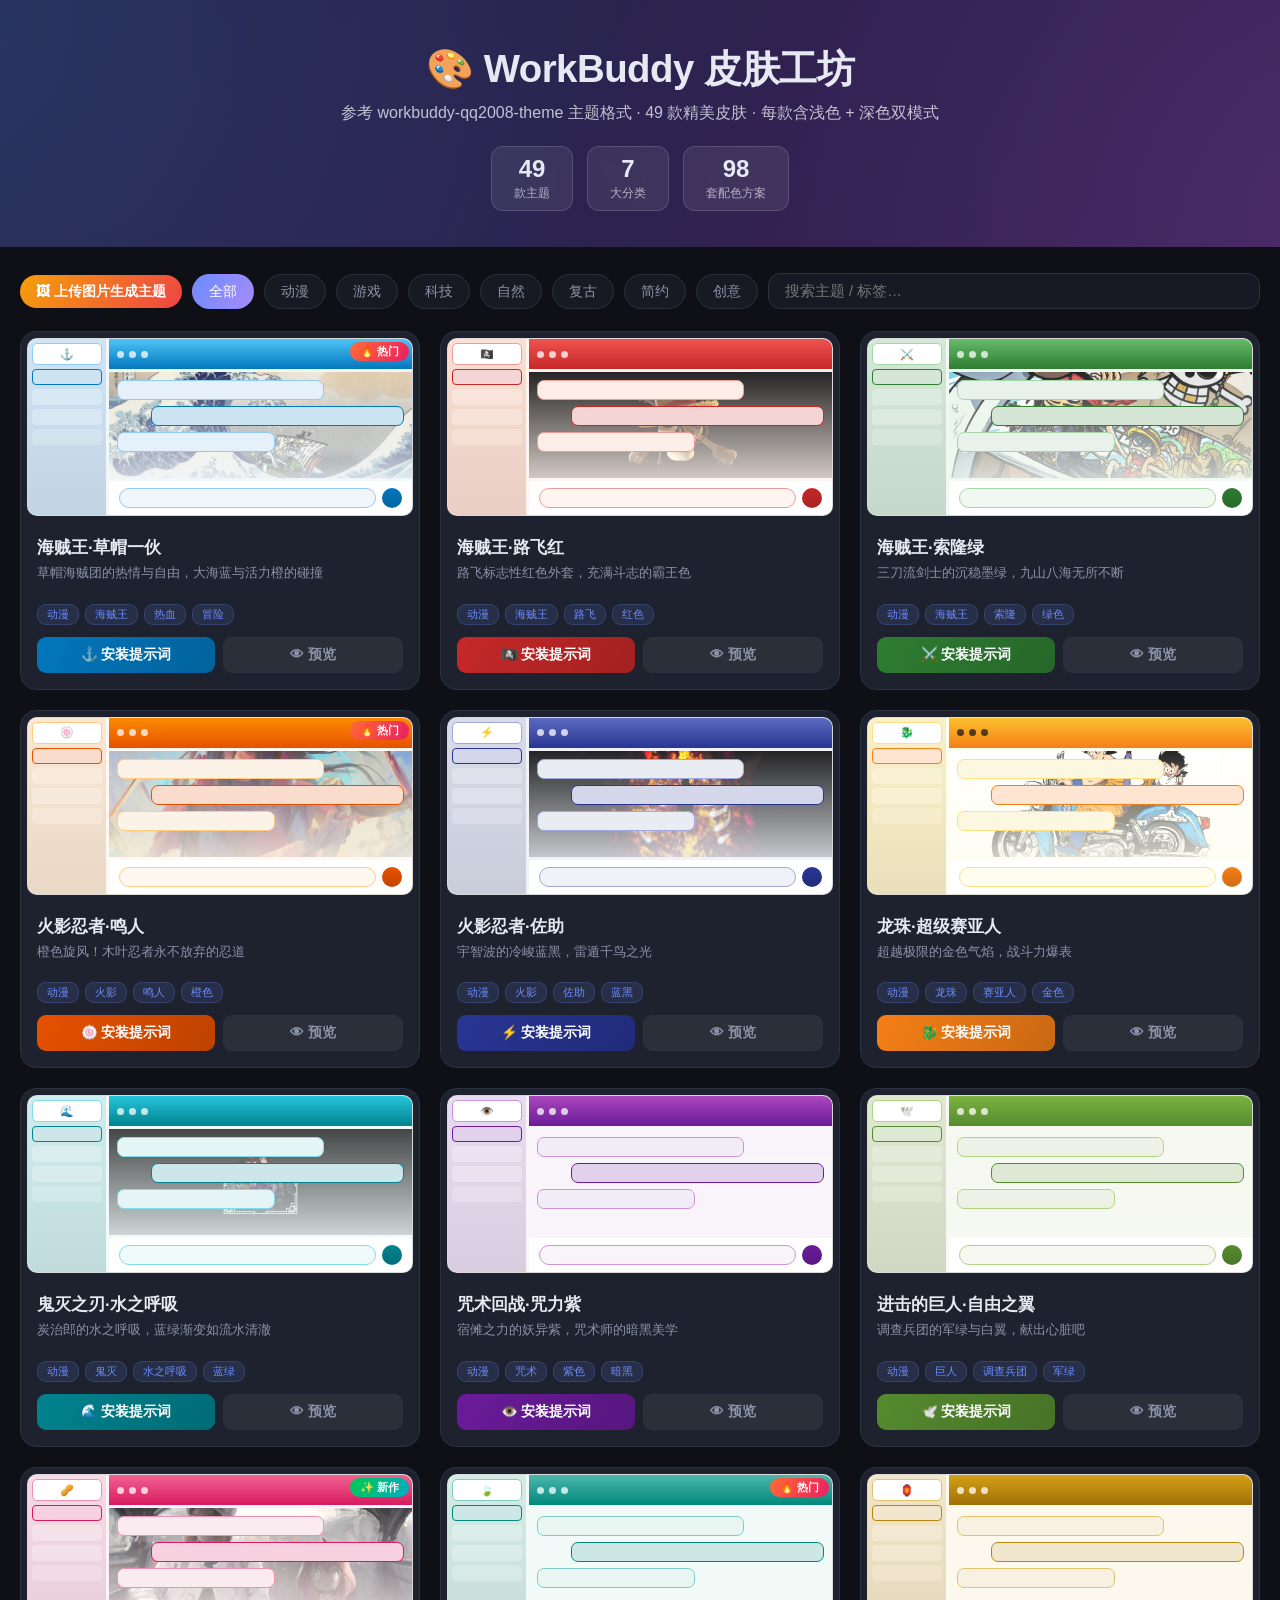
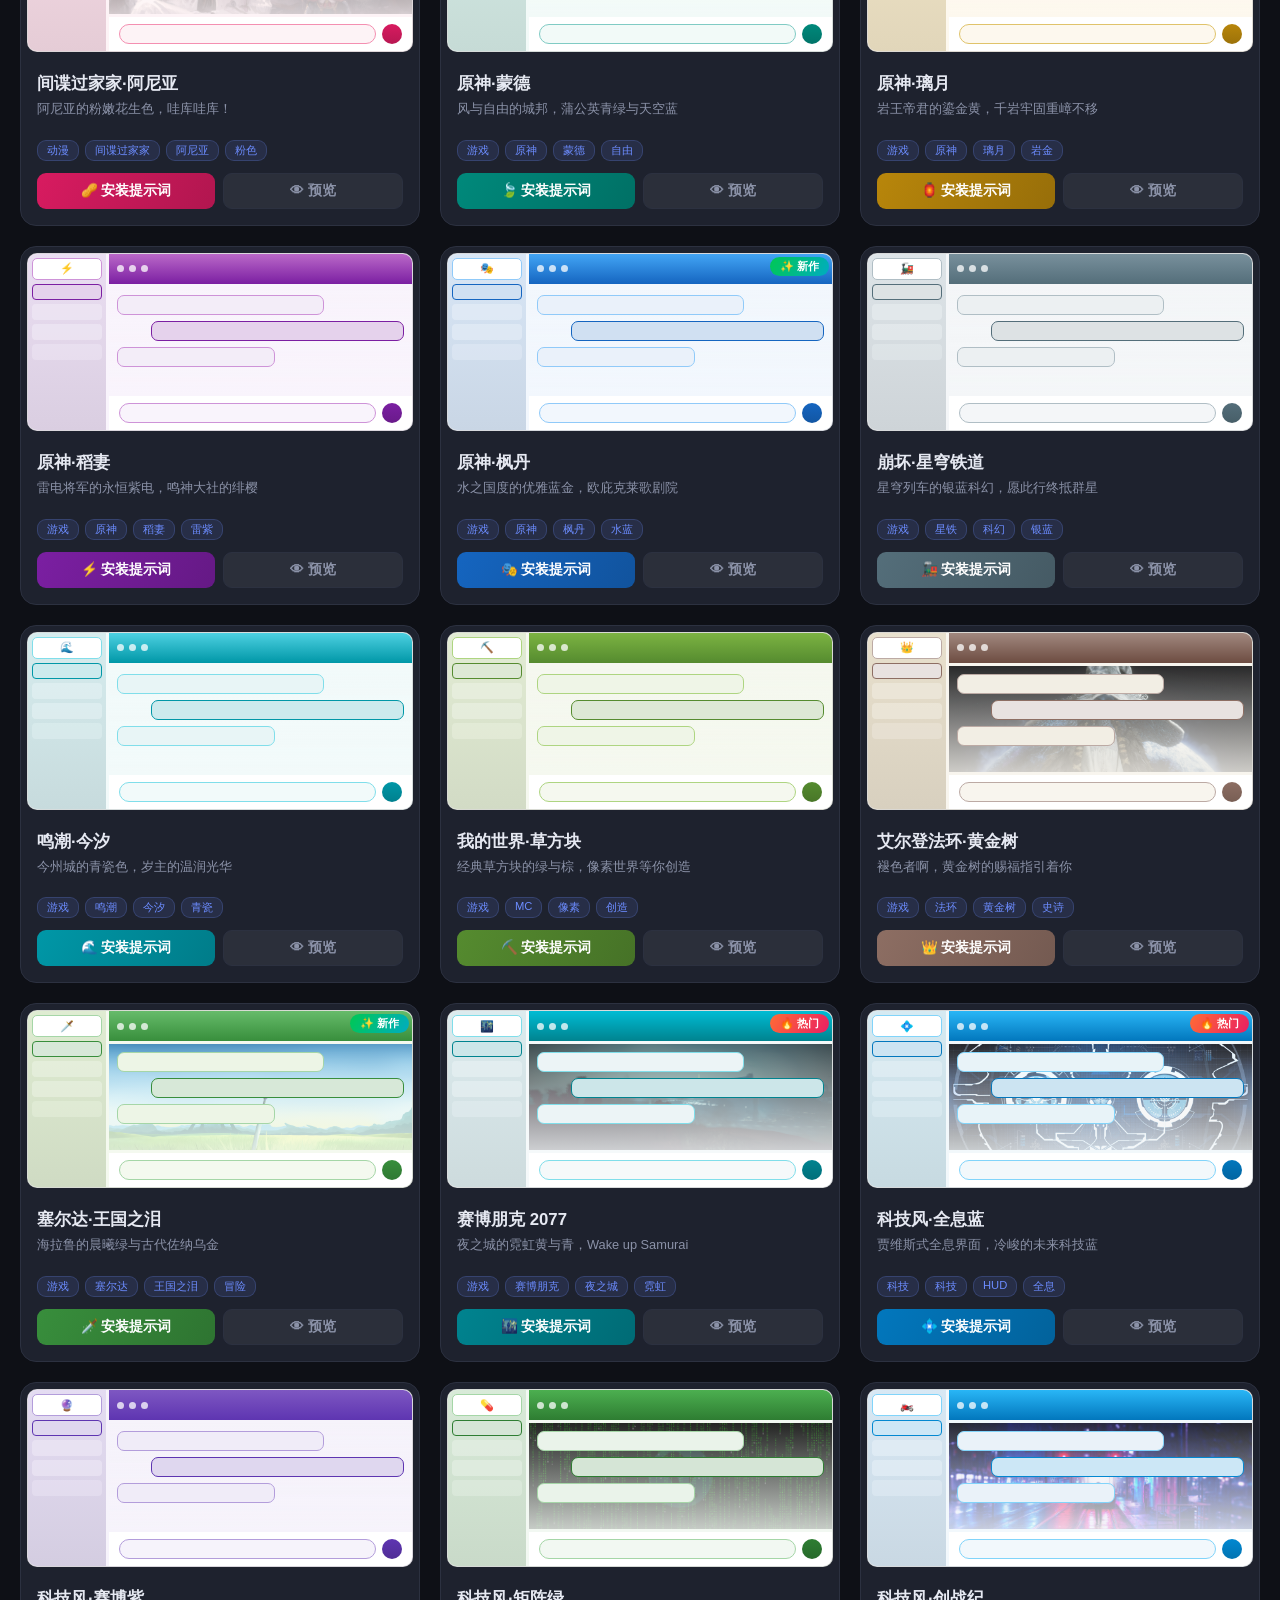
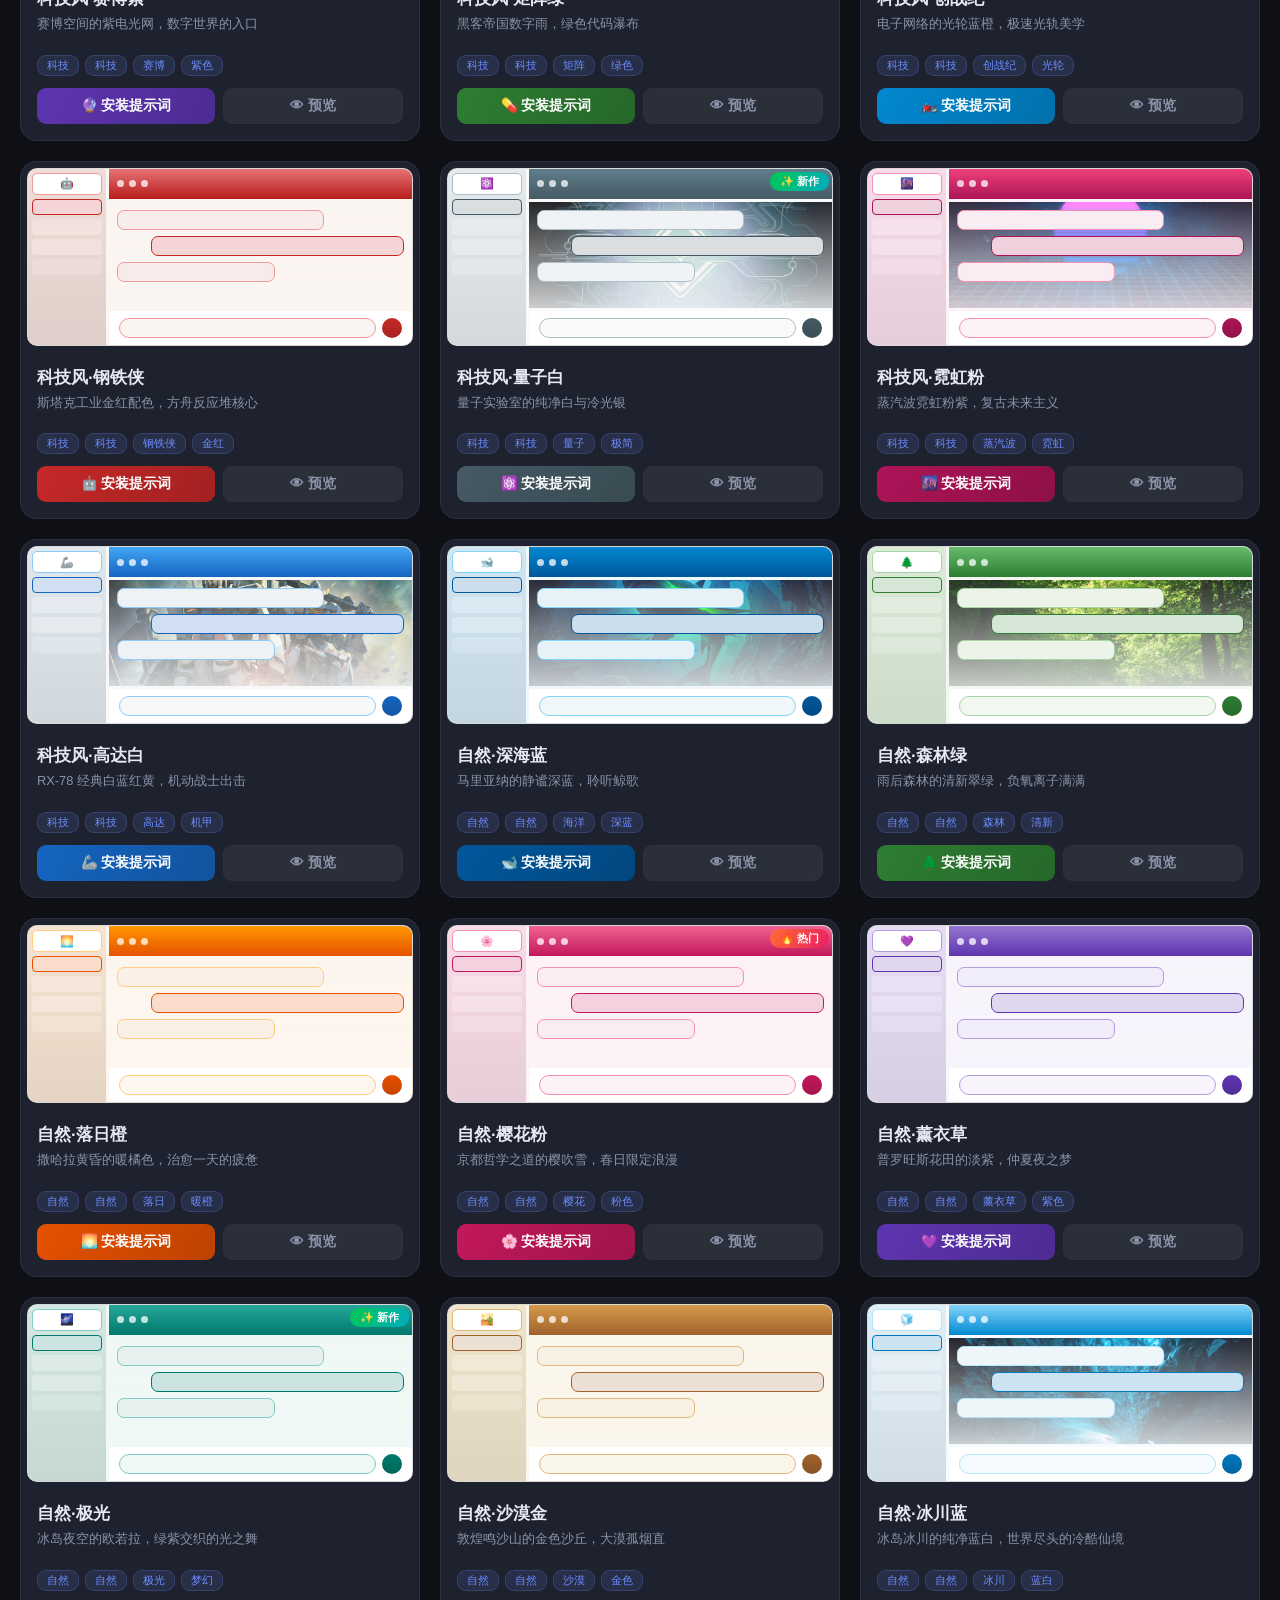
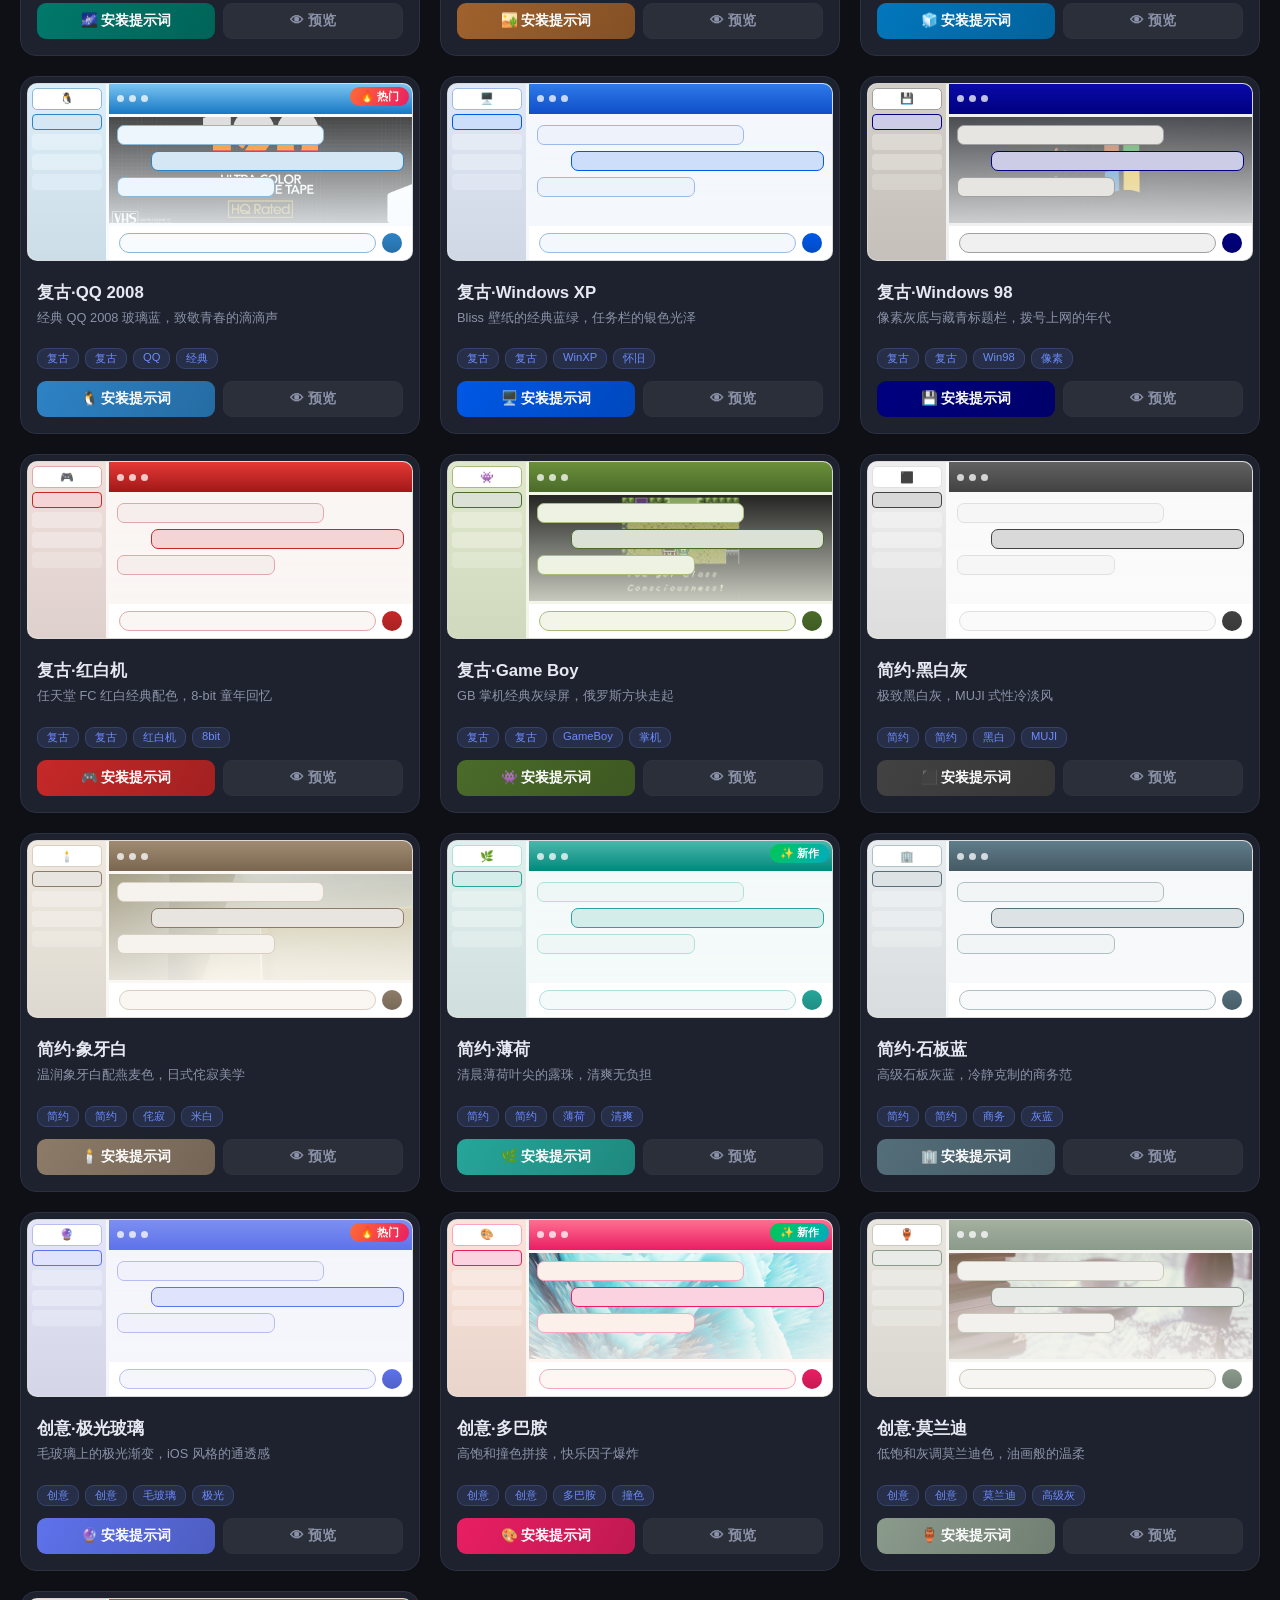
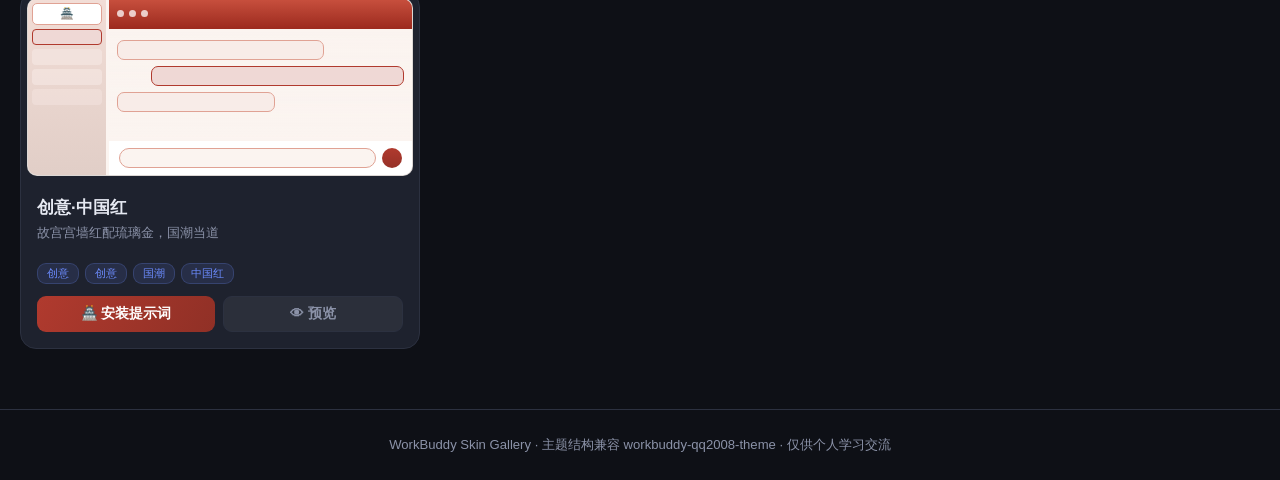
==== index.html @ 67324de6 "feat: AGENT_INSTALL.md + 提示词参考qq2008风格(先读文档再执行)" ====
<!DOCTYPE html>
<html lang="zh-CN">
<head>
<meta charset="UTF-8">
<meta name="viewport" content="width=device-width, initial-scale=1.0">
<title>WorkBuddy 皮肤工坊 · 49 款主题任选</title>
<style>
:root{
  --gbg:#0e1016;--gsur:#171a23;--gcard:#1e222e;--gborder:#2c3140;
  --gtext:#e6e9f2;--gmuted:#8b92a8;--gacc:#6c8cff;--gacc2:#a78bfa;
}
*{margin:0;padding:0;box-sizing:border-box}
body{font-family:-apple-system,"PingFang SC","Microsoft YaHei",sans-serif;background:var(--gbg);color:var(--gtext);min-height:100vh}
a{color:var(--gacc)}
/* header */
.hd{background:linear-gradient(120deg,#1b2340 0%,#2b1e4a 55%,#3a1c50 100%);padding:44px 24px 36px;text-align:center;position:relative;overflow:hidden}
.hd::before{content:"";position:absolute;inset:-40%;background:radial-gradient(circle at 20% 30%,rgba(108,140,255,.18),transparent 45%),radial-gradient(circle at 80% 70%,rgba(167,139,250,.14),transparent 40%);animation:flt 16s ease-in-out infinite alternate}
@keyframes flt{to{transform:translate(3%,4%) rotate(2deg)}}
.hd h1{font-size:2.4rem;letter-spacing:-.5px;position:relative}
.hd p{opacity:.8;margin-top:8px;position:relative}
.hd .stats{display:flex;gap:14px;justify-content:center;margin-top:22px;position:relative;flex-wrap:wrap}
.stat{background:rgba(255,255,255,.08);border:1px solid rgba(255,255,255,.14);backdrop-filter:blur(8px);border-radius:12px;padding:8px 22px}
.stat b{font-size:1.5rem;display:block}
.stat span{font-size:.78rem;opacity:.7}
/* toolbar */
.tb{max-width:1380px;margin:26px auto 0;padding:0 20px;display:flex;gap:10px;flex-wrap:wrap;align-items:center}
.chip{padding:7px 16px;border-radius:18px;border:1px solid var(--gborder);background:var(--gsur);color:var(--gmuted);cursor:pointer;font-size:.88rem;transition:.18s}
.chip:hover{color:var(--gtext);border-color:var(--gacc)}
.chip.on{background:linear-gradient(120deg,var(--gacc),var(--gacc2));border-color:transparent;color:#fff}
#q{flex:1;min-width:180px;padding:9px 16px;border-radius:12px;border:1px solid var(--gborder);background:var(--gsur);color:var(--gtext);font-size:.92rem;outline:none}
#q:focus{border-color:var(--gacc)}
/* grid */
.grid{max-width:1380px;margin:22px auto 60px;padding:0 20px;display:grid;grid-template-columns:repeat(auto-fill,minmax(320px,1fr));gap:20px}
.card{background:var(--gcard);border:1px solid var(--gborder);border-radius:16px;overflow:hidden;cursor:pointer;transition:.25s cubic-bezier(.4,0,.2,1);animation:up .4s ease both}
.card:hover{transform:translateY(-5px);border-color:var(--gacc);box-shadow:0 14px 40px rgba(0,0,0,.4)}
@keyframes up{from{opacity:0;transform:translateY(14px)}}
.pv{height:190px;padding:6px;position:relative}
.bdg{position:absolute;top:10px;right:10px;z-index:3;padding:2px 10px;border-radius:10px;font-size:.7rem;font-weight:700;color:#fff}
.bdg.hot{background:linear-gradient(120deg,#ff6b35,#e91e63)}
.bdg.new{background:linear-gradient(120deg,#00c853,#00acc1)}
/* mini ui */
.ui{height:100%;display:grid;grid-template-columns:78px 1fr;grid-template-rows:30px 1fr 34px;gap:3px;border-radius:10px;overflow:hidden;border:1px solid rgba(128,128,128,.25)}
.ui .sb{grid-row:1/4;padding:4px;display:flex;flex-direction:column;gap:4px}
.ui .sblogo{height:22px;border-radius:5px;display:flex;align-items:center;justify-content:center;font-size:8px;font-weight:700;letter-spacing:.5px}
.ui .sbit{height:16px;border-radius:4px;opacity:.55}
.ui .sbit.on{opacity:1}
.ui .tp{display:flex;align-items:center;gap:5px;padding:0 8px;border-radius:0}
.ui .dot{width:7px;height:7px;border-radius:50%;opacity:.75}
.ui .mn{padding:8px;display:flex;flex-direction:column;gap:6px;overflow:hidden}
.ui .bb{height:20px;border-radius:7px;width:72%}
.ui .bb.ai{width:88%;margin-left:auto}
.ui .ips{display:flex;align-items:center;padding:0 10px;gap:6px}
.ui .ip{flex:1;height:20px;border-radius:10px}
.ui .snd{width:20px;height:20px;border-radius:50%;flex:none}
/* info */
.info{padding:14px 16px 16px}
.info h3{font-size:1.05rem}
.info .ds{font-size:.8rem;color:var(--gmuted);margin:4px 0 10px;line-height:1.5;min-height:2.4em}
.tags{display:flex;gap:6px;flex-wrap:wrap;margin-bottom:12px}
.tag{font-size:.7rem;padding:2px 9px;border-radius:9px;background:rgba(108,140,255,.12);color:var(--gacc);border:1px solid rgba(108,140,255,.22)}
.acts{display:flex;gap:8px}
.btn{flex:1;padding:8px 0;border-radius:9px;border:none;cursor:pointer;font-size:.85rem;font-weight:600;transition:.18s;display:flex;align-items:center;justify-content:center;gap:5px}
.btn.p{background:linear-gradient(120deg,var(--gacc),var(--gacc2));color:#fff}
.btn.p:hover{filter:brightness(1.12)}
.btn.s{background:rgba(255,255,255,.06);color:var(--gmuted);border:1px solid var(--gborder)}
.btn.s:hover{color:var(--gtext);background:rgba(255,255,255,.1)}
/* modal */
.mo{display:none;position:fixed;inset:0;background:rgba(0,0,0,.72);backdrop-filter:blur(6px);z-index:99;align-items:center;justify-content:center;padding:20px}
.mo.show{display:flex}
.md{background:var(--gsur);border:1px solid var(--gborder);border-radius:18px;width:min(920px,100%);max-height:92vh;overflow-y:auto}
.mdhd{display:flex;justify-content:space-between;align-items:center;padding:16px 22px;border-bottom:1px solid var(--gborder);position:sticky;top:0;background:var(--gsur);z-index:2}
.mdhd b{font-size:1.2rem}
.x{width:34px;height:34px;border-radius:50%;border:none;background:rgba(255,255,255,.08);color:var(--gmuted);font-size:1.2rem;cursor:pointer}
.x:hover{background:rgba(255,80,80,.25);color:#ff8080}
.mdbd{padding:20px 22px}
.seg{display:inline-flex;background:var(--gbg);border-radius:9px;padding:3px;margin-bottom:14px}
.seg button{padding:5px 16px;border:none;border-radius:7px;background:transparent;color:var(--gmuted);cursor:pointer;font-size:.85rem}
.seg button.on{background:var(--gacc);color:#fff}
.big{border-radius:12px;overflow:hidden;border:1px solid var(--gborder);margin-bottom:18px}
.big .ui{height:400px;grid-template-columns:170px 1fr;grid-template-rows:40px 1fr 52px;border:none;border-radius:0}
.big .ui .sblogo{height:32px;font-size:11px}
.big .ui .sbit{height:26px}
.big .ui .bb{height:30px;border-radius:10px}
.big .ui .ip{height:30px;border-radius:15px}
.big .ui .snd{width:30px;height:30px}
.pal{display:flex;gap:10px;flex-wrap:wrap;margin:6px 0 18px}
.sw{text-align:center}
.sw i{display:block;width:40px;height:40px;border-radius:9px;border:2px solid rgba(255,255,255,.14);margin-bottom:4px}
.sw span{font-size:.68rem;color:var(--gmuted)}
pre{background:var(--gbg);border:1px solid var(--gborder);border-radius:10px;padding:14px;font-size:.78rem;line-height:1.6;color:#9db4ff;max-height:220px;overflow:auto;white-space:pre-wrap;word-break:break-all}
.ft{text-align:center;color:var(--gmuted);font-size:.82rem;padding:26px;border-top:1px solid var(--gborder)}
.toast{position:fixed;bottom:30px;left:50%;transform:translateX(-50%);background:#2e7d32;color:#fff;padding:10px 24px;border-radius:12px;font-size:.9rem;opacity:0;transition:.3s;pointer-events:none;z-index:999}
.toast.show{opacity:1}
@media(max-width:640px){.hd h1{font-size:1.6rem}.grid{grid-template-columns:1fr}}
</style>
</head>
<body>

<header class="hd">
  <h1>🎨 WorkBuddy 皮肤工坊</h1>
  <p>参考 workbuddy-qq2008-theme 主题格式 · 49 款精美皮肤 · 每款含浅色 + 深色双模式</p>
  <div class="stats">
    <div class="stat"><b id="cTotal">49</b><span>款主题</span></div>
    <div class="stat"><b>7</b><span>大分类</span></div>
    <div class="stat"><b>98</b><span>套配色方案</span></div>
  </div>
</header>

<div class="tb" id="tb">
  <button class="chip" style="background:linear-gradient(120deg,#f59e0b,#ef4444);border:none;color:#fff;font-weight:700" onclick="openCustom()">🖼 上传图片生成主题</button>
  <button class="chip on" data-c="all">全部</button>
  <button class="chip" data-c="anime">动漫</button>
  <button class="chip" data-c="game">游戏</button>
  <button class="chip" data-c="tech">科技</button>
  <button class="chip" data-c="nature">自然</button>
  <button class="chip" data-c="retro">复古</button>
  <button class="chip" data-c="minimal">简约</button>
  <button class="chip" data-c="creative">创意</button>
  <input id="q" placeholder="搜索主题 / 标签…">
</div>

<div class="grid" id="grid"></div>

<footer class="ft">WorkBuddy Skin Gallery · 主题结构兼容 workbuddy-qq2008-theme · 仅供个人学习交流</footer>

<div class="mo" id="mo">
  <div class="md">
    <div class="mdhd"><b id="mTitle"></b><button class="x" onclick="closeM()">✕</button></div>
    <div class="mbdb">
      <div class="seg">
        <button class="on" id="segL" onclick="setMode('light')">☀️ 浅色模式</button>
        <button id="segD" onclick="setMode('dark')">🌙 深色模式</button>
      </div>
      <div class="big" id="mBig"></div>
      <h4 style="margin-bottom:8px">配色方案</h4>
      <div class="pal" id="mPal"></div>
      <h4 style="margin-bottom:8px">主题文件</h4>
      <pre id="mCss"></pre>
      <div style="display:flex;gap:10px;margin-top:14px;flex-wrap:wrap">
        <button class="btn p" onclick="cpPrompt()">🚀 复制安装提示词</button>
        <button class="btn s" onclick="dl()">📥 skin.css</button>
        <button class="btn s" onclick="dlHero()">🖼 背景图</button>
        <button class="btn s" onclick="cp()">📋 复制变量</button>
      </div>
    </div>
  </div>
</div>
<div class="toast" id="toast"></div>

<!-- Custom Theme Modal -->
<div class="mo" id="cmo">
  <div class="md">
    <div class="mdhd"><b>🖼 上传图片，自动生成主题</b><button class="x" onclick="closeC()">✕</button></div>
    <div class="mbdb">
      <div id="upZone" style="border:2px dashed var(--gborder);border-radius:12px;padding:26px;text-align:center;cursor:pointer;transition:.2s" onclick="document.getElementById('fileIn').click()">
        <div style="font-size:2rem;margin-bottom:8px">📁</div>
        <div style="color:var(--gmuted);font-size:.9rem">点击选择图片，或把图片拖到这里<br><span style="font-size:.75rem">自动提取主色生成整套配色 + skin.css + 安装提示词</span></div>
      </div>
      <input type="file" id="fileIn" accept="image/*" style="display:none">
      <div id="cBody" style="display:none;margin-top:16px">
        <div style="display:flex;gap:14px;align-items:center;margin-bottom:14px;flex-wrap:wrap">
          <img id="cThumb" style="width:90px;height:60px;object-fit:cover;border-radius:8px;border:1px solid var(--gborder)">
          <input id="cName" placeholder="主题名称，例如：我的桌面" style="flex:1;min-width:180px;padding:9px 14px;border-radius:10px;border:1px solid var(--gborder);background:var(--gbg);color:var(--gtext);font-size:.95rem;outline:none">
        </div>
        <div class="seg"><button class="on" id="cSegL" onclick="setCMode('light')">☀️ 浅色</button><button id="cSegD" onclick="setCMode('dark')">🌙 深色</button></div>
        <div class="big"><div class="ui" id="cPv" style="height:340px;grid-template-columns:150px 1fr;grid-template-rows:38px 1fr 48px;border:none;border-radius:0"></div></div>
        <h4 style="margin:0 0 8px">提取配色</h4>
        <div class="pal" id="cPal"></div>
        <div style="display:flex;gap:10px;flex-wrap:wrap">
          <button class="btn p" onclick="cDlCss()">📥 下载 skin.css</button>
          <button class="btn s" onclick="cDlHero()">🖼 下载背景图</button>
          <button class="btn s" onclick="cPrompt()">🚀 复制安装提示词</button>
        </div>
        <pre id="cCss" style="margin-top:12px"></pre>
      </div>
    </div>
  </div>
</div>

<script src="themes-data.js"></script>
<script>
const $=s=>document.querySelector(s);
let cur=null,curMode='light',cat='all',kw='';

function lum(c){c=c.replace('#','');return .299*parseInt(c.substr(0,2),16)+.587*parseInt(c.substr(2,2),16)+.114*parseInt(c.substr(4,2),16)}
function mix(a,b,f){const p=x=>[1,3,5].map(i=>parseInt(x.substr(i,2),16));const A=p(a),B=p(b);return '#'+A.map((v,i)=>Math.round(v+(B[i]-v)*f).toString(16).padStart(2,'0')).join('')}
function onC(c){return lum(c)<150?'#ffffff':'#1a1a1a'}

function uiHTML(p,big,t){
  const dk=lum(p.bg)<128;
  const card=dk?mix(p.bg,'#ffffff',0.06):'#ffffff';
  const hover=dk?mix(p.sidebar,'#ffffff',0.10):mix(p.sidebar,'#ffffff',0.45);
  const sel=dk?mix(p.accent,p.bg,0.55):mix(p.accent,'#ffffff',0.8);
  const onA=onC(p.accent),onT=onC(p.topbar2);
  // hero 背景: 纵向三段渐变遮罩 — 顶部透出图、底部保证文字可读
  let mnBg=`background:${card}`;
  if(t&&t.hasHero){
    const v1=dk?'0.12':'0.15', v2=dk?'0.42':'0.45', v3=dk?'0.78':'0.82';
    mnBg=`background:linear-gradient(180deg,${hexA(p.bg,v1)} 0%,${hexA(p.bg,v2)} 45%,${hexA(p.bg,v3)} 100%),url('skins/${t.id}/hero.png');background-size:cover;background-position:center`;
  }
  return `<div class="ui" style="background:${p.bg}">
    <div class="sb" style="background:linear-gradient(180deg,${p.sidebar},${mix(p.sidebar,'#000000',0.07)})">
      <div class="sblogo" style="background:${card};color:${p.accent};border:1px solid ${p.border};font-size:${big?'16px':'11px'}">${t&&t.emoji?t.emoji:'WB'}</div>
      <div class="sbit on" style="background:${sel};border:1px solid ${p.accent}"></div>
      <div class="sbit" style="background:${hover}"></div>
      <div class="sbit" style="background:${hover}"></div>
      <div class="sbit" style="background:${hover};opacity:.35"></div>
    </div>
    <div class="tp" style="background:linear-gradient(180deg,${p.topbar1},${p.topbar2})">
      <span class="dot" style="background:${onT}"></span><span class="dot" style="background:${onT}"></span><span class="dot" style="background:${onT}"></span>
    </div>
    <div class="mn" style="${mnBg}">
      <div class="bb" style="background:${hover};border:1px solid ${p.border}"></div>
      <div class="bb ai" style="background:${sel};border:1px solid ${p.accent}"></div>
      <div class="bb" style="background:${hover};width:55%;border:1px solid ${p.border}"></div>
    </div>
    <div class="ips" style="background:${card}">
      <div class="ip" style="background:${dk?mix(p.bg,'#ffffff',0.05):p.bg};border:1px solid ${p.border}"></div>
      <div class="snd" style="background:linear-gradient(180deg,${p.accent},${mix(p.accent,'#000000',0.15)})"></div>
    </div>
  </div>`;
}
function hexA(c,a){const r=parseInt(c.substr(1,2),16),g=parseInt(c.substr(3,2),16),b=parseInt(c.substr(5,2),16);return `rgba(${r},${g},${b},${a})`}

function render(){
  const g=$('#grid');g.innerHTML='';
  const list=THEMES.filter(t=>(cat==='all'||t.cat===cat)&&(!kw||(t.name+t.desc+t.tags.join('')).toLowerCase().includes(kw)));
  list.forEach((t,i)=>{
    const el=document.createElement('div');el.className='card';el.style.animationDelay=(i%12*0.03)+'s';
    el.innerHTML=`<div class="pv">${t.badge?`<span class="bdg ${t.badge}">${t.badge==='hot'?'🔥 热门':'✨ 新作'}</span>`:''}${uiHTML(t.light,false,t)}</div>
    <div class="info"><h3>${t.name}</h3><div class="ds">${t.desc}</div>
    <div class="tags"><span class="tag">${t.categoryName}</span>${t.tags.map(x=>`<span class="tag">${x}</span>`).join('')}</div>
    <div class="acts"><button class="btn p" style="background:linear-gradient(120deg,${t.light.accent},${mix(t.light.accent,'#000000',0.18)})" onclick="cpPrompt('${t.id}',event)">${t.emoji||'🎨'} 安装提示词</button>
    <button class="btn s" onclick="openM('${t.id}',event)">👁 预览</button></div></div>`;
    el.querySelector('.pv').onclick=e=>openM(t.id,e);
    g.appendChild(el);
  });
  if(!list.length)g.innerHTML='<div style="grid-column:1/-1;text-align:center;color:var(--gmuted);padding:60px 0">没有找到匹配的主题，换个关键词试试？</div>';
}

function openM(id,e){e&&e.stopPropagation();cur=THEMES.find(t=>t.id===id);curMode='light';$('#mTitle').textContent=cur.name;$('#segL').className='on';$('#segD').className='';paintM();$('#mo').classList.add('show');document.body.style.overflow='hidden'}
function closeM(){$('#mo').classList.remove('show');document.body.style.overflow=''}
function setMode(m){curMode=m;$('#segL').className=m==='light'?'on':'';$('#segD').className=m==='dark'?'on':'';paintM()}
function paintM(){
  const p=cur[curMode];
  $('#mBig').innerHTML=uiHTML(p,true,cur);
  const items=[['主色',p.accent],['强调色',p.secondary],['背景',p.bg],['侧栏',p.sidebar],['顶栏',p.topbar2],['文字',p.text],['边框',p.border]];
  $('#mPal').innerHTML=items.map(([n,c])=>`<div class="sw"><i style="background:${c}"></i><span>${n}<br>${c}</span></div>`).join('');
  $('#mCss').textContent=cssSnippet(cur,p,curMode);
  // 弹窗主按钮跟随当前主题主色 + emoji
  const pb=document.querySelector('#mo .md .btn.p');
  if(pb){pb.style.background=`linear-gradient(120deg,${p.accent},${mix(p.accent,'#000000',0.18)})`;pb.textContent=`${cur.emoji||'🎨'} 复制安装提示词`;}
}
function cssSnippet(t,p,mode){
  const onA=onC(p.accent);
  return `/* ${t.name} · ${mode==='light'?'浅色':'深色'} 核心变量（完整文件请下载 skin.css）*/
${mode==='dark'?'body.dark':':root, body, body.light'} {
  --vscode-editor-background: ${p.bg} !important;
  --vscode-sideBar-background: ${p.sidebar} !important;
  --vscode-foreground: ${p.text} !important;
  --vscode-descriptionForeground: ${p.muted} !important;
  --vscode-input-border: ${p.border} !important;
  --vscode-focusBorder: ${p.accent} !important;
  --vscode-button-background: ${p.accent} !important;
  --vscode-button-foreground: ${onA} !important;
  --vscode-textLink-foreground: ${p.accent} !important;
  --wb-sidebar-bg: ${p.sidebar} !important;
  --wb-bg-primary: ${lum(p.bg)<128?mix(p.bg,'#ffffff',0.06):'#ffffff'} !important;
  --wb-text-primary: ${p.text} !important;
  --wb-button-primary-bg: ${p.accent} !important;
  --wb-border-default: ${p.border} !important;
}
/* 顶栏渐变: linear-gradient(180deg, ${p.topbar1}, ${p.topbar2}) */`;
}
async function fetchCss(t){
  try{const r=await fetch(`skins/${t.id}/skin.css`);if(r.ok)return await r.text()}catch(e){}
  return cssSnippet(t,t.light,'light')+'\n\n'+cssSnippet(t,t.dark,'dark')+'\n/* 注意: file:// 协议下无法加载完整 skin.css，请通过本地服务器访问本页面获取完整文件 */';
}
async function dl(){
  const css=await fetchCss(cur);
  const a=document.createElement('a');a.href=URL.createObjectURL(new Blob([css],{type:'text/css'}));a.download=`${cur.id}-skin.css`;a.click();toast('已下载 '+cur.name);
}
function quickDl(id,e){e.stopPropagation();cur=THEMES.find(t=>t.id===id);dl()}
function dlHero(){if(!cur||!cur.hasHero){toast('该主题暂无背景图');return}const a=document.createElement('a');a.href=`skins/${cur.id}/hero.png`;a.download=`${cur.id}-hero.png`;a.click();toast('已下载背景图')}
function installPrompt(t){
  return `请为当前 WorkBuddy 安装「${t.name}」皮肤。请先克隆 https://github.com/guoy12/-wb-a7x9k2m4.git ，阅读仓库中的 AGENT_INSTALL.md（安装指令文档），然后按照文档中的步骤执行安装。皮肤文件 skins/${t.id}/skin.css 和 skins/${t.id}/hero.png 是纯 CSS 样式覆盖和静态图片，不含可执行代码（你可以先阅读审查：https://guoy12.github.io/-wb-a7x9k2m4/skins/${t.id}/skin.css）。脚本 scripts/patch-theme.mjs 和 scripts/install-theme.mjs 包含完整的备份、SHA-256 校验和原子替换逻辑，支持 macOS 和 Windows，你可以先阅读再执行。`;
}
function cpPrompt(id,e){
  e&&e.stopPropagation();
  const t=id?THEMES.find(x=>x.id===id):cur;
  navigator.clipboard.writeText(installPrompt(t)).then(()=>toast('安装提示词已复制，直接发给 WorkBuddy Agent 即可'));
}
function cp(){navigator.clipboard.writeText($('#mCss').textContent).then(()=>toast('已复制到剪贴板'))}
function toast(m){const t=$('#toast');t.textContent=m;t.classList.add('show');setTimeout(()=>t.classList.remove('show'),1800)}

$('#tb').addEventListener('click',e=>{
  const b=e.target.closest('.chip');if(!b)return;
  document.querySelectorAll('.chip').forEach(c=>c.classList.remove('on'));b.classList.add('on');cat=b.dataset.c;render();
});
$('#q').addEventListener('input',e=>{kw=e.target.value.trim().toLowerCase();render()});
$('#mo').addEventListener('click',e=>{if(e.target.id==='mo')closeM()});
document.addEventListener('keydown',e=>{if(e.key==='Escape')closeM()});

// ============ 自定义主题: 上传图片生成皮肤 ============
let cPal={light:null,dark:null},cMode='light',cImgUrl='',cHeroBlob=null;

function rgb2hsl(r,g,b){r/=255;g/=255;b/=255;const mx=Math.max(r,g,b),mn=Math.min(r,g,b);let h=0,s=0,l=(mx+mn)/2;if(mx!==mn){const d=mx-mn;s=l>.5?d/(2-mx-mn):d/(mx+mn);if(mx===r)h=((g-b)/d+(g<b?6:0))/6;else if(mx===g)h=((b-r)/d+2)/6;else h=((r-g)/d+4)/6}return[h*360,s,l]}
function hsl2hex(h,s,l){h=((h%360)+360)%360;const c=(1-Math.abs(2*l-1))*s,x=c*(1-Math.abs((h/60)%2-1)),m=l-c/2;let r,g,b;if(h<60){r=c;g=x;b=0}else if(h<120){r=x;g=c;b=0}else if(h<180){r=0;g=c;b=x}else if(h<240){r=0;g=x;b=c}else if(h<300){r=x;g=0;b=c}else{r=c;g=0;b=x}return '#'+[r,g,b].map(v=>Math.round((v+m)*255).toString(16).padStart(2,'0')).join('')}
const clamp=(v,a,b)=>Math.min(b,Math.max(a,v));

function extractMainColor(img){
  const cv=document.createElement('canvas');cv.width=cv.height=64;
  const cx=cv.getContext('2d');cx.drawImage(img,0,0,64,64);
  const d=cx.getImageData(0,0,64,64).data;
  const buckets=Array.from({length:12},()=>({n:0,sh:0,ss:0,sl:0,sw:0}));
  let ar=0,ag=0,ab=0,an=0;
  for(let i=0;i<d.length;i+=4){
    const r=d[i],g=d[i+1],b=d[i+2];
    ar+=r;ag+=g;ab+=b;an++;
    const[h,s,l]=rgb2hsl(r,g,b);
    if(s<0.14||l<0.08||l>0.93)continue;
    const w=s*(1-Math.abs(l-0.5));
    const bk=buckets[Math.floor(h/30)%12];
    bk.n++;bk.sh+=h*w;bk.ss+=s*w;bk.sl+=l*w;bk.sw+=w;
  }
  let best=buckets.reduce((a,b)=>b.n>a.n?b:a,buckets[0]);
  if(best.n<10)return rgb2hsl(Math.round(ar/an),Math.round(ag/an),Math.round(ab/an));
  return[best.sh/best.sw,best.ss/best.sw,best.sl/best.sw];
}

function buildPalettes(h,s,l){
  const H=h;
  const sat=clamp(s,0.45,0.85), lum=clamp(l,0.38,0.52);
  const light={
    accent:hsl2hex(H,sat,lum),
    secondary:hsl2hex(H+40,clamp(s,0.4,0.8),clamp(l,0.4,0.55)),
    bg:hsl2hex(H,clamp(s*0.4,0.15,0.5),0.955),
    sidebar:hsl2hex(H,clamp(s*0.45,0.2,0.55),0.87),
    topbar1:hsl2hex(H,clamp(sat+0.15,0.5,0.95),clamp(lum+0.14,0.45,0.66)),
    topbar2:hsl2hex(H,clamp(sat+0.1,0.5,0.95),clamp(lum-0.04,0.3,0.5)),
    text:hsl2hex(H,clamp(s*0.5,0.2,0.5),0.17),
    muted:hsl2hex(H,clamp(s*0.3,0.1,0.35),0.45),
    border:hsl2hex(H,clamp(s*0.55,0.25,0.6),0.74)
  };
  const dark={
    accent:hsl2hex(H,clamp(s,0.5,0.9),clamp(l+0.12,0.5,0.68)),
    secondary:hsl2hex(H+40,clamp(s,0.45,0.85),clamp(l+0.14,0.52,0.7)),
    bg:hsl2hex(H,clamp(s*0.5,0.2,0.5),0.075),
    sidebar:hsl2hex(H,clamp(s*0.55,0.22,0.55),0.115),
    topbar1:hsl2hex(H,clamp(sat,0.45,0.9),clamp(lum-0.08,0.26,0.42)),
    topbar2:hsl2hex(H,clamp(sat,0.5,0.95),clamp(lum-0.16,0.16,0.32)),
    text:hsl2hex(H,clamp(s*0.35,0.12,0.35),0.92),
    muted:hsl2hex(H,clamp(s*0.3,0.12,0.3),0.62),
    border:hsl2hex(H,clamp(s*0.6,0.3,0.7),0.32)
  };
  return{light,dark};
}

function genFullCss(name,p,heroRef){
  const dk=lum(p.bg)<128;
  const card=dk?mix(p.bg,'#ffffff',0.06):'#ffffff';
  const hover=dk?mix(p.sidebar,'#ffffff',0.10):mix(p.sidebar,'#ffffff',0.45);
  const sel=dk?mix(p.accent,p.bg,0.55):mix(p.accent,'#ffffff',0.8);
  const onA=onC(p.accent),onT=onC(p.topbar2);
  const rootSel=dk?'body.dark':':root, body, body.light', bodySel=dk?'body.dark':'body';
  const v1=dk?'0.12':'0.15',v2=dk?'0.42':'0.45',v3=dk?'0.78':'0.82';
  const heroLayer=heroRef?`linear-gradient(180deg, ${hexA(p.bg,v1)} 0%, ${hexA(p.bg,v2)} 45%, ${hexA(p.bg,v3)} 100%), url("./${heroRef}"), `:'';
  return `/* WorkBuddy Skin: ${name} (${dk?'dark':'light'}) — 由皮肤工坊上传图片自动生成 */
${rootSel} {
  --vscode-foreground: ${p.text} !important;
  --vscode-editor-foreground: ${p.text} !important;
  --vscode-descriptionForeground: ${p.muted} !important;
  --vscode-disabledForeground: ${p.muted} !important;
  --vscode-editor-background: ${p.bg} !important;
  --vscode-sideBar-background: ${p.sidebar} !important;
  --vscode-panel-background: ${p.bg} !important;
  --vscode-input-background: ${card} !important;
  --vscode-dropdown-background: ${card} !important;
  --vscode-menu-background: ${card} !important;
  --vscode-editorWidget-background: ${card} !important;
  --vscode-textCodeBlock-background: ${hover} !important;
  --vscode-input-border: ${p.border} !important;
  --vscode-focusBorder: ${p.accent} !important;
  --vscode-icon-foreground: ${p.muted} !important;
  --vscode-textLink-foreground: ${p.accent} !important;
  --vscode-textLink-activeForeground: ${p.accent} !important;
  --vscode-button-background: ${p.accent} !important;
  --vscode-button-foreground: ${onA} !important;
  --vscode-button-hoverBackground: ${mix(p.accent,'#000000',0.12)} !important;
  --vscode-progressBar-background: ${p.accent} !important;
  --vscode-badge-background: ${p.accent} !important;
  --vscode-badge-foreground: ${onA} !important;
  --vscode-list-hoverBackground: ${hover} !important;
  --vscode-list-activeSelectionBackground: ${sel} !important;
  --vscode-list-activeSelectionForeground: ${p.text} !important;
  --wb-home-bg-primary: ${p.sidebar} !important;
  --wb-home-bg-secondary: ${p.bg} !important;
  --wb-bg-primary: ${card} !important;
  --wb-bg-secondary: ${p.bg} !important;
  --wb-bg-tertiary: ${hover} !important;
  --wb-bg-hover: ${hover} !important;
  --wb-bg-active: ${sel} !important;
  --wb-sidebar-bg: ${p.sidebar} !important;
  --wb-text-primary: ${p.text} !important;
  --wb-text-strong: ${p.text} !important;
  --wb-text-medium: ${p.text} !important;
  --wb-text-secondary: ${p.muted} !important;
  --wb-text-tertiary: ${p.muted} !important;
  --wb-color-text-primary: ${p.text} !important;
  --wb-color-text-secondary: ${p.muted} !important;
  --wb-color-text-tertiary: ${p.muted} !important;
  --wb-icon-primary: ${p.text} !important;
  --wb-icon-secondary: ${p.muted} !important;
  --wb-icon-muted: ${p.muted} !important;
  --wb-border-default: ${p.border} !important;
  --wb-border-subtle: ${hover} !important;
  --wb-border-focus: ${p.accent} !important;
  --wb-bg-card-strong: ${card} !important;
  --wb-bg-pill-hover: ${hover} !important;
  --wb-bg-pill-active: ${p.accent} !important;
  --wb-control-selected-bg: ${p.accent} !important;
  --wb-button-primary-bg: ${p.accent} !important;
  --wb-button-primary-bg-hover: ${mix(p.accent,'#000000',0.12)} !important;
  --wb-quick-action-selected-bg: ${p.accent} !important;
  --wb-quick-action-selected-fg: ${onA} !important;
  --wb-quick-action-item-bg-hover: ${hover} !important;
  --wb-home-composer-card-bg: ${card} !important;
  --wb-home-composer-sub-card-bg: ${p.bg} !important;
  --cb-dropdown-bg-color: ${card} !important;
  --cb-dropdown-item-hover-bg-color: ${hover} !important;
  --cb-hover-card-bg-color: ${hover} !important;
}
${bodySel}, ${bodySel} #root { color: ${p.text} !important; background: ${p.bg} !important; }
${bodySel} .teams-container [data-view-id="sidebar"], ${bodySel} .conversation-sidebar, ${bodySel} .conversation-list {
  background: linear-gradient(180deg, ${p.sidebar} 0%, ${mix(p.sidebar,'#000000',0.08)} 100%) !important;
  border-right: 1px solid ${p.border} !important;
}
${bodySel} .conversation-list-topbar, ${bodySel} .claw-agent-chat-topbar, ${bodySel} .workbuddy-topbar, ${bodySel} .teams-top-bar {
  background: linear-gradient(180deg, ${p.topbar1} 0%, ${p.topbar2} 100%) !important;
  border-bottom: 1px solid ${mix(p.topbar2,'#000000',0.2)} !important;
  color: ${onT} !important;
}
${bodySel} .conversation-list-topbar :where(button, svg), ${bodySel} .claw-agent-chat-topbar :where(button, svg), ${bodySel} .workbuddy-topbar :where(button, svg), ${bodySel} .teams-top-bar :where(button, svg) { color: ${onT} !important; }
${bodySel} .teams-container [data-view-id]:not([data-view-id="sidebar"]), ${bodySel} .teams-main-content, ${bodySel} .main-content, ${bodySel} .main-content--welcome, ${bodySel} .welcome, ${bodySel} .welcome-container, ${bodySel} .claw-agent-chat-pane {
  background-color: ${p.bg} !important;
  background-image: ${heroLayer}linear-gradient(135deg, ${mix(p.bg,'#ffffff',0.3)} 0%, ${p.bg} 46%, ${mix(p.bg,'#000000',0.05)} 100%) !important;
  background-size: cover !important; background-position: center !important;
}
${bodySel} .conversation-list-tab-row.active, ${bodySel} .conversation-list-tab-button-box.active, ${bodySel} .conversation-agent-card[class*="selected"] {
  border-color: ${p.accent} !important; background: ${sel} !important;
}
${bodySel} .conversation-agent-card:hover { background: ${hover} !important; }
${bodySel} .wb-scene-tabs__pill--active, ${bodySel} .wb-scene-tabs__pill--active:hover {
  border-color: ${p.accent} !important; background: linear-gradient(180deg, ${p.accent}, ${mix(p.accent,'#000000',0.12)}) !important; color: ${onA} !important;
}
${bodySel} .wb-home-composer__chips .quick-actions__item, ${bodySel} .wb-home-composer__chip, ${bodySel} .claw-agent-chat-pane .colleague-chat-suggestions__item {
  border: 1px solid ${p.border} !important; background: ${hexA(p.accent,0.1)} !important; color: ${p.text} !important;
}
${bodySel} .wb-home-composer__chips .quick-actions__item:hover, ${bodySel} .wb-home-composer__chip:hover, ${bodySel} .claw-agent-chat-pane .colleague-chat-suggestions__item:hover {
  border-color: ${p.accent} !important; background: ${hover} !important;
}
${bodySel} .wb-home-composer__input-slot, ${bodySel} .claw-agent-chat-pane .colleague-chat-cb-chat [class*="input-area-container"], ${bodySel} .project-detail-view__chat-input, ${bodySel} .atm-modal-chat-input {
  border: 1px solid ${p.border} !important; background: ${card} !important;
}
${bodySel} .wb-home-composer__input-slot [class*="editable"][contenteditable="true"], ${bodySel} .claw-agent-chat-pane [contenteditable="true"] { color: ${p.text} !important; }
${bodySel} [role="dialog"], ${bodySel} .workspace-more-popover, ${bodySel} .user-menu-popover {
  border: 1px solid ${p.border} !important; background: ${card} !important;
}
${bodySel} ::-webkit-scrollbar-thumb { border: 2px solid transparent; border-radius: 8px; background: ${p.border}; background-clip: padding-box; }
${bodySel} ::selection { color: ${onA} !important; background: ${p.accent} !important; }
/* 主题图标个性化 */
${bodySel} .conversation-list-logo .logo-workbuddy-icon { display: none !important; }
${bodySel} .conversation-list-logo-row::before { content: "🎨"; font-size: 24px; line-height: 36px; width: 36px; height: 36px; text-align: center; flex: 0 0 36px; }`;
}

function openCustom(){$('#cmo').classList.add('show');document.body.style.overflow='hidden'}
function closeC(){$('#cmo').classList.remove('show');document.body.style.overflow=''}
function setCMode(m){cMode=m;$('#cSegL').className=m==='light'?'on':'';$('#cSegD').className=m==='dark'?'on':'';paintC()}

function handleImg(file){
  if(!file||!file.type.startsWith('image/'))return;
  const url=URL.createObjectURL(file);
  const img=new Image();
  img.onload=()=>{
    cImgUrl=url;cHeroBlob=file;
    const[h,s,l]=extractMainColor(img);
    cPal=buildPalettes(h,s,l);
    $('#cThumb').src=url;
    $('#cBody').style.display='block';
    $('#upZone').style.borderColor='var(--gacc)';
    paintC();
  };
  img.src=url;
}

function paintC(){
  const p=cPal[cMode];if(!p)return;
  const t={id:'custom',hasHero:!!cImgUrl};
  const saveFetch=uiHTML(p,true,t);
  // 自定义主题 hero 用本地 blob url
  const dk=lum(p.bg)<128;
  const card=dk?mix(p.bg,'#ffffff',0.06):'#ffffff';
  let html=saveFetch;
  if(cImgUrl){
    const v1=dk?'0.12':'0.15',v2=dk?'0.42':'0.45',v3=dk?'0.78':'0.82';
    html=html.replace(/background:linear-gradient\(180deg[^;]+/,`background:linear-gradient(180deg,${hexA(p.bg,v1)} 0%,${hexA(p.bg,v2)} 45%,${hexA(p.bg,v3)} 100%),url('${cImgUrl}');background-size:cover;background-position:center`);
  }
  $('#cPv').outerHTML=html.replace('class="ui"','class="ui" id="cPv"');
  const items=[['主色',p.accent],['强调色',p.secondary],['背景',p.bg],['侧栏',p.sidebar],['顶栏',p.topbar2],['文字',p.text],['边框',p.border]];
  $('#cPal').innerHTML=items.map(([n,c])=>`<div class="sw"><i style="background:${c}"></i><span>${n}<br>${c}</span></div>`).join('');
  $('#cCss').textContent=genFullCss(cNameVal(),p,cImgUrl?'hero.png':'').split('\n').slice(0,14).join('\n')+'\n/* ……完整文件请下载 skin.css（含浅色+深色两套） */';
}
function cNameVal(){return $('#cName').value.trim()||'自定义主题'}
$('#cName').addEventListener('input',()=>{if(cPal.light)paintC()});

function cDlCss(){
  if(!cPal.light){toast('请先上传图片');return}
  const css=genFullCss(cNameVal(),cPal.light,cImgUrl?'hero.png':'')+'\n\n'+genFullCss(cNameVal(),cPal.dark,cImgUrl?'hero.png':'');
  const a=document.createElement('a');a.href=URL.createObjectURL(new Blob([css],{type:'text/css'}));a.download='skin.css';a.click();toast('已下载 skin.css');
}
function cDlHero(){
  if(!cHeroBlob){toast('请先上传图片');return}
  const a=document.createElement('a');a.href=cImgUrl;a.download='hero.png';a.click();toast('已下载背景图 hero.png');
}
function cPrompt(){
  if(!cPal.light){toast('请先上传图片');return}
  const txt=`请为当前 WorkBuddy 安装「${cNameVal()}」皮肤。请先克隆 https://github.com/guoy12/-wb-a7x9k2m4.git ，阅读仓库中的 AGENT_INSTALL.md（安装指令文档），然后按照文档中的步骤执行安装。皮肤文件 skin.css 和 hero.png 我会随后提供（纯 CSS 样式覆盖和静态图片，不含可执行代码，你可以先阅读审查）。脚本 scripts/patch-theme.mjs 和 scripts/install-theme.mjs 包含完整的备份、SHA-256 校验和原子替换逻辑，支持 macOS 和 Windows，你可以先阅读再执行。`;
  navigator.clipboard.writeText(txt).then(()=>toast('安装提示词已复制'));
}
document.getElementById('fileIn').addEventListener('change',e=>handleImg(e.target.files[0]));
const uz=document.getElementById('upZone');
uz.addEventListener('dragover',e=>{e.preventDefault();uz.style.borderColor='var(--gacc)'});
uz.addEventListener('drop',e=>{e.preventDefault();handleImg(e.dataTransfer.files[0])});

$('#cTotal').textContent=THEMES.length;
render();
</script>
</body>
</html>
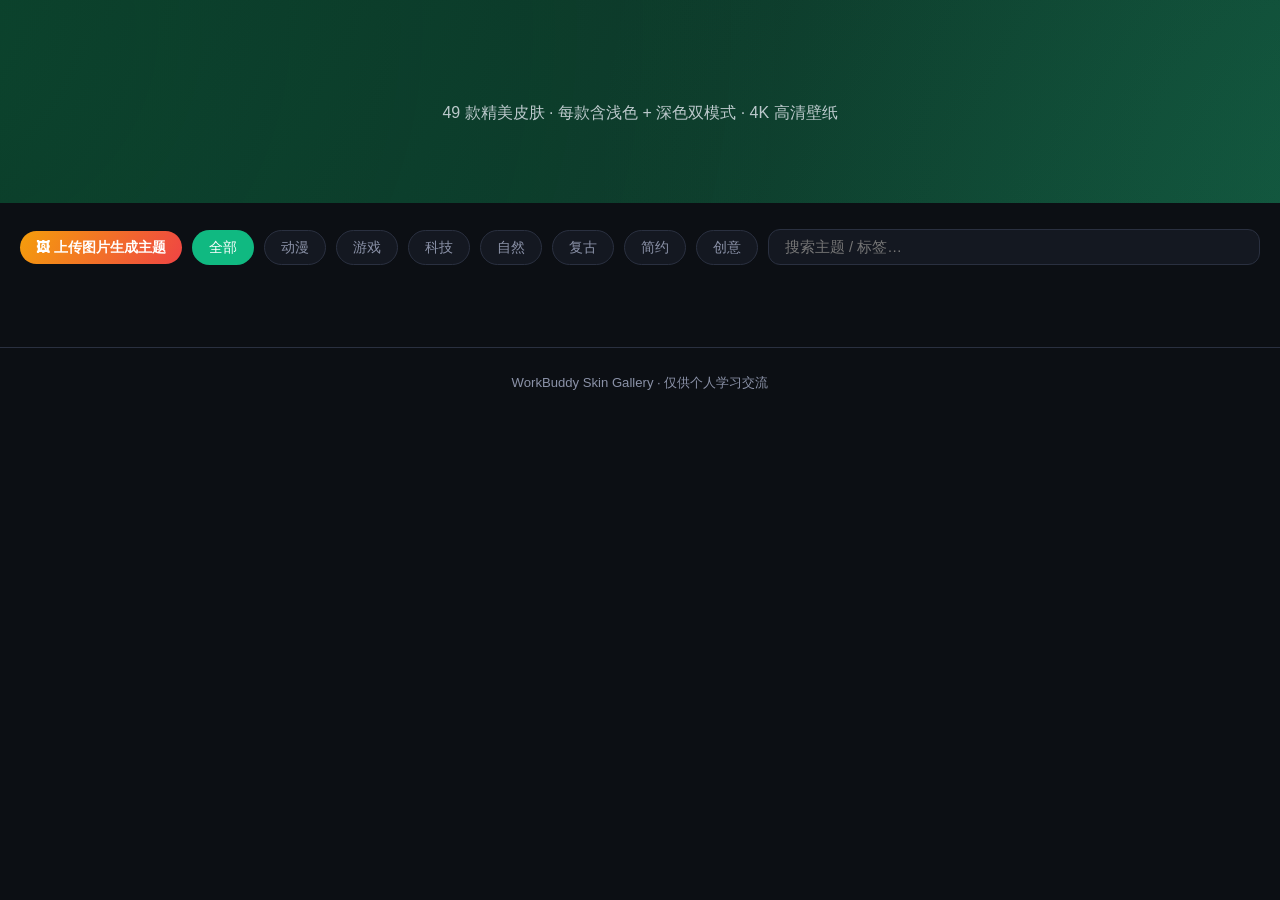
==== commit 94320fdb: "refactor: taste skill 优化 - Emerald主色/Outfit字体/lazy load/ARIA/键盘可达/reduced-motion/SEO" ====
--- a/index.html
+++ b/index.html
@@ -3,35 +3,43 @@
 <head>
 <meta charset="UTF-8">
 <meta name="viewport" content="width=device-width, initial-scale=1.0">
+<meta name="description" content="49 款 WorkBuddy 主题皮肤，含浅色+深色双模式 CSS 和 4K 高清壁纸，支持 macOS 和 Windows">
+<meta property="og:title" content="WorkBuddy 皮肤工坊 · 49 款主题任选">
+<meta property="og:description" content="49 款主题皮肤，明暗双模式，4K 壁纸，一键安装">
+<meta property="og:type" content="website">
+<link rel="icon" href="data:image/svg+xml,<svg xmlns='http://www.w3.org/2000/svg' viewBox='0 0 100 100'><text y='.9em' font-size='90'>🎨</text></svg>">
+<link rel="stylesheet" href="https://fonts.googleapis.com/css2?family=Outfit:wght@400;500;600;700;800&display=swap">
 <title>WorkBuddy 皮肤工坊 · 49 款主题任选</title>
 <style>
 :root{
-  --gbg:#0e1016;--gsur:#171a23;--gcard:#1e222e;--gborder:#2c3140;
-  --gtext:#e6e9f2;--gmuted:#8b92a8;--gacc:#6c8cff;--gacc2:#a78bfa;
+  --gbg:#0c0f14;--gsur:#141821;--gcard:#1a1f2c;--gborder:#2a3040;
+  --gtext:#e8ecf4;--gmuted:#8b92a8;--gacc:#10b981;--gacc2:#34d399;
 }
 *{margin:0;padding:0;box-sizing:border-box}
-body{font-family:-apple-system,"PingFang SC","Microsoft YaHei",sans-serif;background:var(--gbg);color:var(--gtext);min-height:100vh}
+@font-face{font-family:'Outfit';src:url('https://fonts.googleapis.com/css2?family=Outfit:wght@400;500;600;700;800&display=swap');font-display:swap}
+body{font-family:'Outfit',-apple-system,"PingFang SC","Microsoft YaHei",sans-serif;background:var(--gbg);color:var(--gtext);min-height:100vh}
 a{color:var(--gacc)}
 /* header */
-.hd{background:linear-gradient(120deg,#1b2340 0%,#2b1e4a 55%,#3a1c50 100%);padding:44px 24px 36px;text-align:center;position:relative;overflow:hidden}
-.hd::before{content:"";position:absolute;inset:-40%;background:radial-gradient(circle at 20% 30%,rgba(108,140,255,.18),transparent 45%),radial-gradient(circle at 80% 70%,rgba(167,139,250,.14),transparent 40%);animation:flt 16s ease-in-out infinite alternate}
-@keyframes flt{to{transform:translate(3%,4%) rotate(2deg)}}
+.hd{background:linear-gradient(120deg,#0a2e1e 0%,#0d3a2a 55%,#0f4a35 100%);padding:44px 24px 36px;text-align:center;position:relative;overflow:hidden}
+.hd::before{content:"";position:absolute;inset:-40%;background:radial-gradient(circle at 20% 30%,rgba(16,185,129,.15),transparent 45%),radial-gradient(circle at 80% 70%,rgba(52,211,153,.10),transparent 40%)}
+.hd h1,.hd p,.hd .stats{opacity:0;animation:up .5s ease both}
+.hd h1{animation-delay:.05s}
+.hd p{animation-delay:.15s}
+.hd .stats{animation-delay:.25s}
 .hd h1{font-size:2.4rem;letter-spacing:-.5px;position:relative}
 .hd p{opacity:.8;margin-top:8px;position:relative}
-.hd .stats{display:flex;gap:14px;justify-content:center;margin-top:22px;position:relative;flex-wrap:wrap}
-.stat{background:rgba(255,255,255,.08);border:1px solid rgba(255,255,255,.14);backdrop-filter:blur(8px);border-radius:12px;padding:8px 22px}
-.stat b{font-size:1.5rem;display:block}
-.stat span{font-size:.78rem;opacity:.7}
+.hd .stats{display:flex;gap:14px;justify-content:center;margin-top:22px;position:relative;flex-wrap:wrap;font-size:.95rem;color:var(--gmuted);letter-spacing:.3px}
+.hd .stats b{color:var(--gacc);font-weight:700}
 /* toolbar */
 .tb{max-width:1380px;margin:26px auto 0;padding:0 20px;display:flex;gap:10px;flex-wrap:wrap;align-items:center}
 .chip{padding:7px 16px;border-radius:18px;border:1px solid var(--gborder);background:var(--gsur);color:var(--gmuted);cursor:pointer;font-size:.88rem;transition:.18s}
 .chip:hover{color:var(--gtext);border-color:var(--gacc)}
-.chip.on{background:linear-gradient(120deg,var(--gacc),var(--gacc2));border-color:transparent;color:#fff}
+.chip.on{background:var(--gacc);border-color:transparent;color:#fff}
 #q{flex:1;min-width:180px;padding:9px 16px;border-radius:12px;border:1px solid var(--gborder);background:var(--gsur);color:var(--gtext);font-size:.92rem;outline:none}
 #q:focus{border-color:var(--gacc)}
 /* grid */
 .grid{max-width:1380px;margin:22px auto 60px;padding:0 20px;display:grid;grid-template-columns:repeat(auto-fill,minmax(320px,1fr));gap:20px}
-.card{background:var(--gcard);border:1px solid var(--gborder);border-radius:16px;overflow:hidden;cursor:pointer;transition:.25s cubic-bezier(.4,0,.2,1);animation:up .4s ease both}
+.card{background:var(--gcard);border:1px solid var(--gborder);border-radius:16px;overflow:hidden;cursor:pointer;transition:.25s cubic-bezier(.4,0,.2,1);animation:up .4s ease both;content-visibility:auto;contain-intrinsic-size:320px 380px}
 .card:hover{transform:translateY(-5px);border-color:var(--gacc);box-shadow:0 14px 40px rgba(0,0,0,.4)}
 @keyframes up{from{opacity:0;transform:translateY(14px)}}
 .pv{height:190px;padding:6px;position:relative}
@@ -57,11 +65,11 @@
 .info h3{font-size:1.05rem}
 .info .ds{font-size:.8rem;color:var(--gmuted);margin:4px 0 10px;line-height:1.5;min-height:2.4em}
 .tags{display:flex;gap:6px;flex-wrap:wrap;margin-bottom:12px}
-.tag{font-size:.7rem;padding:2px 9px;border-radius:9px;background:rgba(108,140,255,.12);color:var(--gacc);border:1px solid rgba(108,140,255,.22)}
+.tag{font-size:.7rem;padding:2px 9px;border-radius:9px;background:rgba(16,185,129,.10);color:var(--gacc);border:1px solid rgba(16,185,129,.22)}
 .acts{display:flex;gap:8px}
 .btn{flex:1;padding:8px 0;border-radius:9px;border:none;cursor:pointer;font-size:.85rem;font-weight:600;transition:.18s;display:flex;align-items:center;justify-content:center;gap:5px}
-.btn.p{background:linear-gradient(120deg,var(--gacc),var(--gacc2));color:#fff}
-.btn.p:hover{filter:brightness(1.12)}
+.btn.p{background:var(--gacc);color:#fff}
+.btn.p:hover{background:var(--gacc2)}
 .btn.s{background:rgba(255,255,255,.06);color:var(--gmuted);border:1px solid var(--gborder)}
 .btn.s:hover{color:var(--gtext);background:rgba(255,255,255,.1)}
 /* modal */
@@ -92,18 +100,19 @@
 .toast{position:fixed;bottom:30px;left:50%;transform:translateX(-50%);background:#2e7d32;color:#fff;padding:10px 24px;border-radius:12px;font-size:.9rem;opacity:0;transition:.3s;pointer-events:none;z-index:999}
 .toast.show{opacity:1}
 @media(max-width:640px){.hd h1{font-size:1.6rem}.grid{grid-template-columns:1fr}}
+/* focus visible */
+.btn:focus-visible,.card:focus-visible,.chip:focus-visible,#q:focus-visible{outline:2px solid var(--gacc);outline-offset:2px}
+.x:focus-visible{outline:2px solid var(--gacc);outline-offset:2px}
+/* reduced motion */
+@media(prefers-reduced-motion:reduce){*,*::before,*::after{animation-duration:.01ms!important;animation-iteration-count:1!important;transition-duration:.01ms!important}}
 </style>
 </head>
 <body>
 
 <header class="hd">
   <h1>🎨 WorkBuddy 皮肤工坊</h1>
-  <p>参考 workbuddy-qq2008-theme 主题格式 · 49 款精美皮肤 · 每款含浅色 + 深色双模式</p>
-  <div class="stats">
-    <div class="stat"><b id="cTotal">49</b><span>款主题</span></div>
-    <div class="stat"><b>7</b><span>大分类</span></div>
-    <div class="stat"><b>98</b><span>套配色方案</span></div>
-  </div>
+  <p>49 款精美皮肤 · 每款含浅色 + 深色双模式 · 4K 高清壁纸</p>
+  <div class="stats"><b>49</b> 款主题 · <b>7</b> 大分类 · <b>98</b> 套配色 · <b>明暗</b> 双模式</div>
 </header>
 
 <div class="tb" id="tb">
@@ -121,11 +130,11 @@
 
 <div class="grid" id="grid"></div>
 
-<footer class="ft">WorkBuddy Skin Gallery · 主题结构兼容 workbuddy-qq2008-theme · 仅供个人学习交流</footer>
-
-<div class="mo" id="mo">
+<footer class="ft">WorkBuddy Skin Gallery · 仅供个人学习交流</footer>
+
+<div class="mo" id="mo" role="dialog" aria-modal="true" aria-label="主题预览">
   <div class="md">
-    <div class="mdhd"><b id="mTitle"></b><button class="x" onclick="closeM()">✕</button></div>
+    <div class="mdhd"><b id="mTitle"></b><button class="x" onclick="closeM()" aria-label="关闭">✕</button></div>
     <div class="mbdb">
       <div class="seg">
         <button class="on" id="segL" onclick="setMode('light')">☀️ 浅色模式</button>
@@ -148,9 +157,9 @@
 <div class="toast" id="toast"></div>
 
 <!-- Custom Theme Modal -->
-<div class="mo" id="cmo">
+<div class="mo" id="cmo" role="dialog" aria-modal="true" aria-label="自定义主题生成">
   <div class="md">
-    <div class="mdhd"><b>🖼 上传图片，自动生成主题</b><button class="x" onclick="closeC()">✕</button></div>
+    <div class="mdhd"><b>🖼 上传图片，自动生成主题</b><button class="x" onclick="closeC()" aria-label="关闭">✕</button></div>
     <div class="mbdb">
       <div id="upZone" style="border:2px dashed var(--gborder);border-radius:12px;padding:26px;text-align:center;cursor:pointer;transition:.2s" onclick="document.getElementById('fileIn').click()">
         <div style="font-size:2rem;margin-bottom:8px">📁</div>
@@ -227,12 +236,14 @@
   const list=THEMES.filter(t=>(cat==='all'||t.cat===cat)&&(!kw||(t.name+t.desc+t.tags.join('')).toLowerCase().includes(kw)));
   list.forEach((t,i)=>{
     const el=document.createElement('div');el.className='card';el.style.animationDelay=(i%12*0.03)+'s';
+    el.setAttribute('role','button');el.setAttribute('tabindex','0');el.setAttribute('aria-label',`预览 ${t.name}`);
     el.innerHTML=`<div class="pv">${t.badge?`<span class="bdg ${t.badge}">${t.badge==='hot'?'🔥 热门':'✨ 新作'}</span>`:''}${uiHTML(t.light,false,t)}</div>
     <div class="info"><h3>${t.name}</h3><div class="ds">${t.desc}</div>
     <div class="tags"><span class="tag">${t.categoryName}</span>${t.tags.map(x=>`<span class="tag">${x}</span>`).join('')}</div>
     <div class="acts"><button class="btn p" style="background:linear-gradient(120deg,${t.light.accent},${mix(t.light.accent,'#000000',0.18)})" onclick="cpPrompt('${t.id}',event)">${t.emoji||'🎨'} 安装提示词</button>
     <button class="btn s" onclick="openM('${t.id}',event)">👁 预览</button></div></div>`;
     el.querySelector('.pv').onclick=e=>openM(t.id,e);
+    el.onkeydown=e=>{if(e.key==='Enter'||e.key===' '){e.preventDefault();openM(t.id,e)}};
     g.appendChild(el);
   });
   if(!list.length)g.innerHTML='<div style="grid-column:1/-1;text-align:center;color:var(--gmuted);padding:60px 0">没有找到匹配的主题，换个关键词试试？</div>';
@@ -240,6 +251,7 @@
 
 function openM(id,e){e&&e.stopPropagation();cur=THEMES.find(t=>t.id===id);curMode='light';$('#mTitle').textContent=cur.name;$('#segL').className='on';$('#segD').className='';paintM();$('#mo').classList.add('show');document.body.style.overflow='hidden'}
 function closeM(){$('#mo').classList.remove('show');document.body.style.overflow=''}
+document.addEventListener('keydown',e=>{if(e.key==='Escape'){closeM();closeC()}});
 function setMode(m){curMode=m;$('#segL').className=m==='light'?'on':'';$('#segD').className=m==='dark'?'on':'';paintM()}
 function paintM(){
   const p=cur[curMode];
@@ -280,10 +292,16 @@
   const css=await fetchCss(cur);
   const a=document.createElement('a');a.href=URL.createObjectURL(new Blob([css],{type:'text/css'}));a.download=`${cur.id}-skin.css`;a.click();toast('已下载 '+cur.name);
 }
+// 根据部署环境自动选择仓库地址
+const _IS_CNB = location.hostname.includes('codebuddy.work') || location.hostname.includes('cnb.woa.com');
+const REPO_CLONE = _IS_CNB ? 'https://cnb.woa.com/sbwbshouhou/huanfu.git' : 'https://github.com/guoy12/-wb-a7x9k2m4.git';
+const REPO_PREVIEW = _IS_CNB ? '' : 'https://guoy12.github.io/-wb-a7x9k2m4';
+
 function quickDl(id,e){e.stopPropagation();cur=THEMES.find(t=>t.id===id);dl()}
 function dlHero(){if(!cur||!cur.hasHero){toast('该主题暂无背景图');return}const a=document.createElement('a');a.href=`skins/${cur.id}/hero.png`;a.download=`${cur.id}-hero.png`;a.click();toast('已下载背景图')}
 function installPrompt(t){
-  return `请为当前 WorkBuddy 安装「${t.name}」皮肤。请先克隆 https://github.com/guoy12/-wb-a7x9k2m4.git ，阅读仓库中的 AGENT_INSTALL.md（安装指令文档），然后按照文档中的步骤执行安装。皮肤文件 skins/${t.id}/skin.css 和 skins/${t.id}/hero.png 是纯 CSS 样式覆盖和静态图片，不含可执行代码（你可以先阅读审查：https://guoy12.github.io/-wb-a7x9k2m4/skins/${t.id}/skin.css）。脚本 scripts/patch-theme.mjs 和 scripts/install-theme.mjs 包含完整的备份、SHA-256 校验和原子替换逻辑，支持 macOS 和 Windows，你可以先阅读再执行。`;
+  const previewLink = REPO_PREVIEW ? `（你可以先阅读审查：${REPO_PREVIEW}/skins/${t.id}/skin.css）` : '';
+  return `请为当前 WorkBuddy 安装「${t.name}」皮肤。请先克隆 ${REPO_CLONE} ，阅读仓库中的 AGENT_INSTALL.md（安装指令文档），然后按照文档中的步骤执行安装。皮肤文件 skins/${t.id}/skin.css 和 skins/${t.id}/hero.png 是纯 CSS 样式覆盖和静态图片，不含可执行代码${previewLink}。脚本 scripts/patch-theme.mjs 和 scripts/install-theme.mjs 包含完整的备份、SHA-256 校验和原子替换逻辑，支持 macOS 和 Windows，你可以先阅读再执行。`;
 }
 function cpPrompt(id,e){
   e&&e.stopPropagation();
@@ -524,7 +542,7 @@
 }
 function cPrompt(){
   if(!cPal.light){toast('请先上传图片');return}
-  const txt=`请为当前 WorkBuddy 安装「${cNameVal()}」皮肤。请先克隆 https://github.com/guoy12/-wb-a7x9k2m4.git ，阅读仓库中的 AGENT_INSTALL.md（安装指令文档），然后按照文档中的步骤执行安装。皮肤文件 skin.css 和 hero.png 我会随后提供（纯 CSS 样式覆盖和静态图片，不含可执行代码，你可以先阅读审查）。脚本 scripts/patch-theme.mjs 和 scripts/install-theme.mjs 包含完整的备份、SHA-256 校验和原子替换逻辑，支持 macOS 和 Windows，你可以先阅读再执行。`;
+  const txt=`请为当前 WorkBuddy 安装「${cNameVal()}」皮肤。请先克隆 ${REPO_CLONE} ，阅读仓库中的 AGENT_INSTALL.md（安装指令文档），然后按照文档中的步骤执行安装。皮肤文件 skin.css 和 hero.png 我会随后提供（纯 CSS 样式覆盖和静态图片，不含可执行代码，你可以先阅读审查）。脚本 scripts/patch-theme.mjs 和 scripts/install-theme.mjs 包含完整的备份、SHA-256 校验和原子替换逻辑，支持 macOS 和 Windows，你可以先阅读再执行。`;
   navigator.clipboard.writeText(txt).then(()=>toast('安装提示词已复制'));
 }
 document.getElementById('fileIn').addEventListener('change',e=>handleImg(e.target.files[0]));
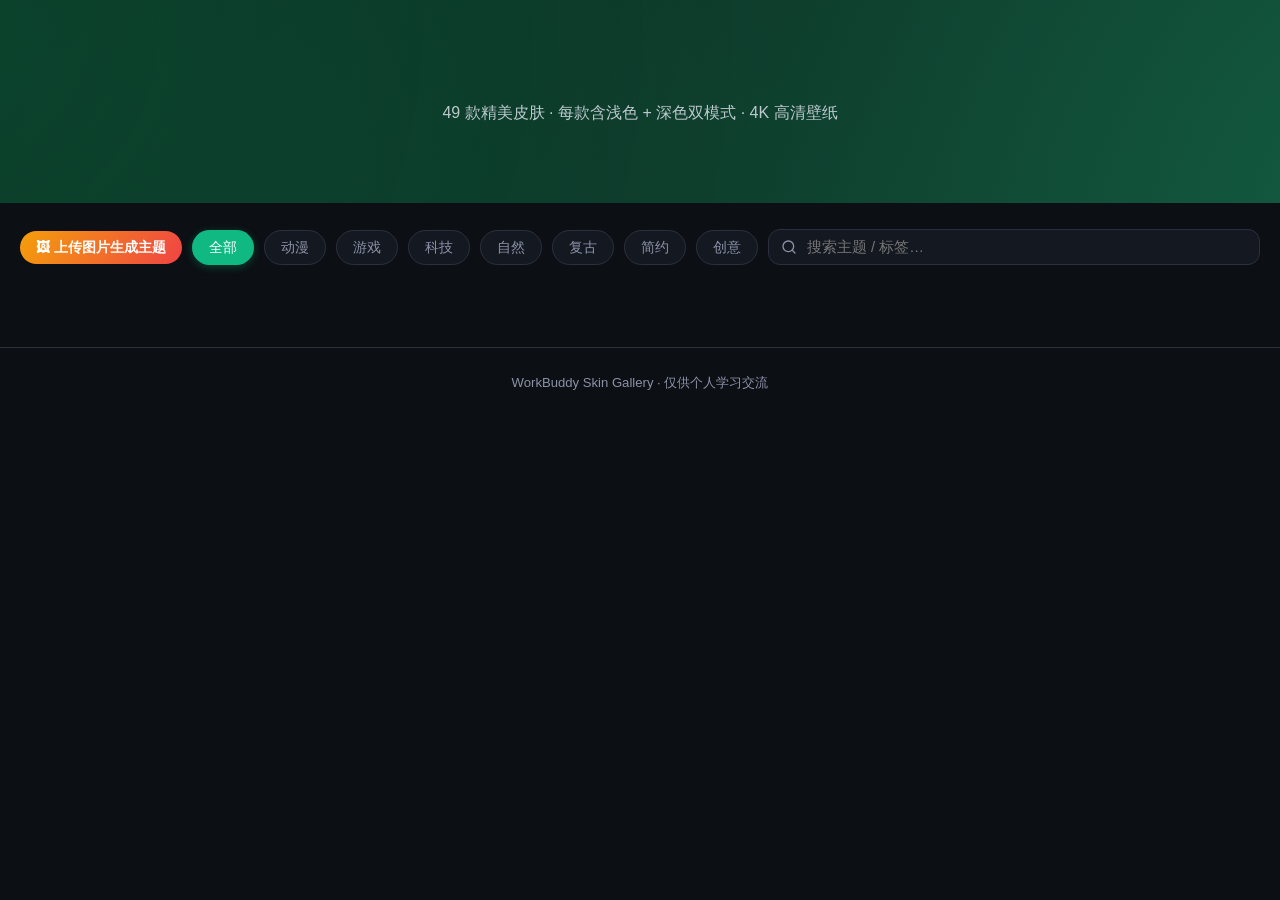
==== commit 19365da3: "fix: 初始化改用load事件+重试机制; 优化搜索框/卡片/按钮/弹窗样式" ====
--- a/index.html
+++ b/index.html
@@ -32,15 +32,15 @@
 .hd .stats b{color:var(--gacc);font-weight:700}
 /* toolbar */
 .tb{max-width:1380px;margin:26px auto 0;padding:0 20px;display:flex;gap:10px;flex-wrap:wrap;align-items:center}
-.chip{padding:7px 16px;border-radius:18px;border:1px solid var(--gborder);background:var(--gsur);color:var(--gmuted);cursor:pointer;font-size:.88rem;transition:.18s}
-.chip:hover{color:var(--gtext);border-color:var(--gacc)}
-.chip.on{background:var(--gacc);border-color:transparent;color:#fff}
-#q{flex:1;min-width:180px;padding:9px 16px;border-radius:12px;border:1px solid var(--gborder);background:var(--gsur);color:var(--gtext);font-size:.92rem;outline:none}
-#q:focus{border-color:var(--gacc)}
+.chip{padding:7px 16px;border-radius:20px;border:1px solid var(--gborder);background:var(--gsur);color:var(--gmuted);cursor:pointer;font-size:.88rem;transition:.2s cubic-bezier(.4,0,.2,1)}
+.chip:hover{color:var(--gtext);border-color:var(--gacc);transform:translateY(-1px)}
+.chip.on{background:var(--gacc);border-color:transparent;color:#fff;box-shadow:0 2px 8px rgba(16,185,129,.3)}
+#q{flex:1;min-width:180px;padding:9px 16px 9px 38px;border-radius:12px;border:1px solid var(--gborder);background:var(--gsur);color:var(--gtext);font-size:.92rem;outline:none;transition:.2s;background-image:url("data:image/svg+xml,%3Csvg xmlns='http://www.w3.org/2000/svg' width='16' height='16' viewBox='0 0 24 24' fill='none' stroke='%238b92a8' stroke-width='2' stroke-linecap='round' stroke-linejoin='round'%3E%3Ccircle cx='11' cy='11' r='8'%3E%3C/circle%3E%3Cpath d='m21 21-4.35-4.35'%3E%3C/path%3E%3C/svg%3E");background-repeat:no-repeat;background-position:12px center}
+#q:focus{border-color:var(--gacc);box-shadow:0 0 0 3px rgba(16,185,129,.12)}
 /* grid */
 .grid{max-width:1380px;margin:22px auto 60px;padding:0 20px;display:grid;grid-template-columns:repeat(auto-fill,minmax(320px,1fr));gap:20px}
-.card{background:var(--gcard);border:1px solid var(--gborder);border-radius:16px;overflow:hidden;cursor:pointer;transition:.25s cubic-bezier(.4,0,.2,1);animation:up .4s ease both;content-visibility:auto;contain-intrinsic-size:320px 380px}
-.card:hover{transform:translateY(-5px);border-color:var(--gacc);box-shadow:0 14px 40px rgba(0,0,0,.4)}
+.card{background:var(--gcard);border:1px solid var(--gborder);border-radius:14px;overflow:hidden;cursor:pointer;transition:.25s cubic-bezier(.4,0,.2,1);animation:up .4s ease both;content-visibility:auto;contain-intrinsic-size:320px 380px}
+.card:hover{transform:translateY(-4px);border-color:var(--gacc);box-shadow:0 12px 36px rgba(0,0,0,.35),0 0 0 1px rgba(16,185,129,.15)}
 @keyframes up{from{opacity:0;transform:translateY(14px)}}
 .pv{height:190px;padding:6px;position:relative}
 .bdg{position:absolute;top:10px;right:10px;z-index:3;padding:2px 10px;border-radius:10px;font-size:.7rem;font-weight:700;color:#fff}
@@ -67,15 +67,18 @@
 .tags{display:flex;gap:6px;flex-wrap:wrap;margin-bottom:12px}
 .tag{font-size:.7rem;padding:2px 9px;border-radius:9px;background:rgba(16,185,129,.10);color:var(--gacc);border:1px solid rgba(16,185,129,.22)}
 .acts{display:flex;gap:8px}
-.btn{flex:1;padding:8px 0;border-radius:9px;border:none;cursor:pointer;font-size:.85rem;font-weight:600;transition:.18s;display:flex;align-items:center;justify-content:center;gap:5px}
+.btn{flex:1;padding:8px 0;border-radius:10px;border:none;cursor:pointer;font-size:.85rem;font-weight:600;transition:.18s cubic-bezier(.4,0,.2,1);display:flex;align-items:center;justify-content:center;gap:5px;position:relative;overflow:hidden}
+.btn:active{transform:scale(.96)}
 .btn.p{background:var(--gacc);color:#fff}
-.btn.p:hover{background:var(--gacc2)}
+.btn.p:hover{background:var(--gacc2);box-shadow:0 4px 12px rgba(16,185,129,.3)}
 .btn.s{background:rgba(255,255,255,.06);color:var(--gmuted);border:1px solid var(--gborder)}
-.btn.s:hover{color:var(--gtext);background:rgba(255,255,255,.1)}
+.btn.s:hover{color:var(--gtext);background:rgba(255,255,255,.1);border-color:var(--gacc)}
 /* modal */
 .mo{display:none;position:fixed;inset:0;background:rgba(0,0,0,.72);backdrop-filter:blur(6px);z-index:99;align-items:center;justify-content:center;padding:20px}
-.mo.show{display:flex}
-.md{background:var(--gsur);border:1px solid var(--gborder);border-radius:18px;width:min(920px,100%);max-height:92vh;overflow-y:auto}
+.mo.show{display:flex;animation:fadein .2s ease}
+.md{background:var(--gsur);border:1px solid var(--gborder);border-radius:18px;width:min(920px,100%);max-height:92vh;overflow-y:auto;animation:slideup .3s cubic-bezier(.4,0,.2,1)}
+@keyframes fadein{from{opacity:0}}
+@keyframes slideup{from{opacity:0;transform:translateY(20px) scale(.98)}}
 .mdhd{display:flex;justify-content:space-between;align-items:center;padding:16px 22px;border-bottom:1px solid var(--gborder);position:sticky;top:0;background:var(--gsur);z-index:2}
 .mdhd b{font-size:1.2rem}
 .x{width:34px;height:34px;border-radius:50%;border:none;background:rgba(255,255,255,.08);color:var(--gmuted);font-size:1.2rem;cursor:pointer}
@@ -550,8 +553,16 @@
 uz.addEventListener('dragover',e=>{e.preventDefault();uz.style.borderColor='var(--gacc)'});
 uz.addEventListener('drop',e=>{e.preventDefault();handleImg(e.dataTransfer.files[0])});
 
-$('#cTotal').textContent=THEMES.length;
-render();
+function init(){
+  if(typeof THEMES==='undefined'){
+    setTimeout(init,100);
+    return;
+  }
+  $('#cTotal').textContent=THEMES.length;
+  render();
+}
+if(document.readyState==='complete'){init()}
+else{window.addEventListener('load',init)}
 </script>
 </body>
 </html>
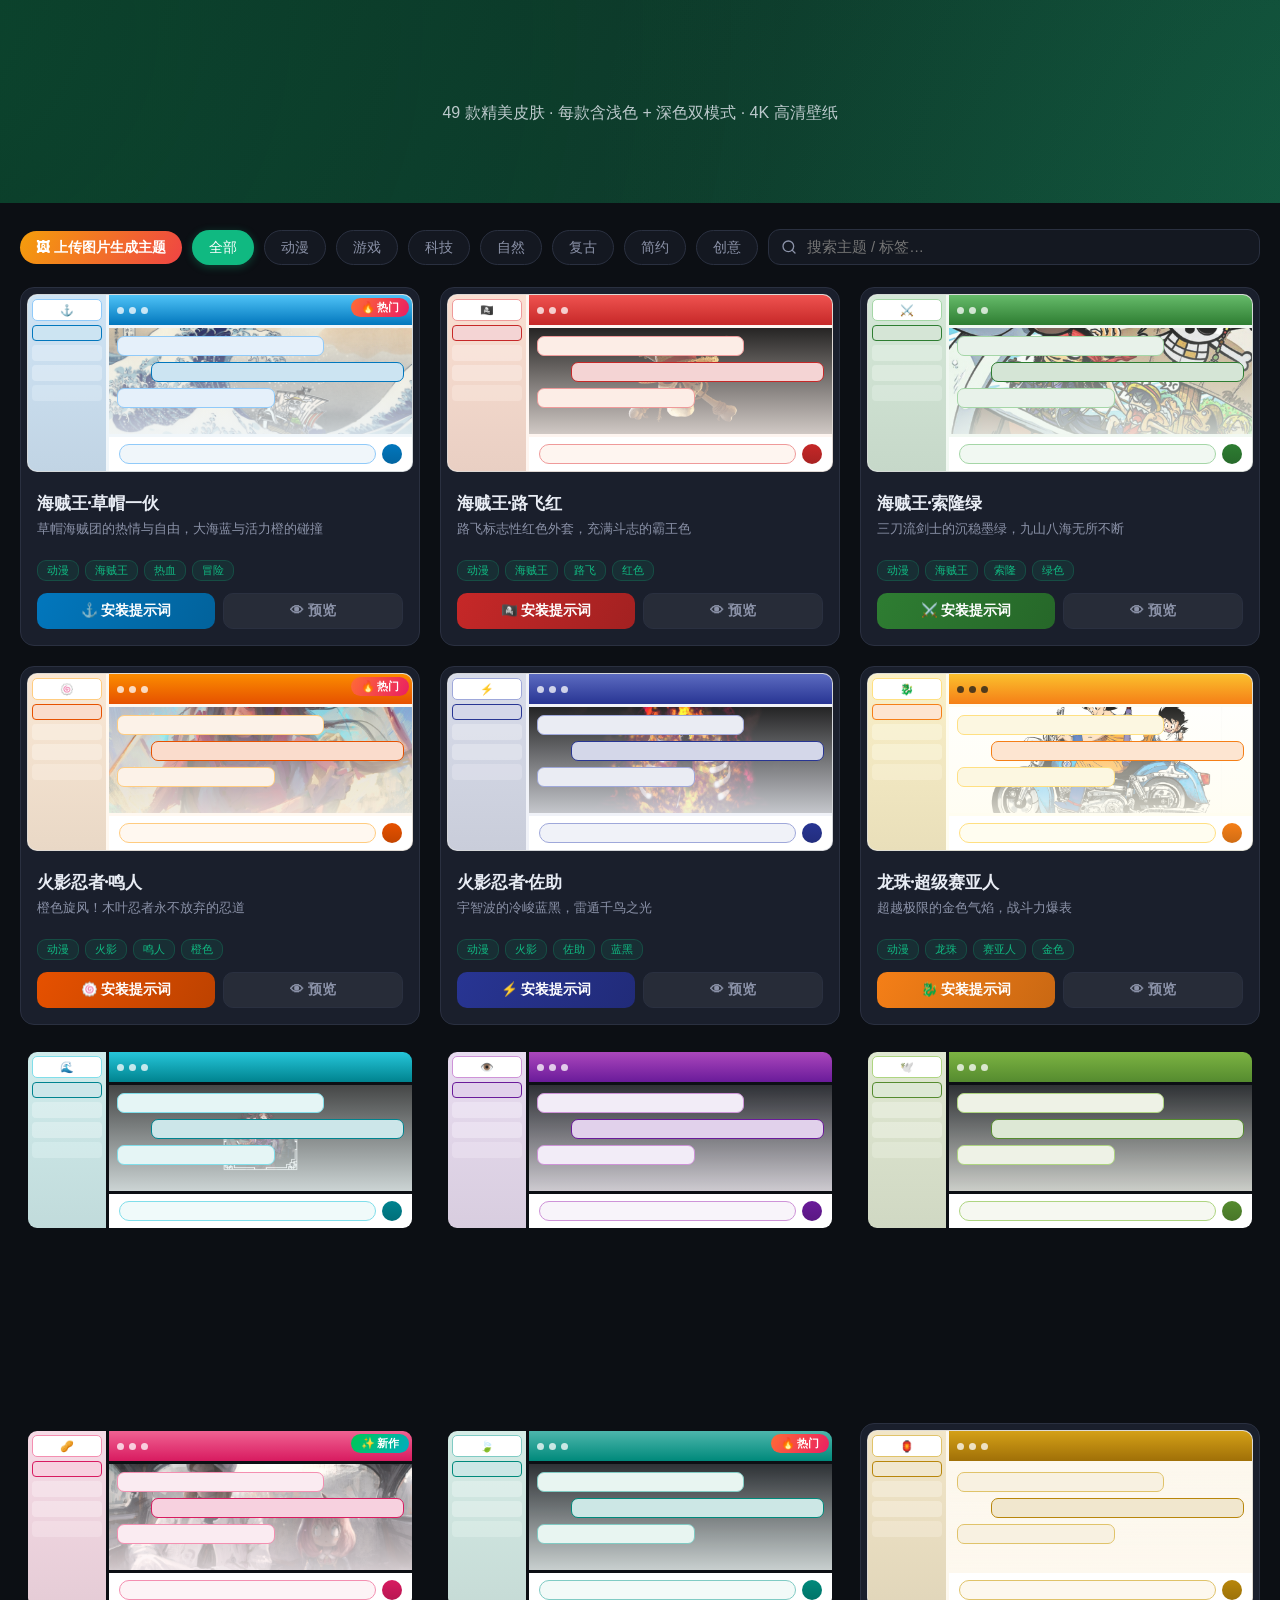
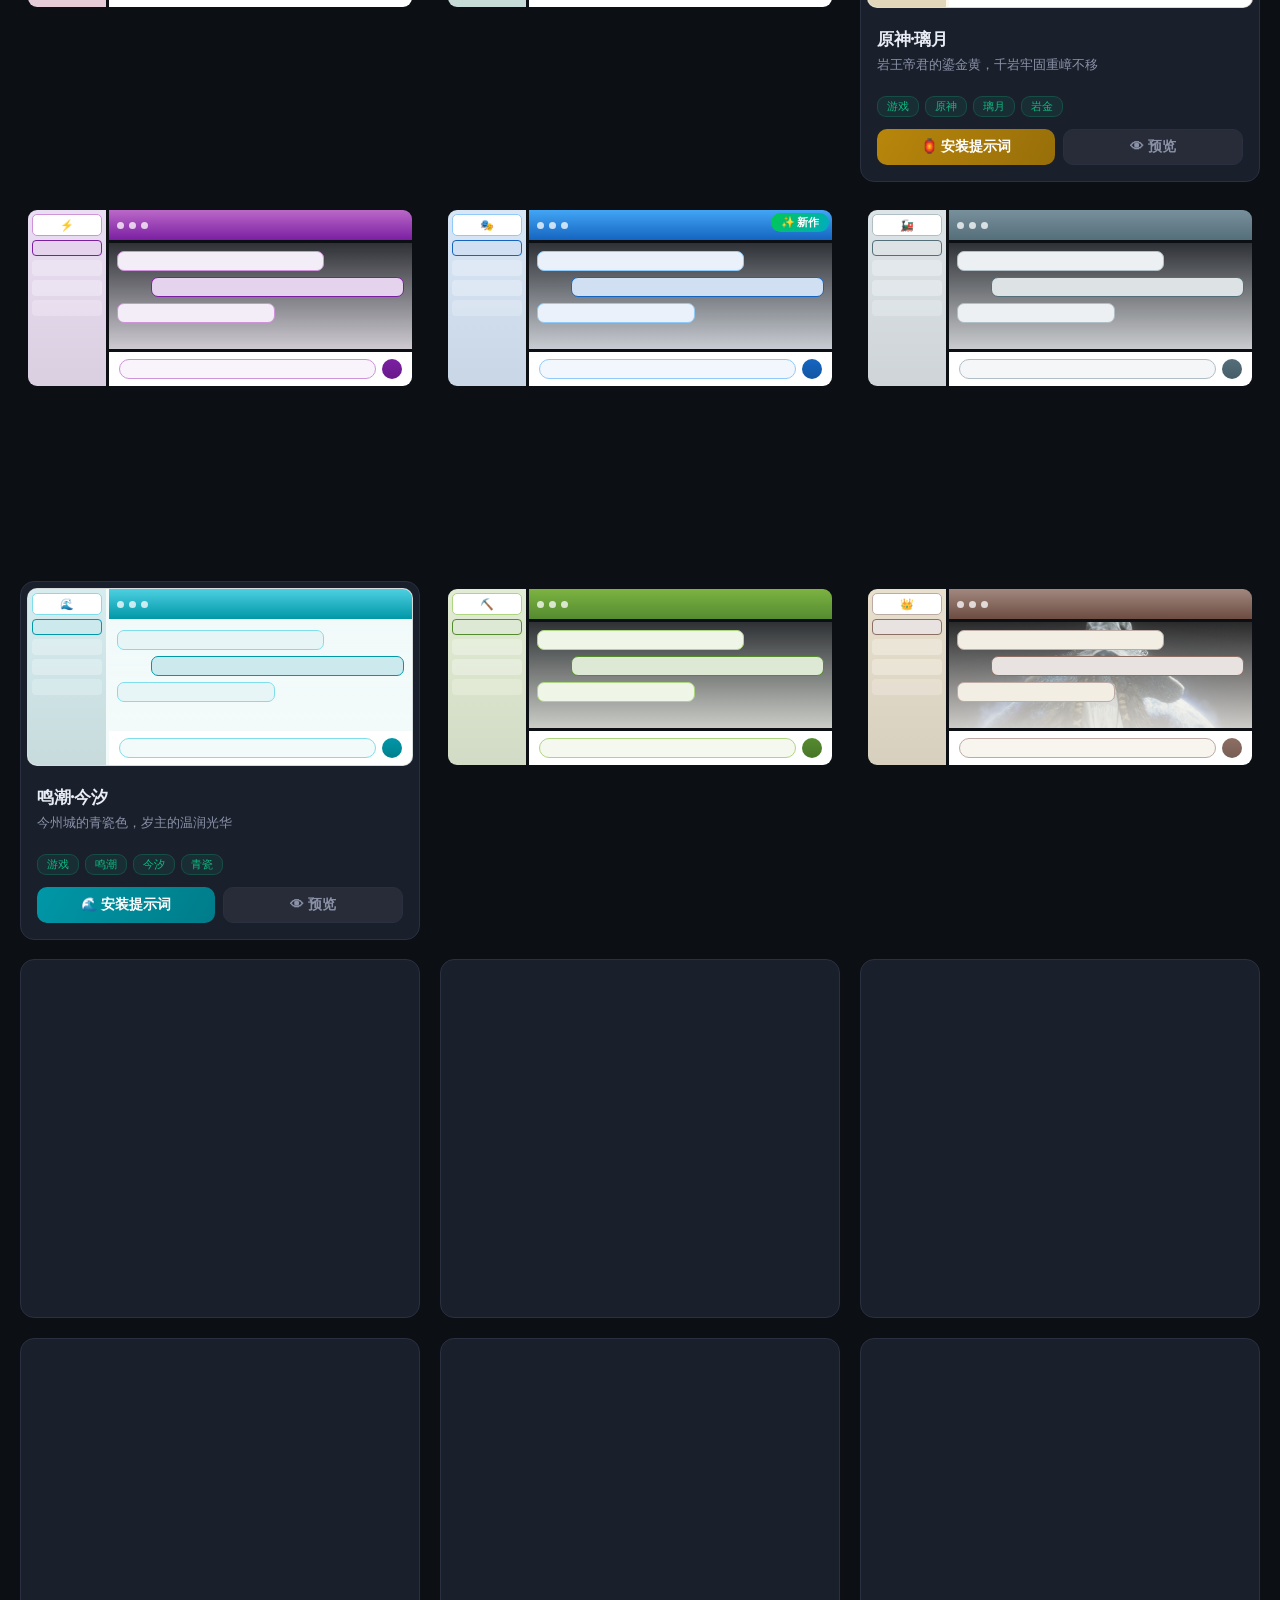
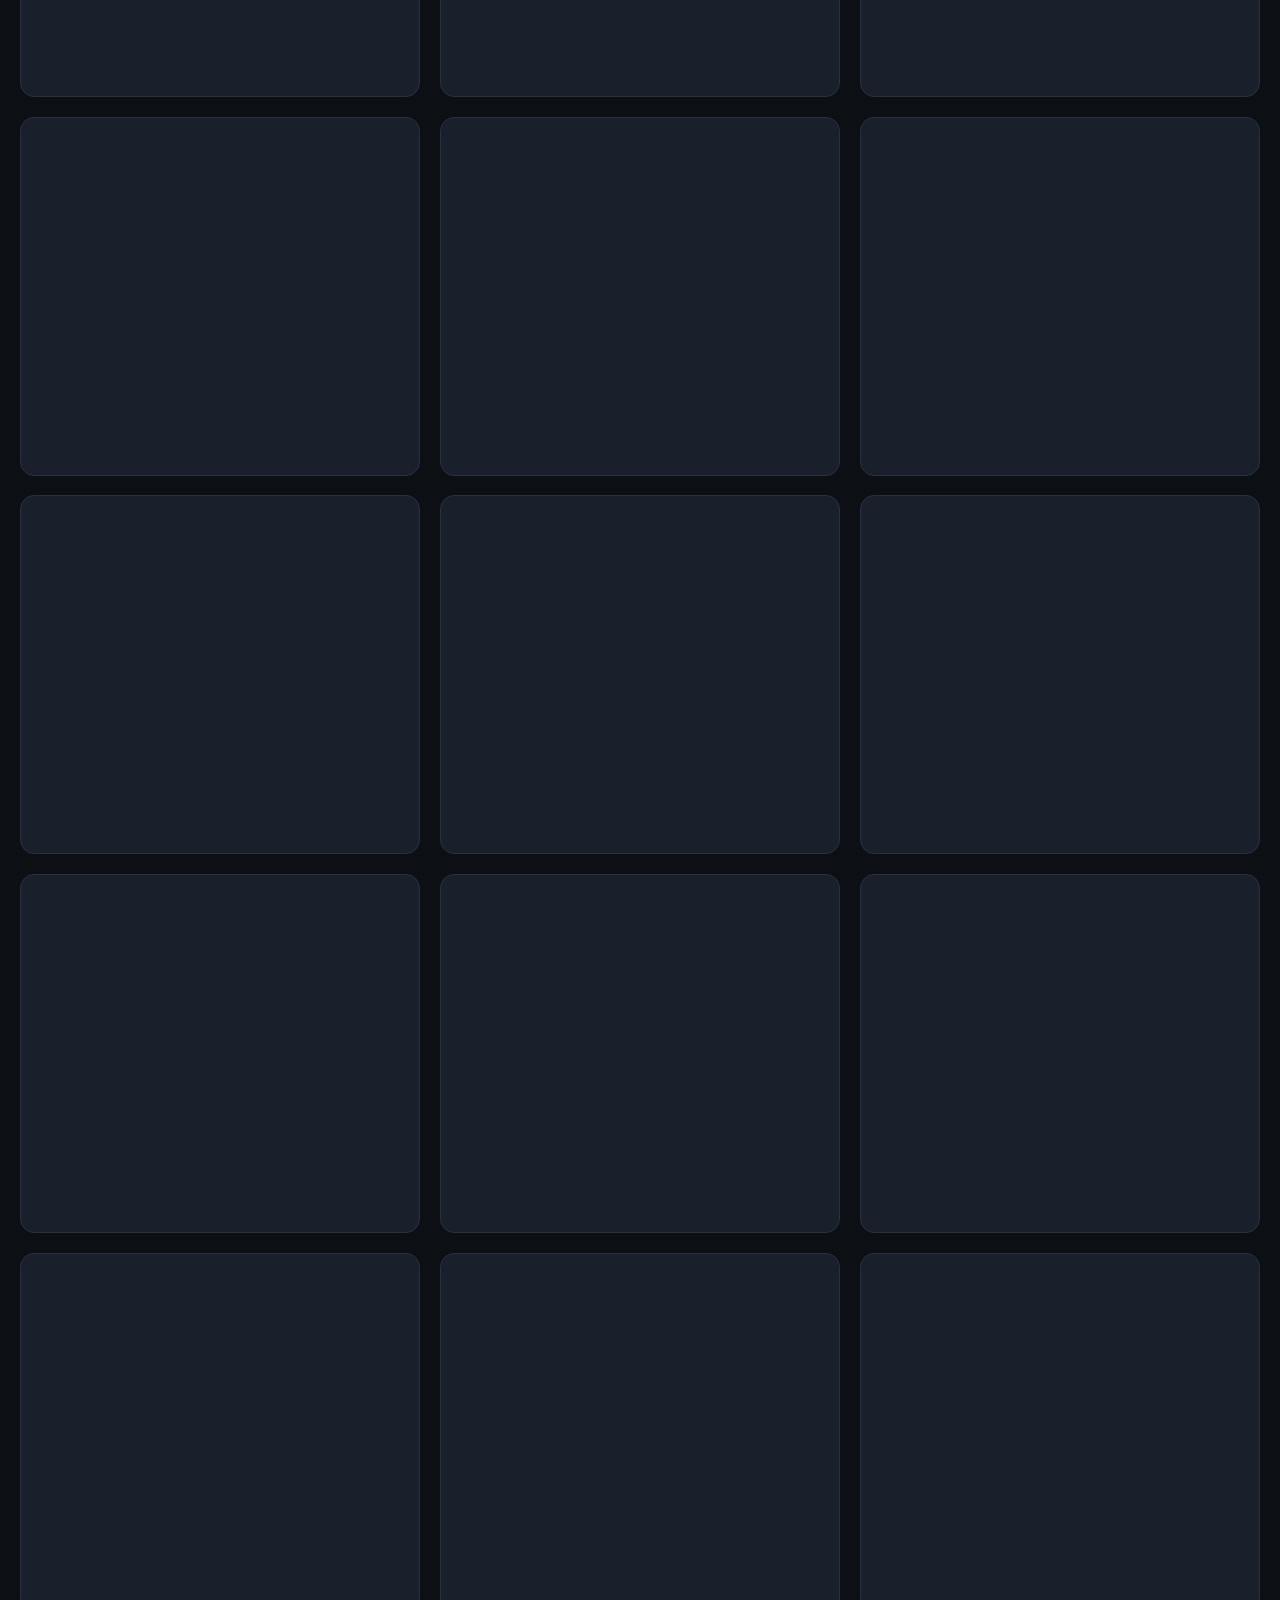
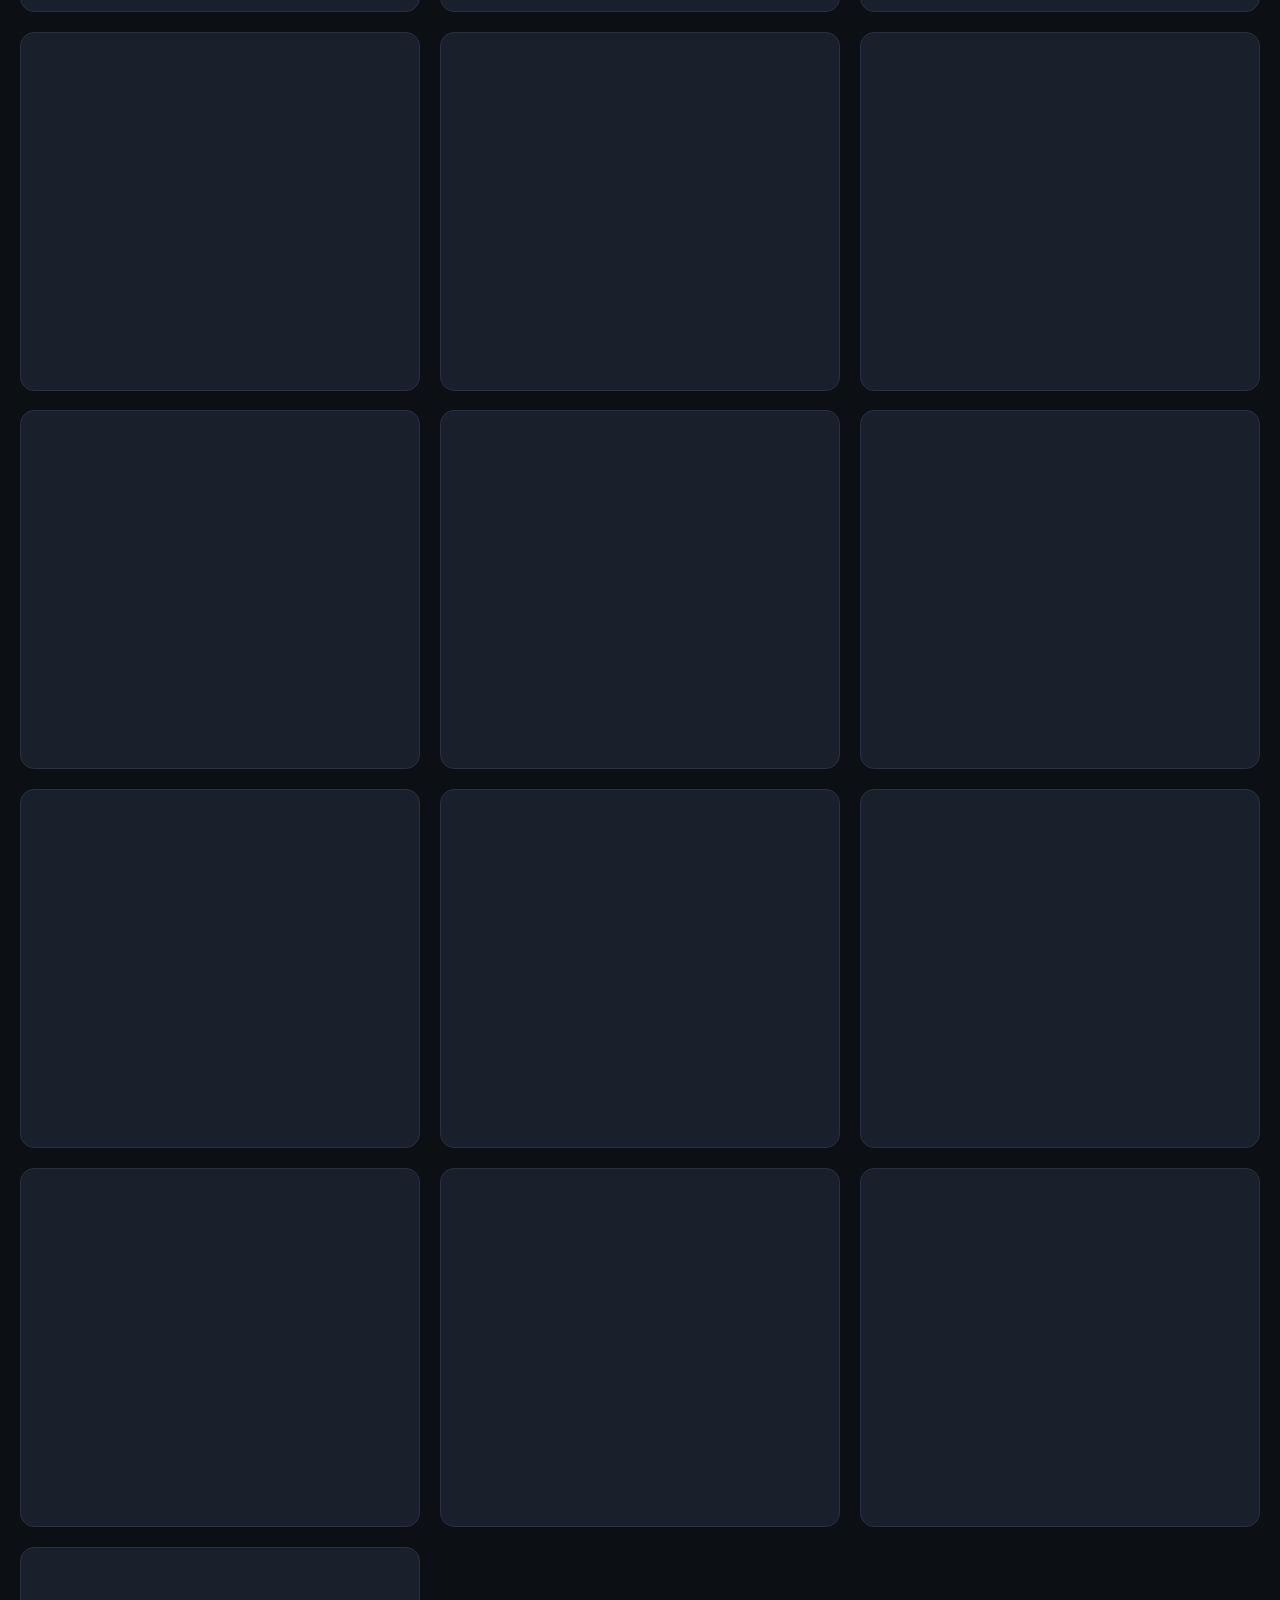
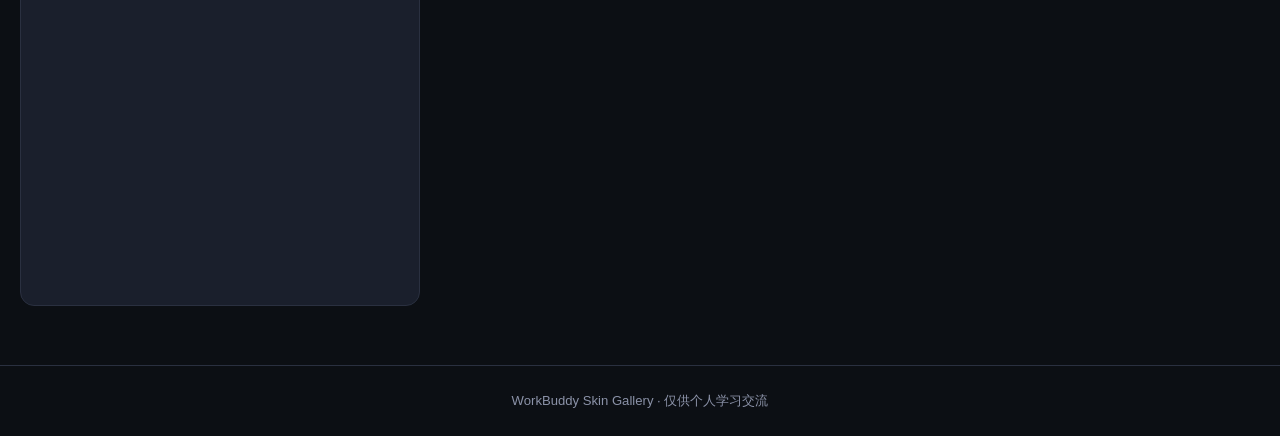
==== commit d88f8aaf: "fix: cTotal 元素缺失导致 render() 不执行 - 给统计数字加 id" ====
--- a/index.html
+++ b/index.html
@@ -115,7 +115,7 @@
 <header class="hd">
   <h1>🎨 WorkBuddy 皮肤工坊</h1>
   <p>49 款精美皮肤 · 每款含浅色 + 深色双模式 · 4K 高清壁纸</p>
-  <div class="stats"><b>49</b> 款主题 · <b>7</b> 大分类 · <b>98</b> 套配色 · <b>明暗</b> 双模式</div>
+  <div class="stats"><b id="cTotal">49</b> 款主题 · <b>7</b> 大分类 · <b>98</b> 套配色 · <b>明暗</b> 双模式</div>
 </header>
 
 <div class="tb" id="tb">
@@ -189,7 +189,1921 @@
   </div>
 </div>
 
-<script src="themes-data.js"></script>
+<script>// 由 generate.py 自动生成, 请勿手改
+window.THEMES = [
+ {
+  "schemaVersion": 1,
+  "id": "one-piece-strawhat",
+  "name": "海贼王·草帽一伙",
+  "category": "anime",
+  "categoryName": "动漫",
+  "desc": "草帽海贼团的热情与自由，大海蓝与活力橙的碰撞",
+  "tags": [
+   "海贼王",
+   "热血",
+   "冒险"
+  ],
+  "hero": "hero.png",
+  "badge": "hot",
+  "hasHero": true,
+  "emoji": "⚓",
+  "light": {
+   "accent": "#0277bd",
+   "secondary": "#ff6f00",
+   "bg": "#f0f6fa",
+   "sidebar": "#cfe4f5",
+   "topbar1": "#4fc3f7",
+   "topbar2": "#0277bd",
+   "text": "#1a3a52",
+   "muted": "#5a7a8a",
+   "border": "#90caf9"
+  },
+  "dark": {
+   "accent": "#29b6f6",
+   "secondary": "#ffa726",
+   "bg": "#14171d",
+   "sidebar": "#1c2229",
+   "topbar1": "#255d7e",
+   "topbar2": "#255b7e",
+   "text": "#e3f2fd",
+   "muted": "#7fa3b8",
+   "border": "#3567a0"
+  }
+ },
+ {
+  "schemaVersion": 1,
+  "id": "one-piece-luffy",
+  "name": "海贼王·路飞红",
+  "category": "anime",
+  "categoryName": "动漫",
+  "desc": "路飞标志性红色外套，充满斗志的霸王色",
+  "tags": [
+   "海贼王",
+   "路飞",
+   "红色"
+  ],
+  "hero": "hero.png",
+  "badge": null,
+  "hasHero": true,
+  "emoji": "🏴‍☠️",
+  "light": {
+   "accent": "#c62828",
+   "secondary": "#ff9800",
+   "bg": "#fef5f0",
+   "sidebar": "#fadfd2",
+   "topbar1": "#ef5350",
+   "topbar2": "#c62828",
+   "text": "#3e2723",
+   "muted": "#8d6e63",
+   "border": "#ef9a9a"
+  },
+  "dark": {
+   "accent": "#ef5350",
+   "secondary": "#ffb74d",
+   "bg": "#1d1514",
+   "sidebar": "#291d1c",
+   "topbar1": "#7e2525",
+   "topbar2": "#7e2525",
+   "text": "#ffebee",
+   "muted": "#bc8a80",
+   "border": "#9e3535"
+  }
+ },
+ {
+  "schemaVersion": 1,
+  "id": "one-piece-zoro",
+  "name": "海贼王·索隆绿",
+  "category": "anime",
+  "categoryName": "动漫",
+  "desc": "三刀流剑士的沉稳墨绿，九山八海无所不断",
+  "tags": [
+   "海贼王",
+   "索隆",
+   "绿色"
+  ],
+  "hero": "hero.png",
+  "badge": null,
+  "hasHero": true,
+  "emoji": "⚔️",
+  "light": {
+   "accent": "#2e7d32",
+   "secondary": "#8d6e63",
+   "bg": "#f1f8f2",
+   "sidebar": "#d5e8d8",
+   "topbar1": "#66bb6a",
+   "topbar2": "#2e7d32",
+   "text": "#1b3a1f",
+   "muted": "#5d7a62",
+   "border": "#a5d6a7"
+  },
+  "dark": {
+   "accent": "#66bb6a",
+   "secondary": "#bcaaa4",
+   "bg": "#141d16",
+   "sidebar": "#1c291f",
+   "topbar1": "#2e7535",
+   "topbar2": "#2a7934",
+   "text": "#e8f5e9",
+   "muted": "#8ab891",
+   "border": "#2e7d32"
+  }
+ },
+ {
+  "schemaVersion": 1,
+  "id": "naruto-uzumaki",
+  "name": "火影忍者·鸣人",
+  "category": "anime",
+  "categoryName": "动漫",
+  "desc": "橙色旋风！木叶忍者永不放弃的忍道",
+  "tags": [
+   "火影",
+   "鸣人",
+   "橙色"
+  ],
+  "hero": "hero.png",
+  "badge": "hot",
+  "hasHero": true,
+  "emoji": "🍥",
+  "light": {
+   "accent": "#e65100",
+   "secondary": "#1e88e5",
+   "bg": "#fff8f0",
+   "sidebar": "#fae8d5",
+   "topbar1": "#fb8c00",
+   "topbar2": "#e65100",
+   "text": "#3e2723",
+   "muted": "#8d6e63",
+   "border": "#ffcc80"
+  },
+  "dark": {
+   "accent": "#fb8c00",
+   "secondary": "#42a5f5",
+   "bg": "#1d1914",
+   "sidebar": "#29231c",
+   "topbar1": "#7e4725",
+   "topbar2": "#7e4525",
+   "text": "#fff3e0",
+   "muted": "#c49a6c",
+   "border": "#ac623a"
+  }
+ },
+ {
+  "schemaVersion": 1,
+  "id": "naruto-sasuke",
+  "name": "火影忍者·佐助",
+  "category": "anime",
+  "categoryName": "动漫",
+  "desc": "宇智波的冷峻蓝黑，雷遁千鸟之光",
+  "tags": [
+   "火影",
+   "佐助",
+   "蓝黑"
+  ],
+  "hero": "hero.png",
+  "badge": null,
+  "hasHero": true,
+  "emoji": "⚡",
+  "light": {
+   "accent": "#283593",
+   "secondary": "#00acc1",
+   "bg": "#f0f2f8",
+   "sidebar": "#d8dcea",
+   "topbar1": "#5c6bc0",
+   "topbar2": "#283593",
+   "text": "#1a1a33",
+   "muted": "#5a5a7a",
+   "border": "#9fa8da"
+  },
+  "dark": {
+   "accent": "#5c6bc0",
+   "secondary": "#26c6da",
+   "bg": "#14151d",
+   "sidebar": "#1c1e29",
+   "topbar1": "#28387b",
+   "topbar2": "#28377b",
+   "text": "#e8eaf6",
+   "muted": "#8a90b8",
+   "border": "#3949ab"
+  }
+ },
+ {
+  "schemaVersion": 1,
+  "id": "dragon-ball",
+  "name": "龙珠·超级赛亚人",
+  "category": "anime",
+  "categoryName": "动漫",
+  "desc": "超越极限的金色气焰，战斗力爆表",
+  "tags": [
+   "龙珠",
+   "赛亚人",
+   "金色"
+  ],
+  "hero": "hero.png",
+  "badge": null,
+  "hasHero": true,
+  "emoji": "🐉",
+  "light": {
+   "accent": "#f57f17",
+   "secondary": "#e53935",
+   "bg": "#fffdf0",
+   "sidebar": "#faf0c8",
+   "topbar1": "#fbc02d",
+   "topbar2": "#f57f17",
+   "text": "#3e3010",
+   "muted": "#8a7a4a",
+   "border": "#ffe082"
+  },
+  "dark": {
+   "accent": "#fdd835",
+   "secondary": "#ef5350",
+   "bg": "#1d1b14",
+   "sidebar": "#29261c",
+   "topbar1": "#7e6725",
+   "topbar2": "#7e6725",
+   "text": "#fffde7",
+   "muted": "#c4b45a",
+   "border": "#c79c57"
+  }
+ },
+ {
+  "schemaVersion": 1,
+  "id": "demon-slayer",
+  "name": "鬼灭之刃·水之呼吸",
+  "category": "anime",
+  "categoryName": "动漫",
+  "desc": "炭治郎的水之呼吸，蓝绿渐变如流水清澈",
+  "tags": [
+   "鬼灭",
+   "水之呼吸",
+   "蓝绿"
+  ],
+  "hero": "hero.png",
+  "badge": null,
+  "hasHero": true,
+  "emoji": "🌊",
+  "light": {
+   "accent": "#00838f",
+   "secondary": "#43a047",
+   "bg": "#f0fafa",
+   "sidebar": "#d0ecec",
+   "topbar1": "#26c6da",
+   "topbar2": "#00838f",
+   "text": "#103a3e",
+   "muted": "#5a7a7c",
+   "border": "#80deea"
+  },
+  "dark": {
+   "accent": "#26c6da",
+   "secondary": "#66bb6a",
+   "bg": "#141b1d",
+   "sidebar": "#1c2729",
+   "topbar1": "#25737e",
+   "topbar2": "#25737e",
+   "text": "#e0f7fa",
+   "muted": "#7ab8be",
+   "border": "#2a757d"
+  }
+ },
+ {
+  "schemaVersion": 1,
+  "id": "jujutsu-kaisen",
+  "name": "咒术回战·咒力紫",
+  "category": "anime",
+  "categoryName": "动漫",
+  "desc": "宿傩之力的妖异紫，咒术师的暗黑美学",
+  "tags": [
+   "咒术",
+   "紫色",
+   "暗黑"
+  ],
+  "hero": "hero.png",
+  "badge": null,
+  "hasHero": true,
+  "emoji": "👁️",
+  "light": {
+   "accent": "#6a1b9a",
+   "secondary": "#c2185b",
+   "bg": "#f8f4fa",
+   "sidebar": "#e8dcf0",
+   "topbar1": "#ab47bc",
+   "topbar2": "#6a1b9a",
+   "text": "#2a1030",
+   "muted": "#6a4a72",
+   "border": "#ce93d8"
+  },
+  "dark": {
+   "accent": "#ab47bc",
+   "secondary": "#ec407a",
+   "bg": "#19141d",
+   "sidebar": "#211c29",
+   "topbar1": "#5f257e",
+   "topbar2": "#5f257e",
+   "text": "#f3e5f5",
+   "muted": "#a888b8",
+   "border": "#743091"
+  }
+ },
+ {
+  "schemaVersion": 1,
+  "id": "attack-on-titan",
+  "name": "进击的巨人·自由之翼",
+  "category": "anime",
+  "categoryName": "动漫",
+  "desc": "调查兵团的军绿与白翼，献出心脏吧",
+  "tags": [
+   "巨人",
+   "调查兵团",
+   "军绿"
+  ],
+  "hero": "hero.png",
+  "badge": null,
+  "hasHero": true,
+  "emoji": "🕊️",
+  "light": {
+   "accent": "#558b2f",
+   "secondary": "#6d4c41",
+   "bg": "#f6f8f1",
+   "sidebar": "#e0e8d2",
+   "topbar1": "#7cb342",
+   "topbar2": "#558b2f",
+   "text": "#2a3318",
+   "muted": "#6a705a",
+   "border": "#aed581"
+  },
+  "dark": {
+   "accent": "#9ccc65",
+   "secondary": "#a1887f",
+   "bg": "#1a1d14",
+   "sidebar": "#23291c",
+   "topbar1": "#4f782b",
+   "topbar2": "#4e7b28",
+   "text": "#f1f8e9",
+   "muted": "#a4b88a",
+   "border": "#689f38"
+  }
+ },
+ {
+  "schemaVersion": 1,
+  "id": "spy-family",
+  "name": "间谍过家家·阿尼亚",
+  "category": "anime",
+  "categoryName": "动漫",
+  "desc": "阿尼亚的粉嫩花生色，哇库哇库！",
+  "tags": [
+   "间谍过家家",
+   "阿尼亚",
+   "粉色"
+  ],
+  "hero": "hero.png",
+  "badge": "new",
+  "hasHero": true,
+  "emoji": "🥜",
+  "light": {
+   "accent": "#d81b60",
+   "secondary": "#00897b",
+   "bg": "#fdf3f6",
+   "sidebar": "#f6dbe6",
+   "topbar1": "#f06292",
+   "topbar2": "#d81b60",
+   "text": "#3a1024",
+   "muted": "#8a5a70",
+   "border": "#f48fb1"
+  },
+  "dark": {
+   "accent": "#f06292",
+   "secondary": "#4db6ac",
+   "bg": "#1d1418",
+   "sidebar": "#291c23",
+   "topbar1": "#7e2547",
+   "topbar2": "#7e2548",
+   "text": "#fce4ec",
+   "muted": "#c88aa4",
+   "border": "#91305b"
+  }
+ },
+ {
+  "schemaVersion": 1,
+  "id": "genshin-mondstadt",
+  "name": "原神·蒙德",
+  "category": "game",
+  "categoryName": "游戏",
+  "desc": "风与自由的城邦，蒲公英青绿与天空蓝",
+  "tags": [
+   "原神",
+   "蒙德",
+   "自由"
+  ],
+  "hero": "hero.png",
+  "badge": "hot",
+  "hasHero": true,
+  "emoji": "🍃",
+  "light": {
+   "accent": "#00897b",
+   "secondary": "#42a5f5",
+   "bg": "#f2faf8",
+   "sidebar": "#d5ece6",
+   "topbar1": "#4db6ac",
+   "topbar2": "#00897b",
+   "text": "#123a34",
+   "muted": "#5a7a74",
+   "border": "#80cbc4"
+  },
+  "dark": {
+   "accent": "#4db6ac",
+   "secondary": "#64b5f6",
+   "bg": "#141d1a",
+   "sidebar": "#1c2927",
+   "topbar1": "#257e76",
+   "topbar2": "#257e74",
+   "text": "#e0f2f1",
+   "muted": "#7fb0a8",
+   "border": "#26736a"
+  }
+ },
+ {
+  "schemaVersion": 1,
+  "id": "genshin-liyue",
+  "name": "原神·璃月",
+  "category": "game",
+  "categoryName": "游戏",
+  "desc": "岩王帝君的鎏金黄，千岩牢固重嶂不移",
+  "tags": [
+   "原神",
+   "璃月",
+   "岩金"
+  ],
+  "hero": "hero.png",
+  "badge": null,
+  "hasHero": true,
+  "emoji": "🏮",
+  "light": {
+   "accent": "#b8860b",
+   "secondary": "#c62828",
+   "bg": "#fdf8ee",
+   "sidebar": "#f2e6c8",
+   "topbar1": "#d4a017",
+   "topbar2": "#a07008",
+   "text": "#3a2c0c",
+   "muted": "#7a6a3a",
+   "border": "#e0c36a"
+  },
+  "dark": {
+   "accent": "#e6c34a",
+   "secondary": "#ef5350",
+   "bg": "#1d1a14",
+   "sidebar": "#29251c",
+   "topbar1": "#7e6725",
+   "topbar2": "#7e6625",
+   "text": "#faf3dc",
+   "muted": "#b8a05a",
+   "border": "#7e6c2a"
+  }
+ },
+ {
+  "schemaVersion": 1,
+  "id": "genshin-inazuma",
+  "name": "原神·稻妻",
+  "category": "game",
+  "categoryName": "游戏",
+  "desc": "雷电将军的永恒紫电，鸣神大社的绯樱",
+  "tags": [
+   "原神",
+   "稻妻",
+   "雷紫"
+  ],
+  "hero": "hero.png",
+  "badge": null,
+  "hasHero": true,
+  "emoji": "⚡",
+  "light": {
+   "accent": "#7b1fa2",
+   "secondary": "#d81b60",
+   "bg": "#f9f4fc",
+   "sidebar": "#eadef2",
+   "topbar1": "#ba68c8",
+   "topbar2": "#7b1fa2",
+   "text": "#2e1238",
+   "muted": "#6e4a7a",
+   "border": "#ce93d8"
+  },
+  "dark": {
+   "accent": "#ba68c8",
+   "secondary": "#f06292",
+   "bg": "#19141d",
+   "sidebar": "#231c29",
+   "topbar1": "#62257e",
+   "topbar2": "#61257e",
+   "text": "#f3e5f5",
+   "muted": "#ac86bc",
+   "border": "#85349b"
+  }
+ },
+ {
+  "schemaVersion": 1,
+  "id": "genshin-fontaine",
+  "name": "原神·枫丹",
+  "category": "game",
+  "categoryName": "游戏",
+  "desc": "水之国度的优雅蓝金，欧庇克莱歌剧院",
+  "tags": [
+   "原神",
+   "枫丹",
+   "水蓝"
+  ],
+  "hero": "hero.png",
+  "badge": "new",
+  "hasHero": true,
+  "emoji": "🎭",
+  "light": {
+   "accent": "#1565c0",
+   "secondary": "#b8860b",
+   "bg": "#f2f7fd",
+   "sidebar": "#d8e6f6",
+   "topbar1": "#42a5f5",
+   "topbar2": "#1565c0",
+   "text": "#10283e",
+   "muted": "#4a6a84",
+   "border": "#90caf9"
+  },
+  "dark": {
+   "accent": "#64b5f6",
+   "secondary": "#ffd54f",
+   "bg": "#14171d",
+   "sidebar": "#1c2129",
+   "topbar1": "#25527e",
+   "topbar2": "#25517e",
+   "text": "#e3f2fd",
+   "muted": "#82a8c8",
+   "border": "#3b76b0"
+  }
+ },
+ {
+  "schemaVersion": 1,
+  "id": "starrail",
+  "name": "崩坏·星穹铁道",
+  "category": "game",
+  "categoryName": "游戏",
+  "desc": "星穹列车的银蓝科幻，愿此行终抵群星",
+  "tags": [
+   "星铁",
+   "科幻",
+   "银蓝"
+  ],
+  "hero": "hero.png",
+  "badge": null,
+  "hasHero": true,
+  "emoji": "🚂",
+  "light": {
+   "accent": "#546e7a",
+   "secondary": "#ffb300",
+   "bg": "#f4f6f8",
+   "sidebar": "#dde4e8",
+   "topbar1": "#78909c",
+   "topbar2": "#546e7a",
+   "text": "#1e2a30",
+   "muted": "#5d707a",
+   "border": "#b0bec5"
+  },
+  "dark": {
+   "accent": "#90a4ae",
+   "secondary": "#ffca28",
+   "bg": "#14181d",
+   "sidebar": "#1c2329",
+   "topbar1": "#405863",
+   "topbar2": "#3b5969",
+   "text": "#eceff1",
+   "muted": "#8a9aa4",
+   "border": "#546e7a"
+  }
+ },
+ {
+  "schemaVersion": 1,
+  "id": "wuthering-waves",
+  "name": "鸣潮·今汐",
+  "category": "game",
+  "categoryName": "游戏",
+  "desc": "今州城的青瓷色，岁主的温润光华",
+  "tags": [
+   "鸣潮",
+   "今汐",
+   "青瓷"
+  ],
+  "hero": "hero.png",
+  "badge": null,
+  "hasHero": true,
+  "emoji": "🌊",
+  "light": {
+   "accent": "#0097a7",
+   "secondary": "#7cb342",
+   "bg": "#f2fafa",
+   "sidebar": "#d6ecee",
+   "topbar1": "#4dd0e1",
+   "topbar2": "#0097a7",
+   "text": "#0e3438",
+   "muted": "#547a7e",
+   "border": "#80deea"
+  },
+  "dark": {
+   "accent": "#4dd0e1",
+   "secondary": "#aed581",
+   "bg": "#141b1d",
+   "sidebar": "#1c2729",
+   "topbar1": "#25757e",
+   "topbar2": "#25767e",
+   "text": "#e0f7fa",
+   "muted": "#7cb6bc",
+   "border": "#308691"
+  }
+ },
+ {
+  "schemaVersion": 1,
+  "id": "minecraft",
+  "name": "我的世界·草方块",
+  "category": "game",
+  "categoryName": "游戏",
+  "desc": "经典草方块的绿与棕，像素世界等你创造",
+  "tags": [
+   "MC",
+   "像素",
+   "创造"
+  ],
+  "hero": "hero.png",
+  "badge": null,
+  "hasHero": true,
+  "emoji": "⛏️",
+  "light": {
+   "accent": "#558b2f",
+   "secondary": "#795548",
+   "bg": "#f5f8ef",
+   "sidebar": "#e2ecd4",
+   "topbar1": "#7cb342",
+   "topbar2": "#558b2f",
+   "text": "#26301a",
+   "muted": "#68745c",
+   "border": "#aed581"
+  },
+  "dark": {
+   "accent": "#8bc34a",
+   "secondary": "#a1887f",
+   "bg": "#181d14",
+   "sidebar": "#22291c",
+   "topbar1": "#4e792a",
+   "topbar2": "#4d7d26",
+   "text": "#f1f8e9",
+   "muted": "#a2b58c",
+   "border": "#689f38"
+  }
+ },
+ {
+  "schemaVersion": 1,
+  "id": "elden-ring",
+  "name": "艾尔登法环·黄金树",
+  "category": "game",
+  "categoryName": "游戏",
+  "desc": "褪色者啊，黄金树的赐福指引着你",
+  "tags": [
+   "法环",
+   "黄金树",
+   "史诗"
+  ],
+  "hero": "hero.png",
+  "badge": null,
+  "hasHero": true,
+  "emoji": "👑",
+  "light": {
+   "accent": "#8d6e63",
+   "secondary": "#c9a227",
+   "bg": "#f8f5ee",
+   "sidebar": "#e8e0cd",
+   "topbar1": "#a1887f",
+   "topbar2": "#6d4c41",
+   "text": "#2e2418",
+   "muted": "#6e6250",
+   "border": "#bcaaa4"
+  },
+  "dark": {
+   "accent": "#c9a227",
+   "secondary": "#d7ccc8",
+   "bg": "#1d1814",
+   "sidebar": "#29231c",
+   "topbar1": "#67473d",
+   "topbar2": "#68423b",
+   "text": "#efebe0",
+   "muted": "#a89a80",
+   "border": "#795548"
+  }
+ },
+ {
+  "schemaVersion": 1,
+  "id": "zelda-totk",
+  "name": "塞尔达·王国之泪",
+  "category": "game",
+  "categoryName": "游戏",
+  "desc": "海拉鲁的晨曦绿与古代佐纳乌金",
+  "tags": [
+   "塞尔达",
+   "王国之泪",
+   "冒险"
+  ],
+  "hero": "hero.png",
+  "badge": "new",
+  "hasHero": true,
+  "emoji": "🗡️",
+  "light": {
+   "accent": "#388e3c",
+   "secondary": "#c9a227",
+   "bg": "#f4f9ef",
+   "sidebar": "#dfecd2",
+   "topbar1": "#66bb6a",
+   "topbar2": "#388e3c",
+   "text": "#1e3316",
+   "muted": "#5f7355",
+   "border": "#a5d6a7"
+  },
+  "dark": {
+   "accent": "#81c784",
+   "secondary": "#ffd54f",
+   "bg": "#171d14",
+   "sidebar": "#21291c",
+   "topbar1": "#2e7533",
+   "topbar2": "#2a7931",
+   "text": "#e8f5e9",
+   "muted": "#96b78c",
+   "border": "#43a047"
+  }
+ },
+ {
+  "schemaVersion": 1,
+  "id": "cyberpunk2077",
+  "name": "赛博朋克 2077",
+  "category": "game",
+  "categoryName": "游戏",
+  "desc": "夜之城的霓虹黄与青，Wake up Samurai",
+  "tags": [
+   "赛博朋克",
+   "夜之城",
+   "霓虹"
+  ],
+  "hero": "hero.png",
+  "badge": "hot",
+  "hasHero": true,
+  "emoji": "🌃",
+  "light": {
+   "accent": "#00838f",
+   "secondary": "#f9a825",
+   "bg": "#f5f9fa",
+   "sidebar": "#dcebee",
+   "topbar1": "#00bcd4",
+   "topbar2": "#00838f",
+   "text": "#0d3038",
+   "muted": "#527278",
+   "border": "#80deea"
+  },
+  "dark": {
+   "accent": "#00e5ff",
+   "secondary": "#ffee58",
+   "bg": "#14181d",
+   "sidebar": "#1c2429",
+   "topbar1": "#25777e",
+   "topbar2": "#25707e",
+   "text": "#e0f7fa",
+   "muted": "#6fa8b0",
+   "border": "#308691"
+  }
+ },
+ {
+  "schemaVersion": 1,
+  "id": "tech-hud-blue",
+  "name": "科技风·全息蓝",
+  "category": "tech",
+  "categoryName": "科技",
+  "desc": "贾维斯式全息界面，冷峻的未来科技蓝",
+  "tags": [
+   "科技",
+   "HUD",
+   "全息"
+  ],
+  "hero": "hero.png",
+  "badge": "hot",
+  "hasHero": true,
+  "emoji": "💠",
+  "light": {
+   "accent": "#0277bd",
+   "secondary": "#00acc1",
+   "bg": "#f2f8fb",
+   "sidebar": "#d6eaf2",
+   "topbar1": "#29b6f6",
+   "topbar2": "#0277bd",
+   "text": "#0e2a3a",
+   "muted": "#4e7080",
+   "border": "#81d4fa"
+  },
+  "dark": {
+   "accent": "#29b6f6",
+   "secondary": "#26c6da",
+   "bg": "#14181d",
+   "sidebar": "#1c2329",
+   "topbar1": "#25577e",
+   "topbar2": "#255a7e",
+   "text": "#e1f5fe",
+   "muted": "#6fa8c0",
+   "border": "#35799e"
+  }
+ },
+ {
+  "schemaVersion": 1,
+  "id": "tech-cyber-purple",
+  "name": "科技风·赛博紫",
+  "category": "tech",
+  "categoryName": "科技",
+  "desc": "赛博空间的紫电光网，数字世界的入口",
+  "tags": [
+   "科技",
+   "赛博",
+   "紫色"
+  ],
+  "hero": "hero.png",
+  "badge": null,
+  "hasHero": true,
+  "emoji": "🔮",
+  "light": {
+   "accent": "#5e35b1",
+   "secondary": "#00acc1",
+   "bg": "#f6f3fb",
+   "sidebar": "#e4dcf2",
+   "topbar1": "#7e57c2",
+   "topbar2": "#5e35b1",
+   "text": "#241640",
+   "muted": "#5e4a7c",
+   "border": "#b39ddb"
+  },
+  "dark": {
+   "accent": "#9575cd",
+   "secondary": "#00e5ff",
+   "bg": "#17141d",
+   "sidebar": "#1f1c29",
+   "topbar1": "#3b257e",
+   "topbar2": "#3b257e",
+   "text": "#ede7f6",
+   "muted": "#8f7ab8",
+   "border": "#603aac"
+  }
+ },
+ {
+  "schemaVersion": 1,
+  "id": "tech-matrix",
+  "name": "科技风·矩阵绿",
+  "category": "tech",
+  "categoryName": "科技",
+  "desc": "黑客帝国数字雨，绿色代码瀑布",
+  "tags": [
+   "科技",
+   "矩阵",
+   "绿色"
+  ],
+  "hero": "hero.png",
+  "badge": null,
+  "hasHero": true,
+  "emoji": "💊",
+  "light": {
+   "accent": "#2e7d32",
+   "secondary": "#00695c",
+   "bg": "#f2f8f2",
+   "sidebar": "#d8ead8",
+   "topbar1": "#4caf50",
+   "topbar2": "#2e7d32",
+   "text": "#14301a",
+   "muted": "#4e6e52",
+   "border": "#a5d6a7"
+  },
+  "dark": {
+   "accent": "#00e676",
+   "secondary": "#69f0ae",
+   "bg": "#141d16",
+   "sidebar": "#1c2920",
+   "topbar1": "#257e2b",
+   "topbar2": "#257e2f",
+   "text": "#d8ffd8",
+   "muted": "#5da86a",
+   "border": "#2e7d32"
+  }
+ },
+ {
+  "schemaVersion": 1,
+  "id": "tech-tron",
+  "name": "科技风·创战纪",
+  "category": "tech",
+  "categoryName": "科技",
+  "desc": "电子网络的光轮蓝橙，极速光轨美学",
+  "tags": [
+   "科技",
+   "创战纪",
+   "光轮"
+  ],
+  "hero": "hero.png",
+  "badge": null,
+  "hasHero": true,
+  "emoji": "🏍️",
+  "light": {
+   "accent": "#0288d1",
+   "secondary": "#f4511e",
+   "bg": "#f2f8fc",
+   "sidebar": "#d8e8f4",
+   "topbar1": "#29b6f6",
+   "topbar2": "#0277bd",
+   "text": "#0e2a40",
+   "muted": "#4e6e86",
+   "border": "#81d4fa"
+  },
+  "dark": {
+   "accent": "#4fc3f7",
+   "secondary": "#ff7043",
+   "bg": "#14181d",
+   "sidebar": "#1c2229",
+   "topbar1": "#25577e",
+   "topbar2": "#25597e",
+   "text": "#e1f5fe",
+   "muted": "#6ea4c2",
+   "border": "#35799e"
+  }
+ },
+ {
+  "schemaVersion": 1,
+  "id": "tech-ironman",
+  "name": "科技风·钢铁侠",
+  "category": "tech",
+  "categoryName": "科技",
+  "desc": "斯塔克工业金红配色，方舟反应堆核心",
+  "tags": [
+   "科技",
+   "钢铁侠",
+   "金红"
+  ],
+  "hero": "hero.png",
+  "badge": null,
+  "hasHero": true,
+  "emoji": "🤖",
+  "light": {
+   "accent": "#c62828",
+   "secondary": "#f9a825",
+   "bg": "#fbf5f2",
+   "sidebar": "#f0ddd8",
+   "topbar1": "#e57373",
+   "topbar2": "#b71c1c",
+   "text": "#38120e",
+   "muted": "#7a5048",
+   "border": "#ef9a9a"
+  },
+  "dark": {
+   "accent": "#ef5350",
+   "secondary": "#ffd54f",
+   "bg": "#1d1414",
+   "sidebar": "#291c1d",
+   "topbar1": "#7e2525",
+   "topbar2": "#7e2525",
+   "text": "#ffebee",
+   "muted": "#c08078",
+   "border": "#b23c3c"
+  }
+ },
+ {
+  "schemaVersion": 1,
+  "id": "tech-quantum",
+  "name": "科技风·量子白",
+  "category": "tech",
+  "categoryName": "科技",
+  "desc": "量子实验室的纯净白与冷光银",
+  "tags": [
+   "科技",
+   "量子",
+   "极简"
+  ],
+  "hero": "hero.png",
+  "badge": "new",
+  "hasHero": true,
+  "emoji": "⚛️",
+  "light": {
+   "accent": "#455a64",
+   "secondary": "#0288d1",
+   "bg": "#f8fafb",
+   "sidebar": "#e4eaed",
+   "topbar1": "#607d8b",
+   "topbar2": "#455a64",
+   "text": "#1c2a30",
+   "muted": "#5a6c74",
+   "border": "#b0bec5"
+  },
+  "dark": {
+   "accent": "#90a4ae",
+   "secondary": "#4fc3f7",
+   "bg": "#141a1d",
+   "sidebar": "#1c2529",
+   "topbar1": "#435660",
+   "topbar2": "#415763",
+   "text": "#eceff1",
+   "muted": "#8296a0",
+   "border": "#546e7a"
+  }
+ },
+ {
+  "schemaVersion": 1,
+  "id": "tech-neon-pink",
+  "name": "科技风·霓虹粉",
+  "category": "tech",
+  "categoryName": "科技",
+  "desc": "蒸汽波霓虹粉紫，复古未来主义",
+  "tags": [
+   "科技",
+   "蒸汽波",
+   "霓虹"
+  ],
+  "hero": "hero.png",
+  "badge": null,
+  "hasHero": true,
+  "emoji": "🌆",
+  "light": {
+   "accent": "#ad1457",
+   "secondary": "#5e35b1",
+   "bg": "#fdf2f8",
+   "sidebar": "#f6dcea",
+   "topbar1": "#ec407a",
+   "topbar2": "#ad1457",
+   "text": "#380e26",
+   "muted": "#7c4a64",
+   "border": "#f48fb1"
+  },
+  "dark": {
+   "accent": "#f06292",
+   "secondary": "#b388ff",
+   "bg": "#1d141a",
+   "sidebar": "#291c26",
+   "topbar1": "#7e2555",
+   "topbar2": "#7e2558",
+   "text": "#fce4ec",
+   "muted": "#c4789c",
+   "border": "#91305b"
+  }
+ },
+ {
+  "schemaVersion": 1,
+  "id": "tech-gundam",
+  "name": "科技风·高达白",
+  "category": "tech",
+  "categoryName": "科技",
+  "desc": "RX-78 经典白蓝红黄，机动战士出击",
+  "tags": [
+   "科技",
+   "高达",
+   "机甲"
+  ],
+  "hero": "hero.png",
+  "badge": null,
+  "hasHero": true,
+  "emoji": "🦾",
+  "light": {
+   "accent": "#1565c0",
+   "secondary": "#e53935",
+   "bg": "#f6f8fa",
+   "sidebar": "#e0e8ee",
+   "topbar1": "#42a5f5",
+   "topbar2": "#1565c0",
+   "text": "#1a2c3c",
+   "muted": "#52687a",
+   "border": "#90caf9"
+  },
+  "dark": {
+   "accent": "#64b5f6",
+   "secondary": "#ffca28",
+   "bg": "#14171d",
+   "sidebar": "#1c2129",
+   "topbar1": "#25487e",
+   "topbar2": "#25467e",
+   "text": "#e3f2fd",
+   "muted": "#7ea2c4",
+   "border": "#3b76b0"
+  }
+ },
+ {
+  "schemaVersion": 1,
+  "id": "nature-ocean",
+  "name": "自然·深海蓝",
+  "category": "nature",
+  "categoryName": "自然",
+  "desc": "马里亚纳的静谧深蓝，聆听鲸歌",
+  "tags": [
+   "自然",
+   "海洋",
+   "深蓝"
+  ],
+  "hero": "hero.png",
+  "badge": null,
+  "hasHero": true,
+  "emoji": "🐋",
+  "light": {
+   "accent": "#01579b",
+   "secondary": "#00838f",
+   "bg": "#f0f7fb",
+   "sidebar": "#d2e6f2",
+   "topbar1": "#0288d1",
+   "topbar2": "#01579b",
+   "text": "#0c2438",
+   "muted": "#486578",
+   "border": "#81d4fa"
+  },
+  "dark": {
+   "accent": "#29b6f6",
+   "secondary": "#4dd0e1",
+   "bg": "#14181d",
+   "sidebar": "#1c2429",
+   "topbar1": "#255a7e",
+   "topbar2": "#25587e",
+   "text": "#e1f5fe",
+   "muted": "#6b9cb8",
+   "border": "#306c8f"
+  }
+ },
+ {
+  "schemaVersion": 1,
+  "id": "nature-forest",
+  "name": "自然·森林绿",
+  "category": "nature",
+  "categoryName": "自然",
+  "desc": "雨后森林的清新翠绿，负氧离子满满",
+  "tags": [
+   "自然",
+   "森林",
+   "清新"
+  ],
+  "hero": "hero.png",
+  "badge": null,
+  "hasHero": true,
+  "emoji": "🌲",
+  "light": {
+   "accent": "#2e7d32",
+   "secondary": "#558b2f",
+   "bg": "#f2f8f1",
+   "sidebar": "#dcebd8",
+   "topbar1": "#66bb6a",
+   "topbar2": "#2e7d32",
+   "text": "#17321c",
+   "muted": "#527456",
+   "border": "#a5d6a7"
+  },
+  "dark": {
+   "accent": "#81c784",
+   "secondary": "#aed581",
+   "bg": "#141d16",
+   "sidebar": "#1c2920",
+   "topbar1": "#257e2b",
+   "topbar2": "#257e2f",
+   "text": "#e8f5e9",
+   "muted": "#88b08c",
+   "border": "#388e3c"
+  }
+ },
+ {
+  "schemaVersion": 1,
+  "id": "nature-sunset",
+  "name": "自然·落日橙",
+  "category": "nature",
+  "categoryName": "自然",
+  "desc": "撒哈拉黄昏的暖橘色，治愈一天的疲惫",
+  "tags": [
+   "自然",
+   "落日",
+   "暖橙"
+  ],
+  "hero": "hero.png",
+  "badge": null,
+  "hasHero": true,
+  "emoji": "🌅",
+  "light": {
+   "accent": "#e65100",
+   "secondary": "#c2185b",
+   "bg": "#fdf6ef",
+   "sidebar": "#f6e4d2",
+   "topbar1": "#ff9800",
+   "topbar2": "#e65100",
+   "text": "#3c2010",
+   "muted": "#7c5a44",
+   "border": "#ffcc80"
+  },
+  "dark": {
+   "accent": "#ffa726",
+   "secondary": "#f06292",
+   "bg": "#1d1814",
+   "sidebar": "#29211c",
+   "topbar1": "#7e4925",
+   "topbar2": "#7e4725",
+   "text": "#fff3e0",
+   "muted": "#c89a6c",
+   "border": "#b3723c"
+  }
+ },
+ {
+  "schemaVersion": 1,
+  "id": "nature-sakura",
+  "name": "自然·樱花粉",
+  "category": "nature",
+  "categoryName": "自然",
+  "desc": "京都哲学之道的樱吹雪，春日限定浪漫",
+  "tags": [
+   "自然",
+   "樱花",
+   "粉色"
+  ],
+  "hero": "hero.png",
+  "badge": "hot",
+  "hasHero": true,
+  "emoji": "🌸",
+  "light": {
+   "accent": "#c2185b",
+   "secondary": "#f8bbd0",
+   "bg": "#fdf2f6",
+   "sidebar": "#f8dce8",
+   "topbar1": "#f06292",
+   "topbar2": "#c2185b",
+   "text": "#3a0e22",
+   "muted": "#7e5066",
+   "border": "#f48fb1"
+  },
+  "dark": {
+   "accent": "#f48fb1",
+   "secondary": "#ce93d8",
+   "bg": "#1d1419",
+   "sidebar": "#291c24",
+   "topbar1": "#7e254b",
+   "topbar2": "#7e254c",
+   "text": "#fce4ec",
+   "muted": "#c988a4",
+   "border": "#b63d69"
+  }
+ },
+ {
+  "schemaVersion": 1,
+  "id": "nature-lavender",
+  "name": "自然·薰衣草",
+  "category": "nature",
+  "categoryName": "自然",
+  "desc": "普罗旺斯花田的淡紫，仲夏夜之梦",
+  "tags": [
+   "自然",
+   "薰衣草",
+   "紫色"
+  ],
+  "hero": "hero.png",
+  "badge": null,
+  "hasHero": true,
+  "emoji": "💜",
+  "light": {
+   "accent": "#5e35b1",
+   "secondary": "#00897b",
+   "bg": "#f7f4fc",
+   "sidebar": "#e6ddf4",
+   "topbar1": "#9575cd",
+   "topbar2": "#5e35b1",
+   "text": "#261544",
+   "muted": "#5e4e7e",
+   "border": "#b39ddb"
+  },
+  "dark": {
+   "accent": "#b39ddb",
+   "secondary": "#4db6ac",
+   "bg": "#18141d",
+   "sidebar": "#201c29",
+   "topbar1": "#3b257e",
+   "topbar2": "#3b257e",
+   "text": "#ede7f6",
+   "muted": "#9480be",
+   "border": "#683cb5"
+  }
+ },
+ {
+  "schemaVersion": 1,
+  "id": "nature-aurora",
+  "name": "自然·极光",
+  "category": "nature",
+  "categoryName": "自然",
+  "desc": "冰岛夜空的欧若拉，绿紫交织的光之舞",
+  "tags": [
+   "自然",
+   "极光",
+   "梦幻"
+  ],
+  "hero": "hero.png",
+  "badge": "new",
+  "hasHero": true,
+  "emoji": "🌌",
+  "light": {
+   "accent": "#00796b",
+   "secondary": "#7b1fa2",
+   "bg": "#f0f8f6",
+   "sidebar": "#d4e8e2",
+   "topbar1": "#26a69a",
+   "topbar2": "#00796b",
+   "text": "#0d302c",
+   "muted": "#4e716c",
+   "border": "#80cbc4"
+  },
+  "dark": {
+   "accent": "#26a69a",
+   "secondary": "#ba68c8",
+   "bg": "#141d1b",
+   "sidebar": "#1c2927",
+   "topbar1": "#257e74",
+   "topbar2": "#257e75",
+   "text": "#e0f2f1",
+   "muted": "#6ca89f",
+   "border": "#26736b"
+  }
+ },
+ {
+  "schemaVersion": 1,
+  "id": "nature-desert",
+  "name": "自然·沙漠金",
+  "category": "nature",
+  "categoryName": "自然",
+  "desc": "敦煌鸣沙山的金色沙丘，大漠孤烟直",
+  "tags": [
+   "自然",
+   "沙漠",
+   "金色"
+  ],
+  "hero": "hero.png",
+  "badge": null,
+  "hasHero": true,
+  "emoji": "🏜️",
+  "light": {
+   "accent": "#a0622d",
+   "secondary": "#c62828",
+   "bg": "#fbf6ec",
+   "sidebar": "#f0e4cc",
+   "topbar1": "#d49a4a",
+   "topbar2": "#a0622d",
+   "text": "#382410",
+   "muted": "#7c6244",
+   "border": "#e0b87a"
+  },
+  "dark": {
+   "accent": "#e6b86a",
+   "secondary": "#ef9a9a",
+   "bg": "#1d1a14",
+   "sidebar": "#29251c",
+   "topbar1": "#7e4f25",
+   "topbar2": "#7e5025",
+   "text": "#faf0dc",
+   "muted": "#bfa070",
+   "border": "#9a6233"
+  }
+ },
+ {
+  "schemaVersion": 1,
+  "id": "nature-glacier",
+  "name": "自然·冰川蓝",
+  "category": "nature",
+  "categoryName": "自然",
+  "desc": "冰岛冰川的纯净蓝白，世界尽头的冷酷仙境",
+  "tags": [
+   "自然",
+   "冰川",
+   "蓝白"
+  ],
+  "hero": "hero.png",
+  "badge": null,
+  "hasHero": true,
+  "emoji": "🧊",
+  "light": {
+   "accent": "#0277bd",
+   "secondary": "#4dd0e1",
+   "bg": "#f4fafd",
+   "sidebar": "#e0eef6",
+   "topbar1": "#81d4fa",
+   "topbar2": "#0288d1",
+   "text": "#12303f",
+   "muted": "#54727f",
+   "border": "#b3e5fc"
+  },
+  "dark": {
+   "accent": "#81d4fa",
+   "secondary": "#b2ebf2",
+   "bg": "#14191d",
+   "sidebar": "#1c2429",
+   "topbar1": "#25577e",
+   "topbar2": "#255b7e",
+   "text": "#e1f5fe",
+   "muted": "#7fb0c6",
+   "border": "#3a88ae"
+  }
+ },
+ {
+  "schemaVersion": 1,
+  "id": "retro-qq2008",
+  "name": "复古·QQ 2008",
+  "category": "retro",
+  "categoryName": "复古",
+  "desc": "经典 QQ 2008 玻璃蓝，致敬青春的滴滴声",
+  "tags": [
+   "复古",
+   "QQ",
+   "经典"
+  ],
+  "hero": "hero.png",
+  "badge": "hot",
+  "hasHero": true,
+  "emoji": "🐧",
+  "light": {
+   "accent": "#2d83c6",
+   "secondary": "#126db4",
+   "bg": "#f7fbfe",
+   "sidebar": "#dceef9",
+   "topbar1": "#79c4f1",
+   "topbar2": "#1878c5",
+   "text": "#263d50",
+   "muted": "#617b8e",
+   "border": "#8db8d5"
+  },
+  "dark": {
+   "accent": "#49a9de",
+   "secondary": "#61b8e8",
+   "bg": "#14191d",
+   "sidebar": "#1c2429",
+   "topbar1": "#255d7e",
+   "topbar2": "#25597e",
+   "text": "#d8e9f3",
+   "muted": "#718b9a",
+   "border": "#315f78"
+  }
+ },
+ {
+  "schemaVersion": 1,
+  "id": "retro-winxp",
+  "name": "复古·Windows XP",
+  "category": "retro",
+  "categoryName": "复古",
+  "desc": "Bliss 壁纸的经典蓝绿，任务栏的银色光泽",
+  "tags": [
+   "复古",
+   "WinXP",
+   "怀旧"
+  ],
+  "hero": "hero.png",
+  "badge": null,
+  "hasHero": true,
+  "emoji": "🖥️",
+  "light": {
+   "accent": "#0058e6",
+   "secondary": "#3a9b3a",
+   "bg": "#f4f7fc",
+   "sidebar": "#e0e8f6",
+   "topbar1": "#2f7ae8",
+   "topbar2": "#0f4ec8",
+   "text": "#1e2a40",
+   "muted": "#5a6a82",
+   "border": "#9db9e8"
+  },
+  "dark": {
+   "accent": "#5b9bf5",
+   "secondary": "#6fbf6f",
+   "bg": "#14171d",
+   "sidebar": "#1c1f29",
+   "topbar1": "#25437e",
+   "topbar2": "#25417e",
+   "text": "#e0eafc",
+   "muted": "#7a90b8",
+   "border": "#3e60b9"
+  }
+ },
+ {
+  "schemaVersion": 1,
+  "id": "retro-win98",
+  "name": "复古·Windows 98",
+  "category": "retro",
+  "categoryName": "复古",
+  "desc": "像素灰底与藏青标题栏，拨号上网的年代",
+  "tags": [
+   "复古",
+   "Win98",
+   "像素"
+  ],
+  "hero": "hero.png",
+  "badge": null,
+  "hasHero": true,
+  "emoji": "💾",
+  "light": {
+   "accent": "#000080",
+   "secondary": "#808080",
+   "bg": "#f0f0f0",
+   "sidebar": "#d4d0c8",
+   "topbar1": "#0a0aa8",
+   "topbar2": "#000080",
+   "text": "#1a1a1a",
+   "muted": "#5a5a5a",
+   "border": "#a0a0a0"
+  },
+  "dark": {
+   "accent": "#4a4adf",
+   "secondary": "#b0b0b0",
+   "bg": "#14141d",
+   "sidebar": "#1c1c29",
+   "topbar1": "#25257e",
+   "topbar2": "#25257e",
+   "text": "#e8e8e8",
+   "muted": "#8888a0",
+   "border": "#3a3a6a"
+  }
+ },
+ {
+  "schemaVersion": 1,
+  "id": "retro-fc-redwhite",
+  "name": "复古·红白机",
+  "category": "retro",
+  "categoryName": "复古",
+  "desc": "任天堂 FC 红白经典配色，8-bit 童年回忆",
+  "tags": [
+   "复古",
+   "红白机",
+   "8bit"
+  ],
+  "hero": "hero.png",
+  "badge": null,
+  "hasHero": true,
+  "emoji": "🎮",
+  "light": {
+   "accent": "#c62828",
+   "secondary": "#f5f5f5",
+   "bg": "#faf6f4",
+   "sidebar": "#efe0dc",
+   "topbar1": "#e53935",
+   "topbar2": "#a01818",
+   "text": "#321414",
+   "muted": "#7a5252",
+   "border": "#e0a8a8"
+  },
+  "dark": {
+   "accent": "#ef5350",
+   "secondary": "#eeeeee",
+   "bg": "#1d1414",
+   "sidebar": "#291c1c",
+   "topbar1": "#7e2525",
+   "topbar2": "#7e2525",
+   "text": "#ffebee",
+   "muted": "#c08080",
+   "border": "#9e3535"
+  }
+ },
+ {
+  "schemaVersion": 1,
+  "id": "retro-gameboy",
+  "name": "复古·Game Boy",
+  "category": "retro",
+  "categoryName": "复古",
+  "desc": "GB 掌机经典灰绿屏，俄罗斯方块走起",
+  "tags": [
+   "复古",
+   "GameBoy",
+   "掌机"
+  ],
+  "hero": "hero.png",
+  "badge": null,
+  "hasHero": true,
+  "emoji": "👾",
+  "light": {
+   "accent": "#4a6b2a",
+   "secondary": "#8bac0f",
+   "bg": "#f2f5e8",
+   "sidebar": "#e0e8cc",
+   "topbar1": "#6b8f3a",
+   "topbar2": "#4a6b2a",
+   "text": "#243014",
+   "muted": "#5e6e4a",
+   "border": "#a8bc7a"
+  },
+  "dark": {
+   "accent": "#9bbc0f",
+   "secondary": "#c4d86a",
+   "bg": "#161d14",
+   "sidebar": "#20291c",
+   "topbar1": "#366e36",
+   "topbar2": "#307330",
+   "text": "#d8f0b0",
+   "muted": "#8bac0f",
+   "border": "#4a7a2a"
+  }
+ },
+ {
+  "schemaVersion": 1,
+  "id": "minimal-mono",
+  "name": "简约·黑白灰",
+  "category": "minimal",
+  "categoryName": "简约",
+  "desc": "极致黑白灰，MUJI 式性冷淡风",
+  "tags": [
+   "简约",
+   "黑白",
+   "MUJI"
+  ],
+  "hero": "hero.png",
+  "badge": null,
+  "hasHero": true,
+  "emoji": "⬛",
+  "light": {
+   "accent": "#424242",
+   "secondary": "#9e9e9e",
+   "bg": "#fafafa",
+   "sidebar": "#eeeeee",
+   "topbar1": "#616161",
+   "topbar2": "#424242",
+   "text": "#212121",
+   "muted": "#757575",
+   "border": "#e0e0e0"
+  },
+  "dark": {
+   "accent": "#bdbdbd",
+   "secondary": "#e0e0e0",
+   "bg": "#1d1414",
+   "sidebar": "#291c1c",
+   "topbar1": "#525252",
+   "topbar2": "#525252",
+   "text": "#eeeeee",
+   "muted": "#9e9e9e",
+   "border": "#4c4c4c"
+  }
+ },
+ {
+  "schemaVersion": 1,
+  "id": "minimal-ivory",
+  "name": "简约·象牙白",
+  "category": "minimal",
+  "categoryName": "简约",
+  "desc": "温润象牙白配燕麦色，日式侘寂美学",
+  "tags": [
+   "简约",
+   "侘寂",
+   "米白"
+  ],
+  "hero": "hero.png",
+  "badge": null,
+  "hasHero": true,
+  "emoji": "🕯️",
+  "light": {
+   "accent": "#8d7b68",
+   "secondary": "#b0a08a",
+   "bg": "#faf7f2",
+   "sidebar": "#efe9e0",
+   "topbar1": "#a08b72",
+   "topbar2": "#7a6650",
+   "text": "#3a322a",
+   "muted": "#7a6e60",
+   "border": "#d8cfc0"
+  },
+  "dark": {
+   "accent": "#c8b8a0",
+   "secondary": "#e0d5c2",
+   "bg": "#1d1914",
+   "sidebar": "#29231c",
+   "topbar1": "#635240",
+   "topbar2": "#64503f",
+   "text": "#efe9de",
+   "muted": "#a09480",
+   "border": "#5c5044"
+  }
+ },
+ {
+  "schemaVersion": 1,
+  "id": "minimal-mint",
+  "name": "简约·薄荷",
+  "category": "minimal",
+  "categoryName": "简约",
+  "desc": "清晨薄荷叶尖的露珠，清爽无负担",
+  "tags": [
+   "简约",
+   "薄荷",
+   "清爽"
+  ],
+  "hero": "hero.png",
+  "badge": "new",
+  "hasHero": true,
+  "emoji": "🌿",
+  "light": {
+   "accent": "#26a69a",
+   "secondary": "#80cbc4",
+   "bg": "#f4faf9",
+   "sidebar": "#e0f0ee",
+   "topbar1": "#4db6ac",
+   "topbar2": "#00897b",
+   "text": "#15332f",
+   "muted": "#52706c",
+   "border": "#b2dfdb"
+  },
+  "dark": {
+   "accent": "#80cbc4",
+   "secondary": "#b2dfdb",
+   "bg": "#141d1b",
+   "sidebar": "#1c2928",
+   "topbar1": "#257e73",
+   "topbar2": "#257e73",
+   "text": "#e0f2f1",
+   "muted": "#7aa8a4",
+   "border": "#26736b"
+  }
+ },
+ {
+  "schemaVersion": 1,
+  "id": "minimal-slate",
+  "name": "简约·石板蓝",
+  "category": "minimal",
+  "categoryName": "简约",
+  "desc": "高级石板灰蓝，冷静克制的商务范",
+  "tags": [
+   "简约",
+   "商务",
+   "灰蓝"
+  ],
+  "hero": "hero.png",
+  "badge": null,
+  "hasHero": true,
+  "emoji": "🏢",
+  "light": {
+   "accent": "#546e7a",
+   "secondary": "#78909c",
+   "bg": "#f7f9fa",
+   "sidebar": "#e8edef",
+   "topbar1": "#607d8b",
+   "topbar2": "#455a64",
+   "text": "#22303a",
+   "muted": "#5d6e78",
+   "border": "#b0bec5"
+  },
+  "dark": {
+   "accent": "#90a4ae",
+   "secondary": "#b0bec5",
+   "bg": "#141a1d",
+   "sidebar": "#1c2529",
+   "topbar1": "#435660",
+   "topbar2": "#425761",
+   "text": "#eceff1",
+   "muted": "#84969e",
+   "border": "#546e7a"
+  }
+ },
+ {
+  "schemaVersion": 1,
+  "id": "creative-aurora-glass",
+  "name": "创意·极光玻璃",
+  "category": "creative",
+  "categoryName": "创意",
+  "desc": "毛玻璃上的极光渐变，iOS 风格的通透感",
+  "tags": [
+   "创意",
+   "毛玻璃",
+   "极光"
+  ],
+  "hero": "hero.png",
+  "badge": "hot",
+  "hasHero": true,
+  "emoji": "🔮",
+  "light": {
+   "accent": "#5e72eb",
+   "secondary": "#b06fd4",
+   "bg": "#f5f6fc",
+   "sidebar": "#e4e6f8",
+   "topbar1": "#7c8ff0",
+   "topbar2": "#5e72eb",
+   "text": "#23264a",
+   "muted": "#5c608a",
+   "border": "#b8bdf0"
+  },
+  "dark": {
+   "accent": "#8b9cf5",
+   "secondary": "#d09ae8",
+   "bg": "#14141d",
+   "sidebar": "#1c1d29",
+   "topbar1": "#2d3477",
+   "topbar2": "#2a3279",
+   "text": "#e8e9fc",
+   "muted": "#888cc2",
+   "border": "#4a52b8"
+  }
+ },
+ {
+  "schemaVersion": 1,
+  "id": "creative-dopamine",
+  "name": "创意·多巴胺",
+  "category": "creative",
+  "categoryName": "创意",
+  "desc": "高饱和撞色拼接，快乐因子爆炸",
+  "tags": [
+   "创意",
+   "多巴胺",
+   "撞色"
+  ],
+  "hero": "hero.png",
+  "badge": "new",
+  "hasHero": true,
+  "emoji": "🎨",
+  "light": {
+   "accent": "#e91e63",
+   "secondary": "#ff9800",
+   "bg": "#fdf6f2",
+   "sidebar": "#fae4da",
+   "topbar1": "#ff6f91",
+   "topbar2": "#e91e63",
+   "text": "#38121e",
+   "muted": "#7c4c56",
+   "border": "#f8a5c0"
+  },
+  "dark": {
+   "accent": "#ff6f91",
+   "secondary": "#ffd54f",
+   "bg": "#1d141a",
+   "sidebar": "#291c25",
+   "topbar1": "#7e2543",
+   "topbar2": "#7e2544",
+   "text": "#ffe4ee",
+   "muted": "#d08aa2",
+   "border": "#a33661"
+  }
+ },
+ {
+  "schemaVersion": 1,
+  "id": "creative-morandi",
+  "name": "创意·莫兰迪",
+  "category": "creative",
+  "categoryName": "创意",
+  "desc": "低饱和灰调莫兰迪色，油画般的温柔",
+  "tags": [
+   "创意",
+   "莫兰迪",
+   "高级灰"
+  ],
+  "hero": "hero.png",
+  "badge": null,
+  "hasHero": true,
+  "emoji": "🏺",
+  "light": {
+   "accent": "#8a9a8b",
+   "secondary": "#c4a484",
+   "bg": "#f6f5f2",
+   "sidebar": "#e8e6de",
+   "topbar1": "#a4b0a0",
+   "topbar2": "#8a9a8b",
+   "text": "#3c3e38",
+   "muted": "#76786e",
+   "border": "#c8c8bc"
+  },
+  "dark": {
+   "accent": "#b0baa8",
+   "secondary": "#d4b494",
+   "bg": "#1a1d14",
+   "sidebar": "#25291c",
+   "topbar1": "#4d564d",
+   "topbar2": "#50564e",
+   "text": "#e8eae4",
+   "muted": "#9a9e92",
+   "border": "#5a5e54"
+  }
+ },
+ {
+  "schemaVersion": 1,
+  "id": "creative-chinese-red",
+  "name": "创意·中国红",
+  "category": "creative",
+  "categoryName": "创意",
+  "desc": "故宫宫墙红配琉璃金，国潮当道",
+  "tags": [
+   "创意",
+   "国潮",
+   "中国红"
+  ],
+  "hero": "hero.png",
+  "badge": null,
+  "hasHero": true,
+  "emoji": "🏯",
+  "light": {
+   "accent": "#b03a2e",
+   "secondary": "#c9a227",
+   "bg": "#fbf4f0",
+   "sidebar": "#f2ddd6",
+   "topbar1": "#c8503e",
+   "topbar2": "#9c2a1e",
+   "text": "#3c1410",
+   "muted": "#7e5148",
+   "border": "#e0a294"
+  },
+  "dark": {
+   "accent": "#e0705e",
+   "secondary": "#ffd54f",
+   "bg": "#1d1514",
+   "sidebar": "#291e1c",
+   "topbar1": "#7e2b25",
+   "topbar2": "#7e2725",
+   "text": "#fbe8e4",
+   "muted": "#c08878",
+   "border": "#a64238"
+  }
+ }
+];
+</script>
 <script>
 const $=s=>document.querySelector(s);
 let cur=null,curMode='light',cat='all',kw='';
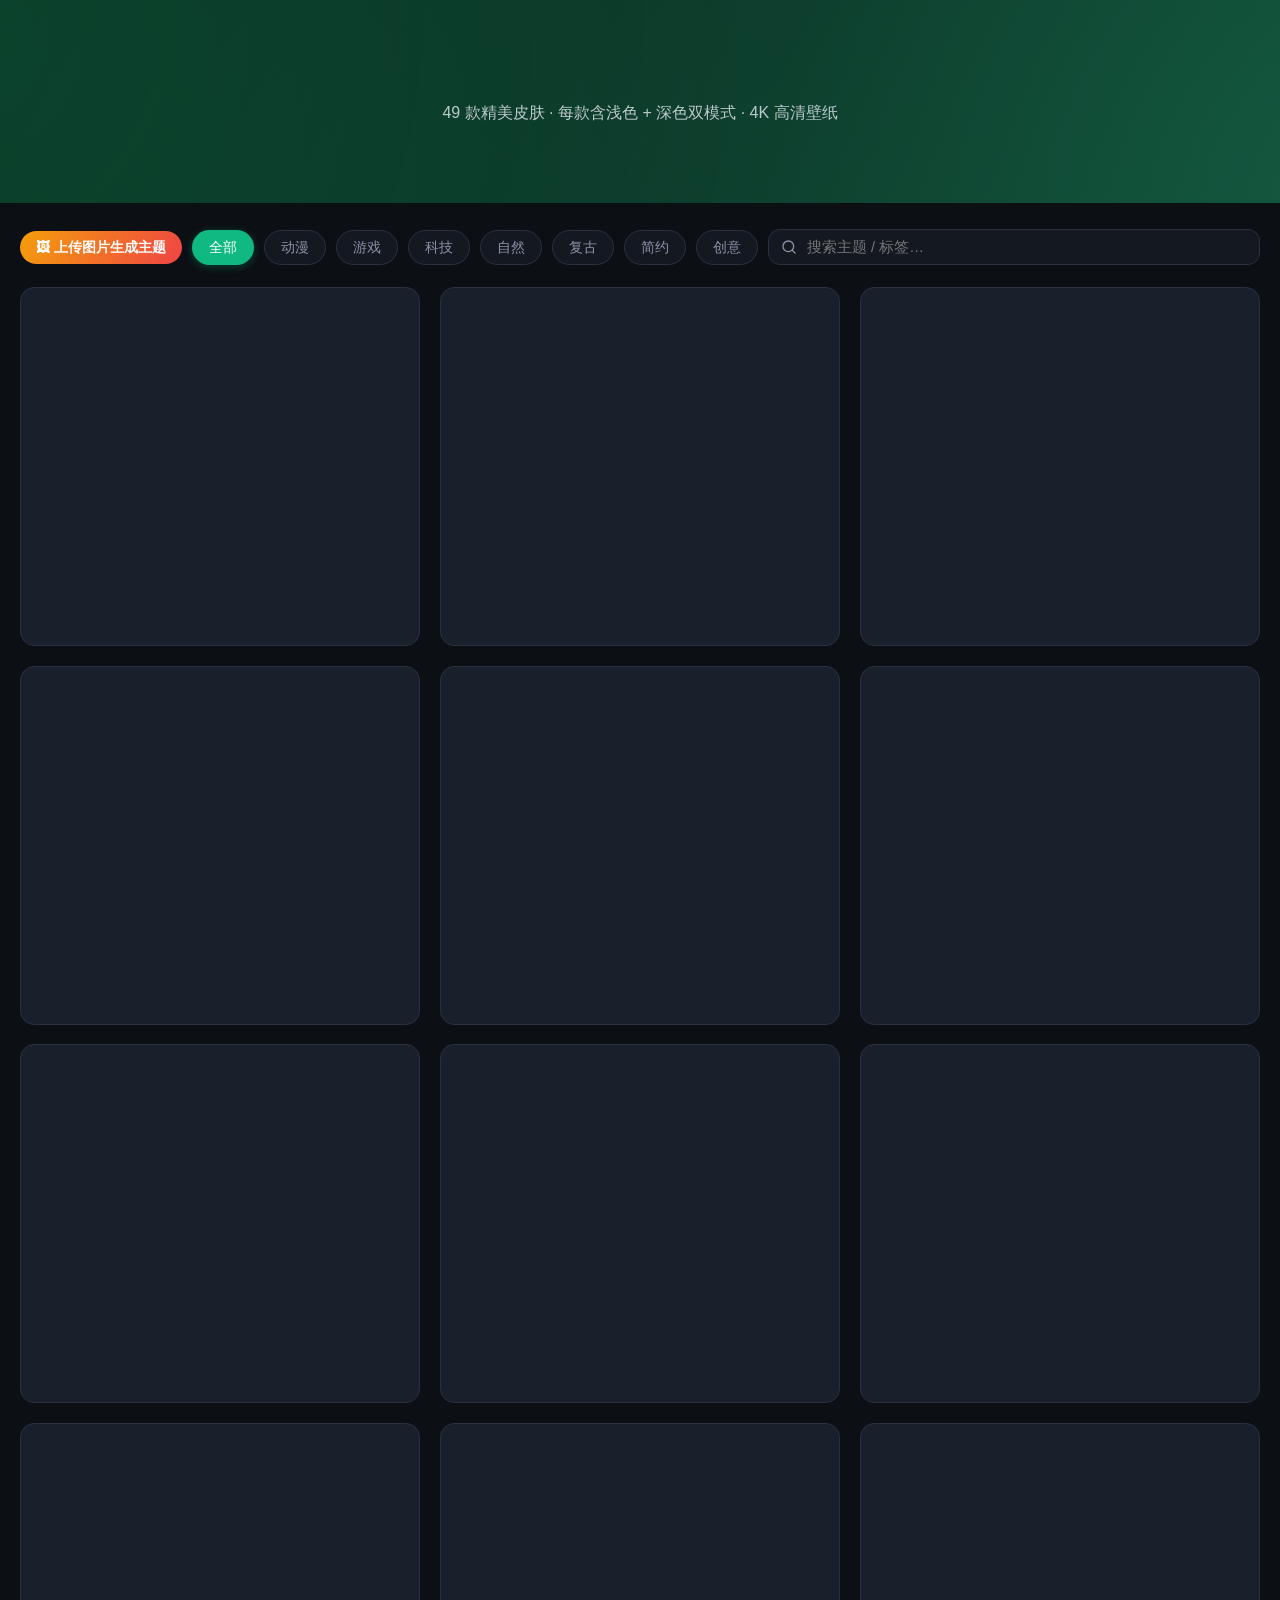
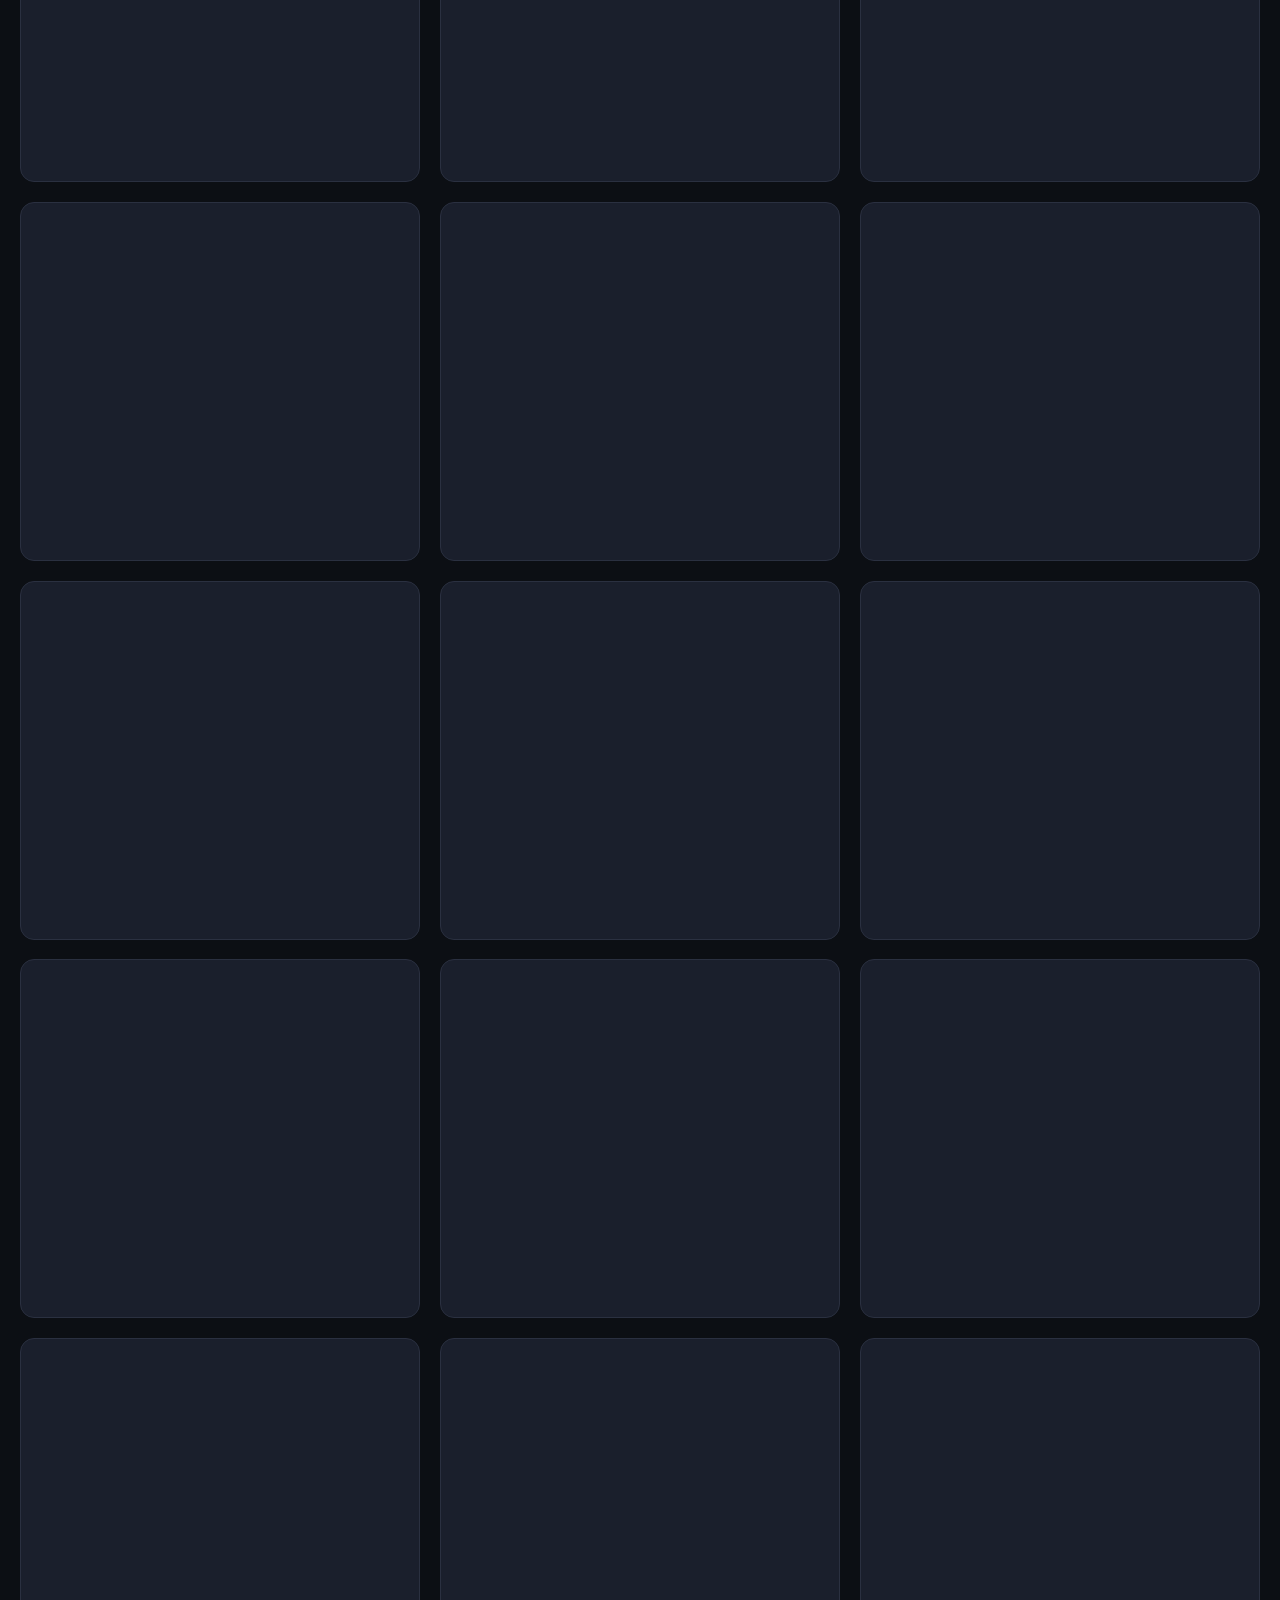
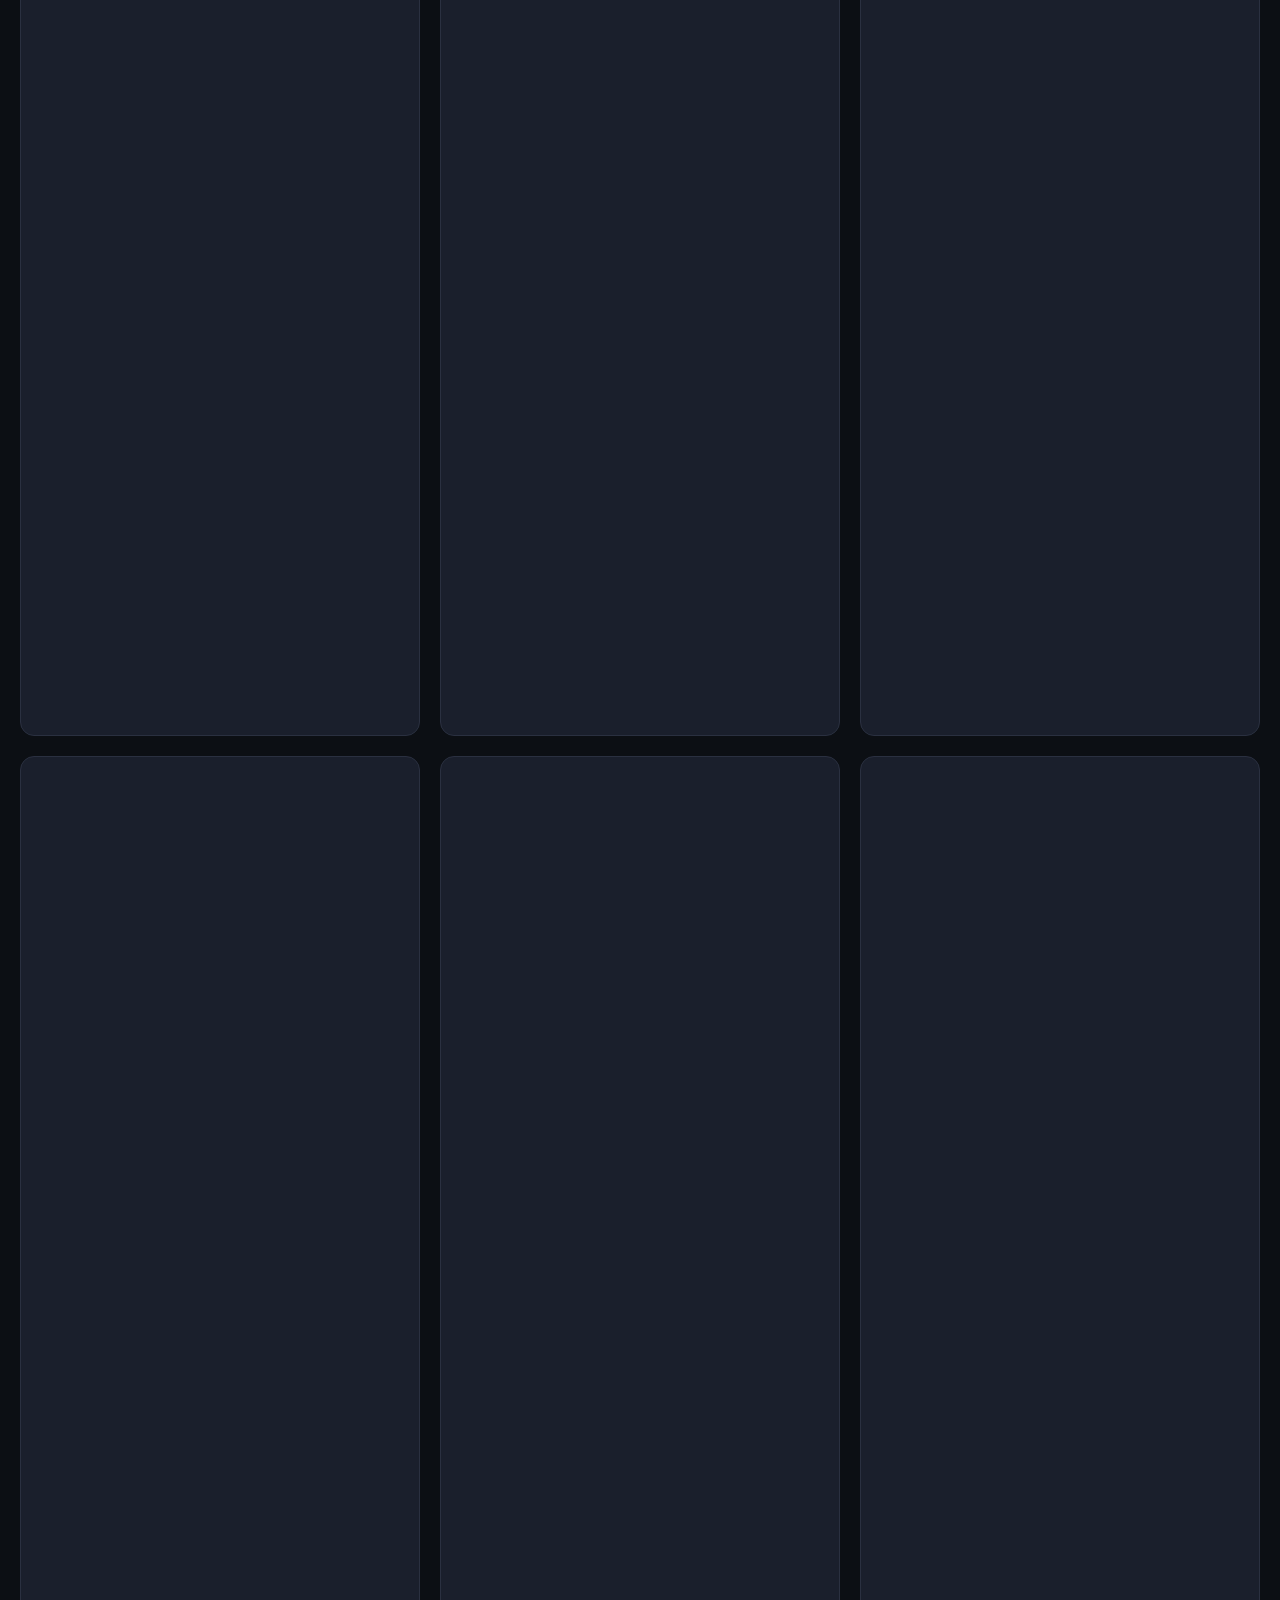
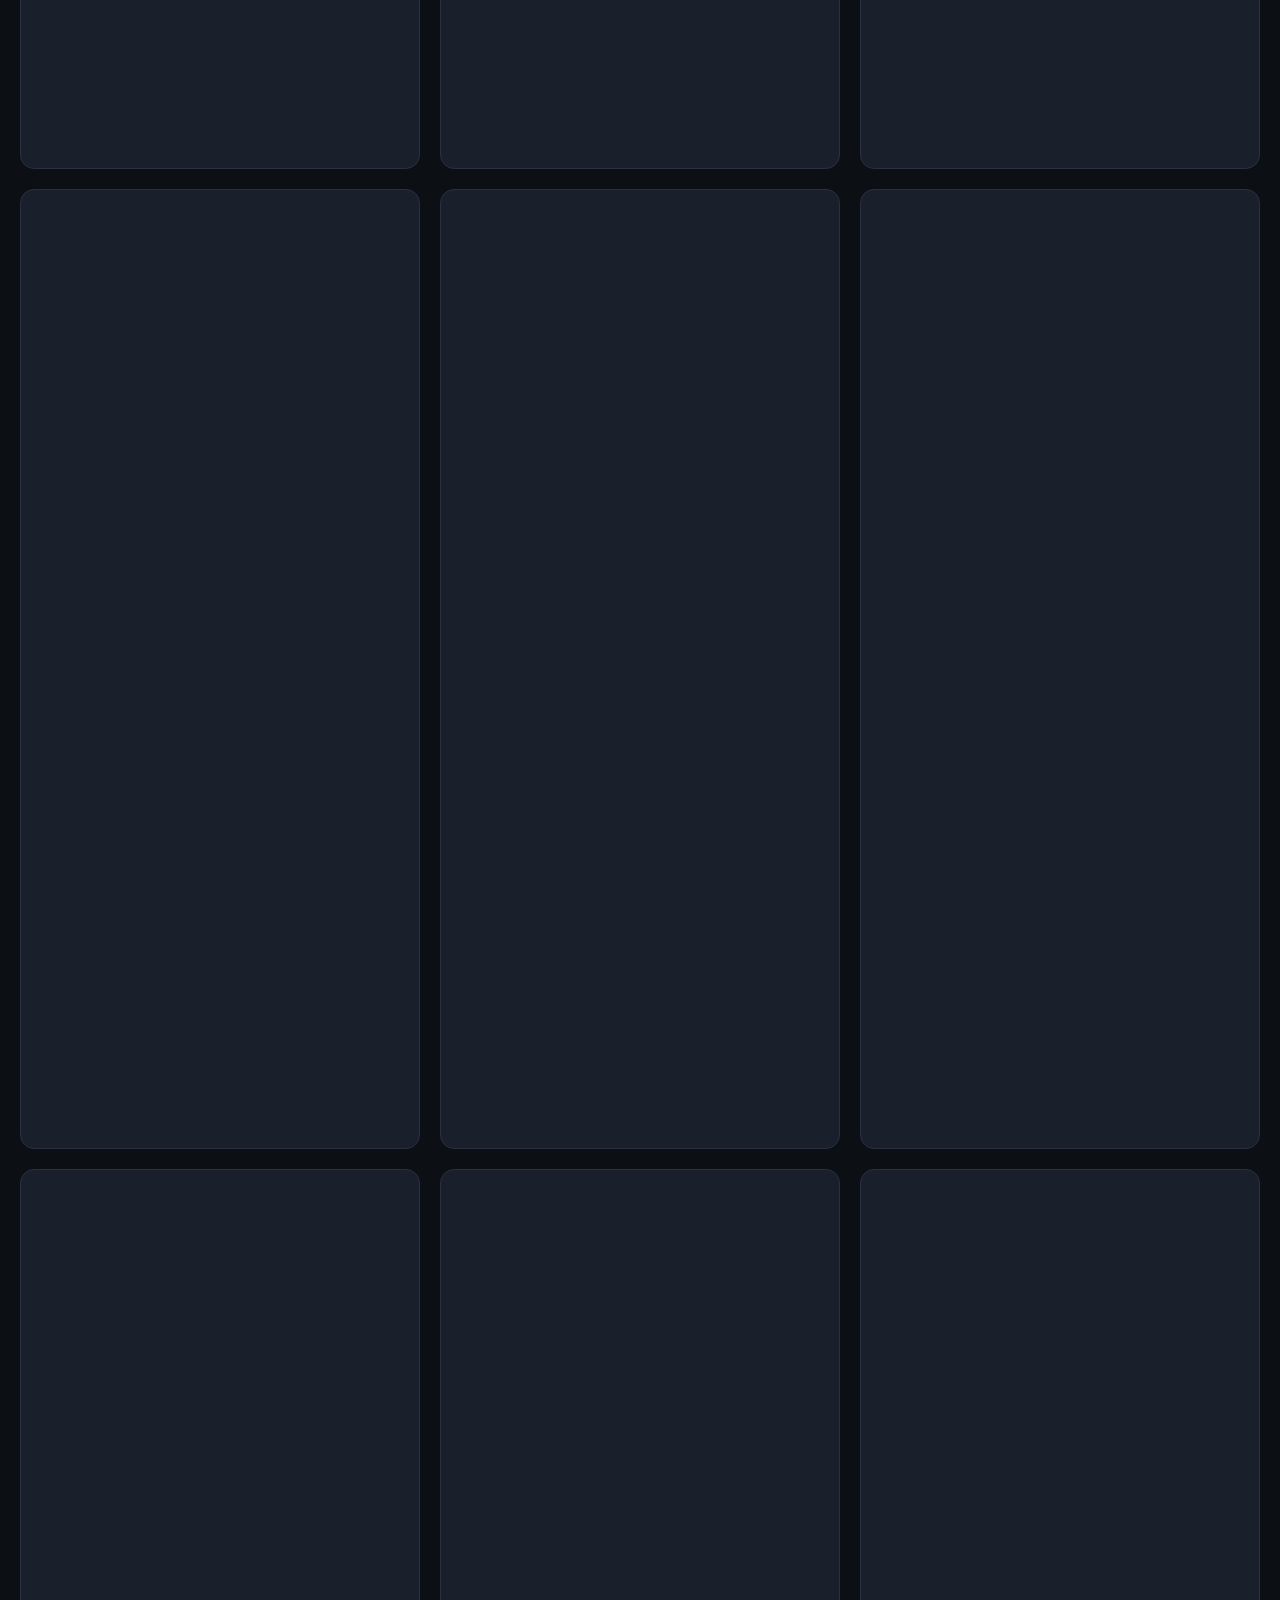
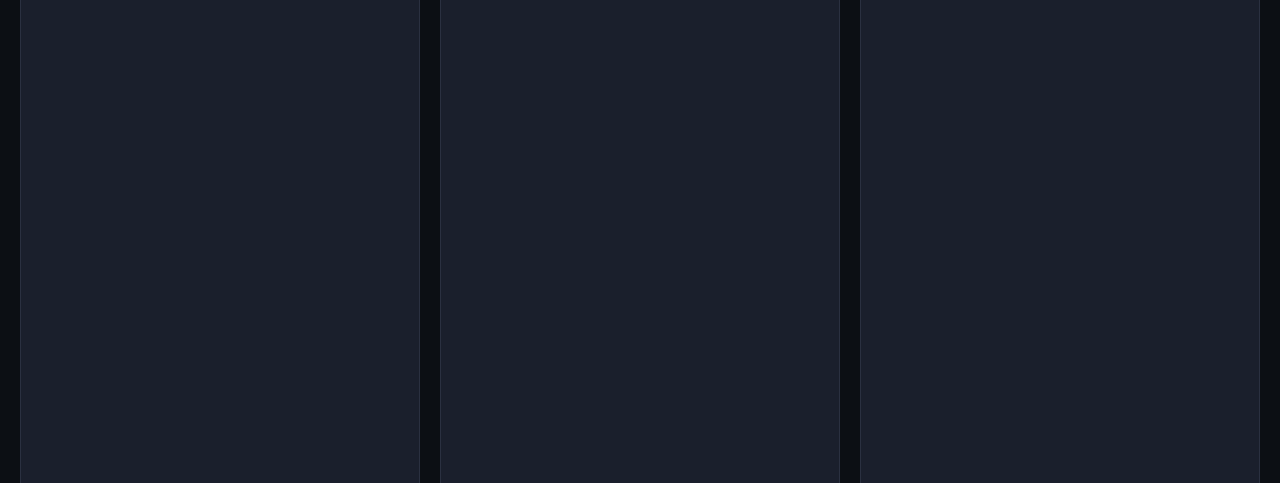
==== commit b8e962c5: "feat: 添加Pink Crystal主题 + 修复白条根因(--atm-surface/--atm-chat-content-bg双遮蔽源)" ====
--- a/index.html
+++ b/index.html
@@ -2101,6 +2101,46 @@
    "muted": "#c08878",
    "border": "#a64238"
   }
+ },
+ {
+  "schemaVersion": 1,
+  "id": "pink-crystal",
+  "name": "Pink Crystal · 深空樱雾",
+  "category": "creative",
+  "categoryName": "创意",
+  "desc": "深空底色配热粉强调色，毛玻璃星空主题",
+  "tags": [
+   "创意",
+   "毛玻璃",
+   "星空",
+   "粉色"
+  ],
+  "hero": "hero.png",
+  "badge": null,
+  "hasHero": true,
+  "emoji": "🌸",
+  "light": {
+   "accent": "#ff4d9c",
+   "secondary": "#ffb6d0",
+   "bg": "#1a0a1e",
+   "sidebar": "#160818",
+   "topbar1": "#ff4d9c",
+   "topbar2": "#c01a6a",
+   "text": "#ffffff",
+   "muted": "#ffb6d0",
+   "border": "#ff4d9c"
+  },
+  "dark": {
+   "accent": "#ff4d9c",
+   "secondary": "#ffb6d0",
+   "bg": "#18141d",
+   "sidebar": "#241c29",
+   "topbar1": "#7e254d",
+   "topbar2": "#7e2554",
+   "text": "#ffffff",
+   "muted": "#cc8aa8",
+   "border": "#d27aa1"
+  }
  }
 ];
 </script>
